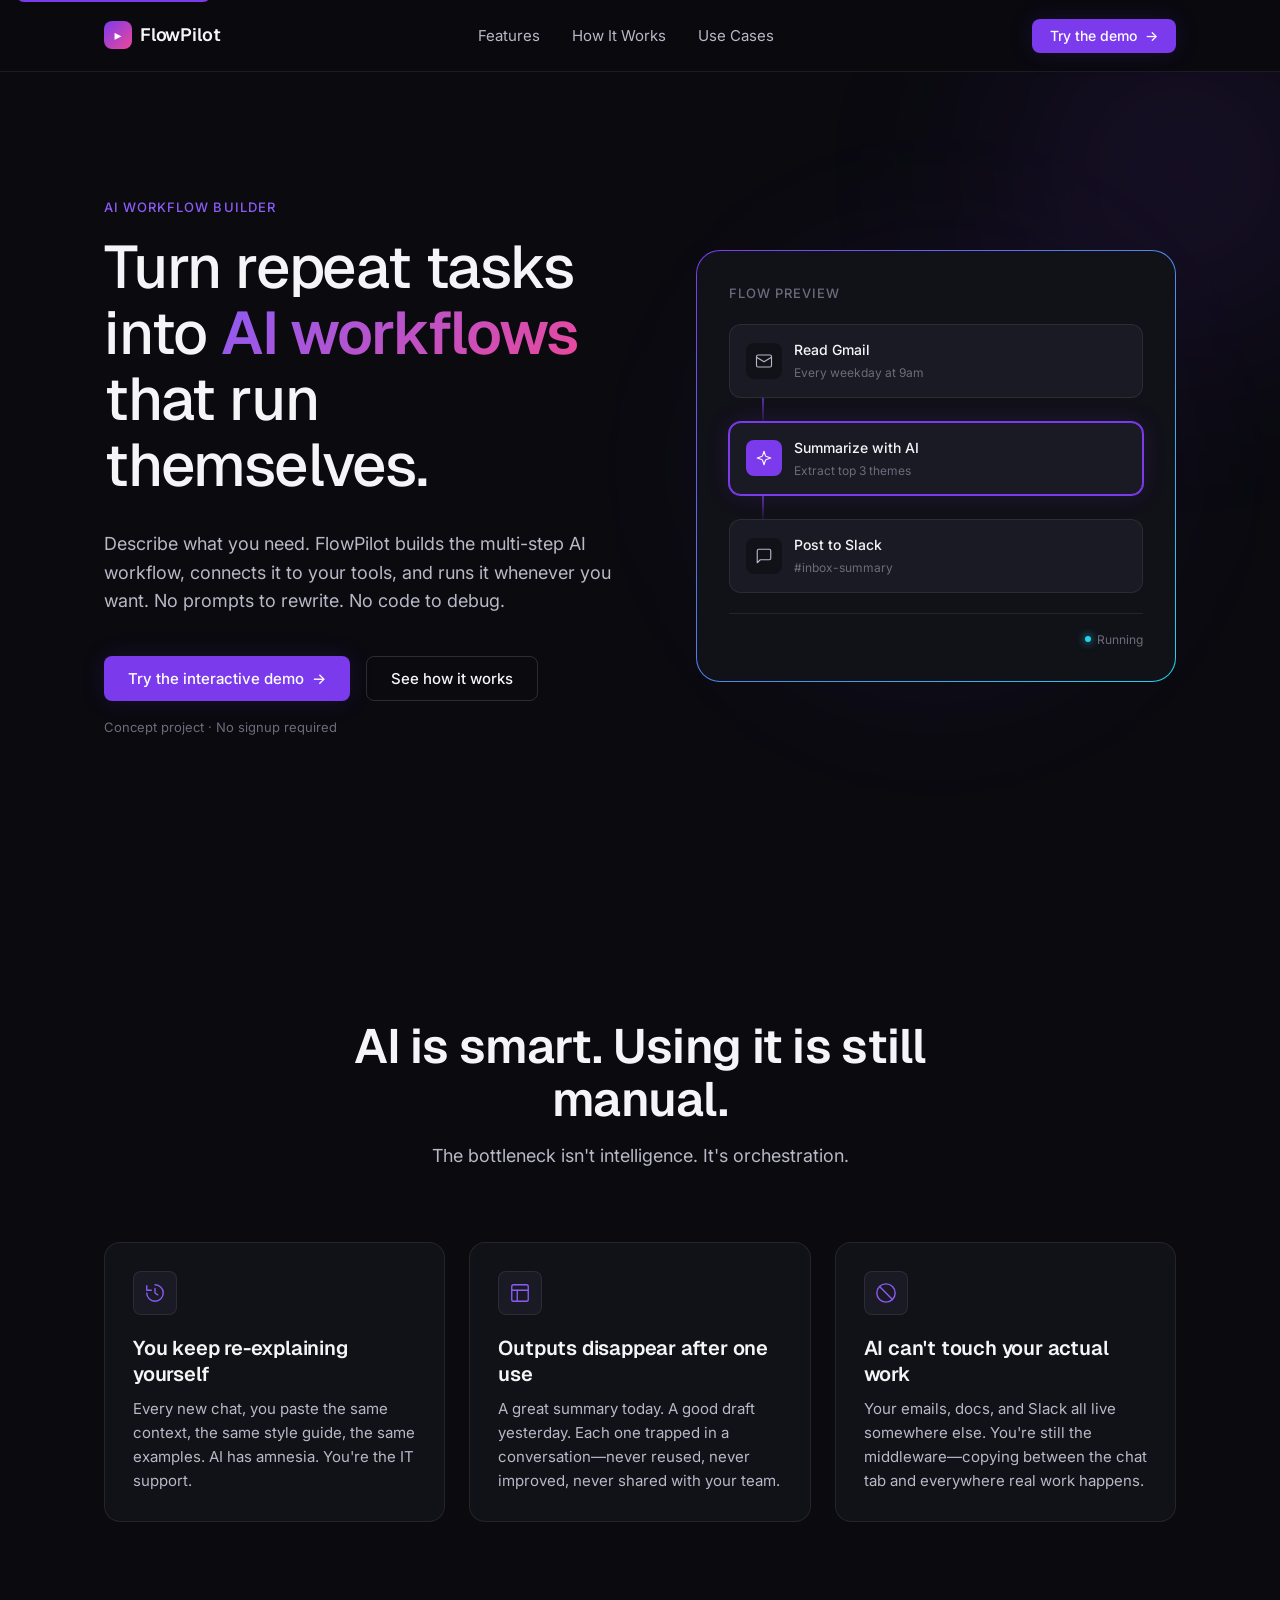
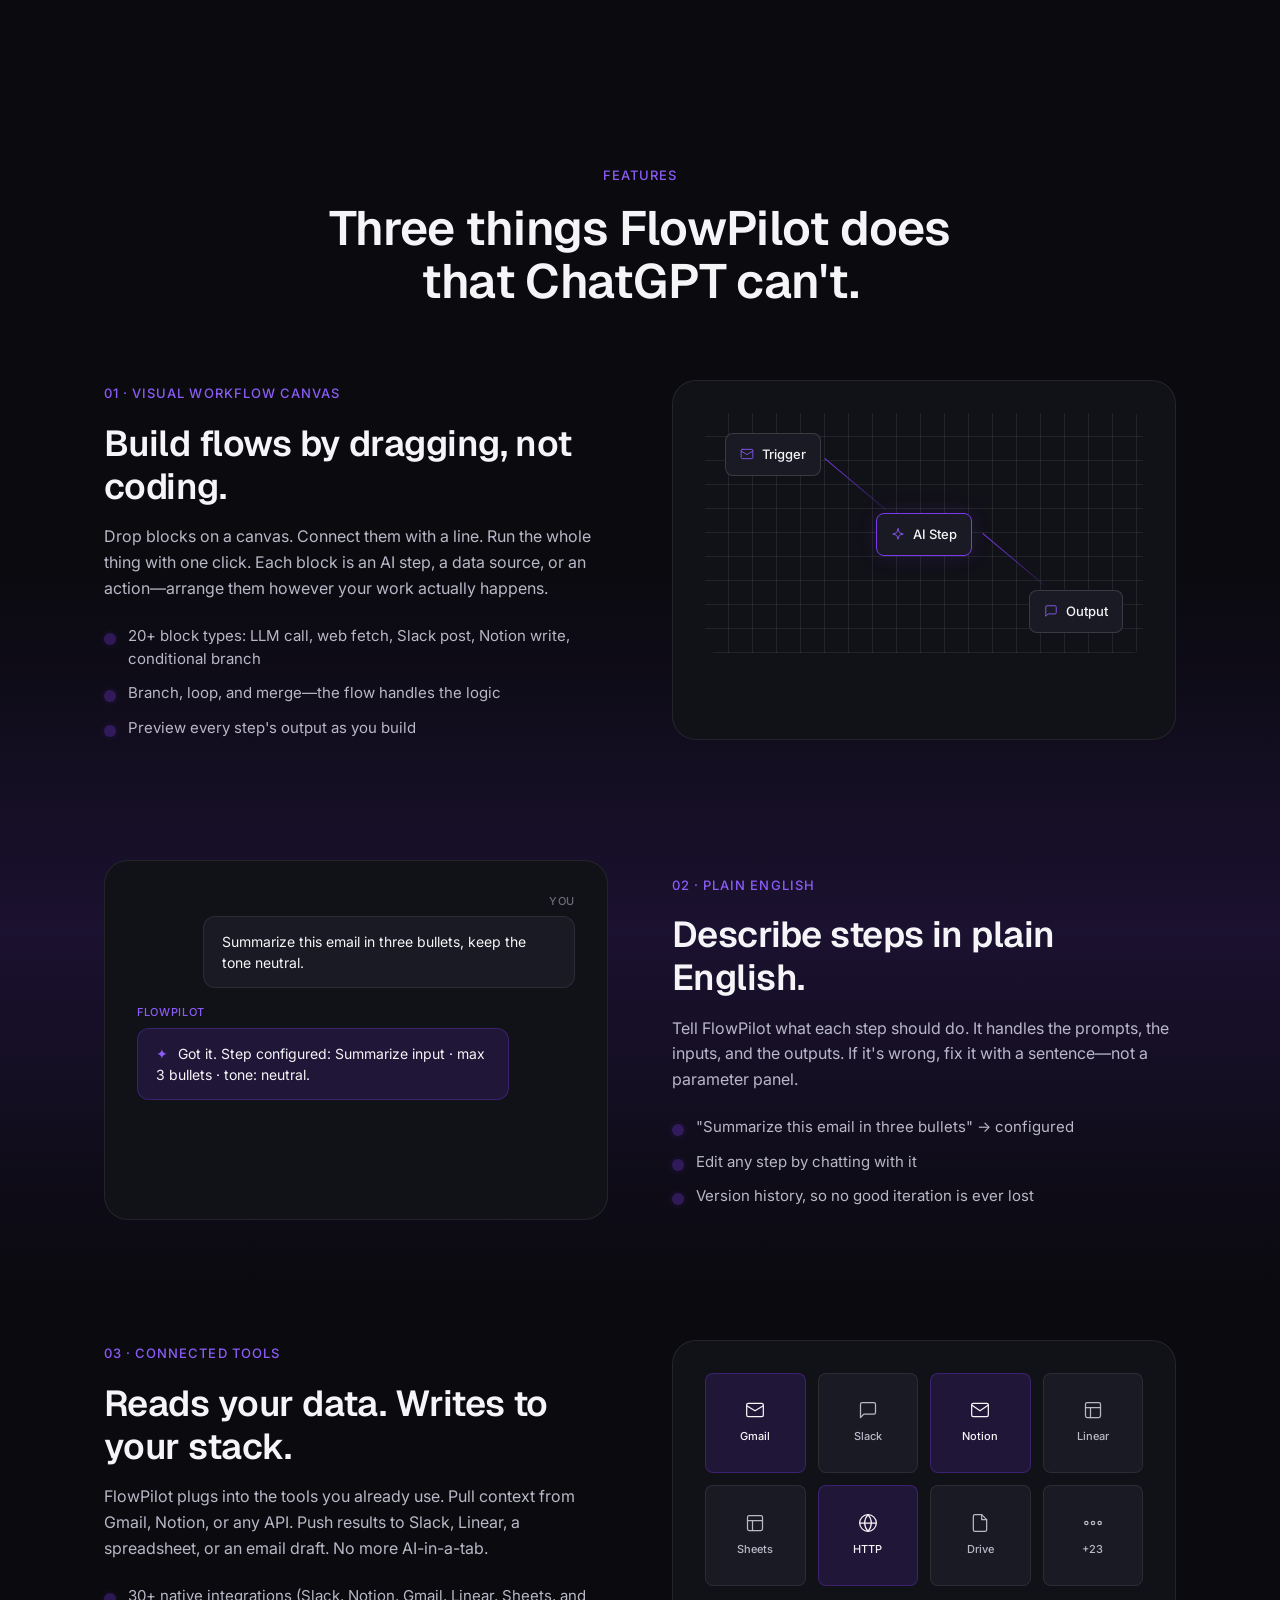
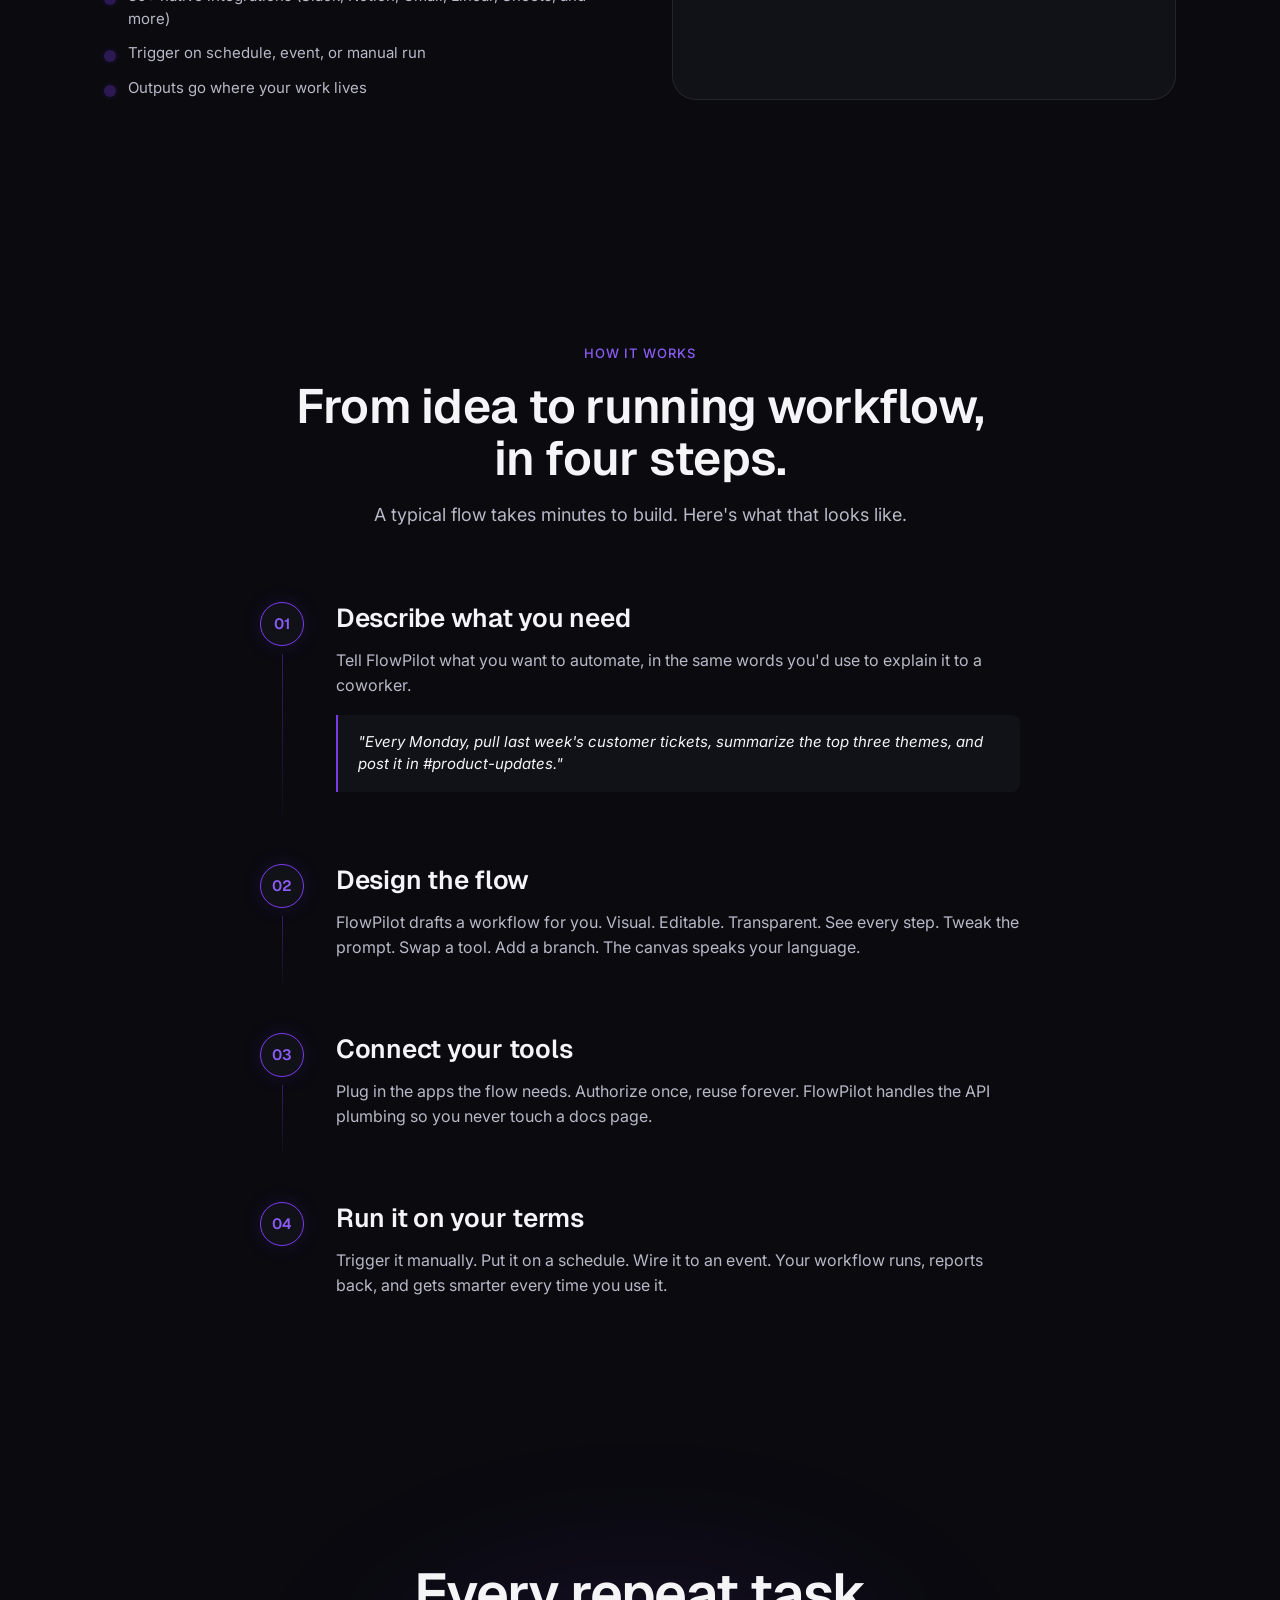
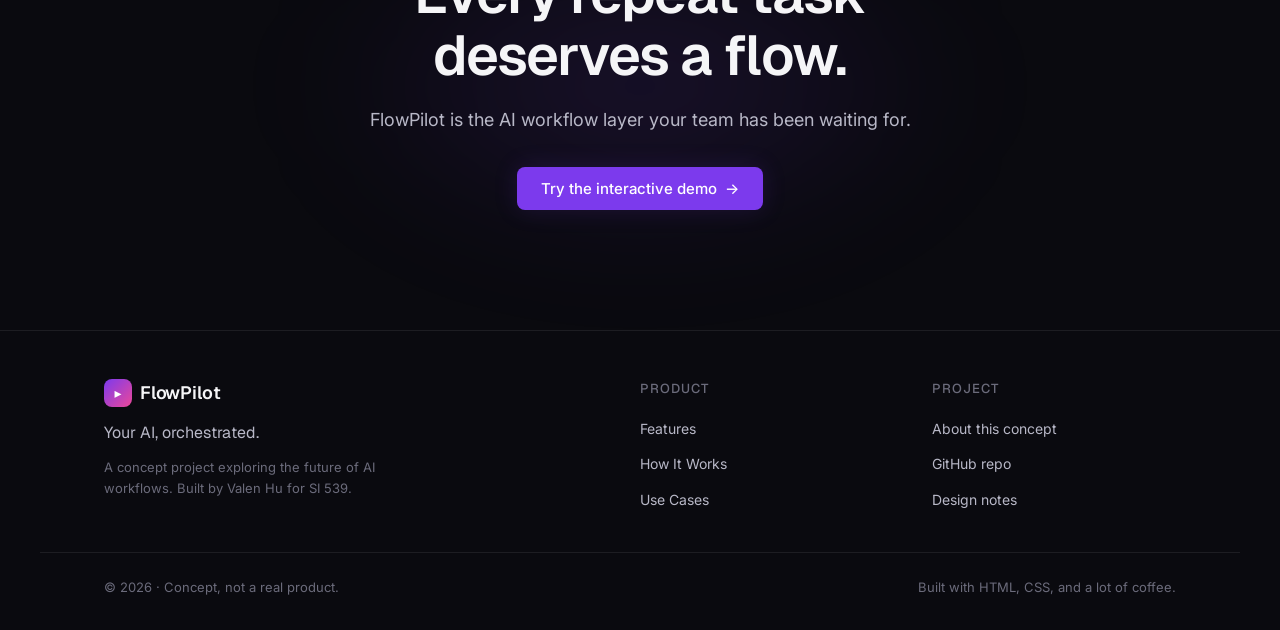
==== index.html @ d0cbe82a "Add files via upload" ====
<!DOCTYPE html>
<html lang="en">
<head>
  <meta charset="UTF-8">
  <meta name="viewport" content="width=device-width, initial-scale=1.0">
  <meta name="description" content="FlowPilot lets non-technical users build multi-step AI workflows visually. A concept product showcase by Valen Hu for SI 539.">
  <meta name="theme-color" content="#0A0A0F">
  <title>FlowPilot — Your AI, orchestrated.</title>

  <!-- Fonts: Geist (display) + Inter (body) -->
  <link rel="preconnect" href="https://fonts.googleapis.com">
  <link rel="preconnect" href="https://fonts.gstatic.com" crossorigin>
  <link href="https://fonts.googleapis.com/css2?family=Geist:wght@400;500;600;700&family=Inter:wght@400;500;600&display=swap" rel="stylesheet">

  <!-- Styles -->
  <link rel="stylesheet" href="styles/variables.css">
  <link rel="stylesheet" href="styles/base.css">
  <link rel="stylesheet" href="styles/components.css">
</head>
<body>

  <!-- Skip to main content (keyboard accessibility) -->
  <a href="#main" class="skip-link">Skip to main content</a>

  <!-- ═══════════════════════════════════════════
       NAVIGATION
       ═══════════════════════════════════════════ -->
  <header class="site-nav">
    <div class="site-nav__inner">
      <a href="#" class="site-nav__brand" aria-label="FlowPilot home">
        <span class="site-nav__logo" aria-hidden="true">▸</span>
        <span>FlowPilot</span>
      </a>

      <nav class="site-nav__links" aria-label="Main navigation">
        <a href="#features">Features</a>
        <a href="#how-it-works">How It Works</a>
        <a href="#use-cases">Use Cases</a>
      </nav>

      <div class="site-nav__cta">
        <a href="#how-it-works" class="btn btn--primary btn--sm">
          Try the demo <span aria-hidden="true">→</span>
        </a>
      </div>

      <button class="site-nav__hamburger" aria-label="Open menu" aria-expanded="false" aria-controls="mobile-menu" type="button">
        <span></span>
        <span></span>
        <span></span>
      </button>
    </div>

    <!-- Mobile overlay menu -->
    <div class="mobile-menu" id="mobile-menu" hidden>
      <nav aria-label="Mobile navigation">
        <a href="#features">Features</a>
        <a href="#how-it-works">How It Works</a>
        <a href="#use-cases">Use Cases</a>
        <a href="#how-it-works" class="btn btn--primary">Try the demo →</a>
      </nav>
    </div>
  </header>

  <main id="main">

    <!-- ═══════════════════════════════════════════
         HERO
         ═══════════════════════════════════════════ -->
    <section class="hero">
      <div class="hero__inner">
        <div class="hero__content">
          <span class="eyebrow">AI Workflow Builder</span>
          <h1 class="hero__title">Turn repeat tasks into <em>AI workflows</em> that run themselves.</h1>
          <p class="hero__subhead">
            Describe what you need. FlowPilot builds the multi-step AI workflow, connects it to your tools, and runs it whenever you want. No prompts to rewrite. No code to debug.
          </p>
          <div class="hero__ctas">
            <a href="#how-it-works" class="btn btn--primary">
              Try the interactive demo <span aria-hidden="true">→</span>
            </a>
            <a href="#how-it-works" class="btn btn--secondary">See how it works</a>
          </div>
          <p class="hero__micro">Concept project · No signup required</p>
        </div>

        <!-- Workflow visual panel -->
        <div class="hero__visual">
          <div class="hero__glow" aria-hidden="true"></div>

          <div class="workflow-panel" role="img" aria-label="Example workflow: read Gmail, summarize with AI, post to Slack.">
            <span class="eyebrow">Flow Preview</span>

            <!-- Node 1: Gmail -->
            <div class="workflow-node">
              <div class="workflow-node__icon">
                <svg viewBox="0 0 24 24" fill="none" stroke="currentColor" stroke-width="1.5" stroke-linecap="round" stroke-linejoin="round" aria-hidden="true">
                  <rect x="2" y="4" width="20" height="16" rx="2"/>
                  <path d="m2 7 10 6 10-6"/>
                </svg>
              </div>
              <div class="workflow-node__text">
                <div class="workflow-node__title">Read Gmail</div>
                <div class="workflow-node__subtitle">Every weekday at 9am</div>
              </div>
            </div>

            <div class="workflow-line" aria-hidden="true"></div>

            <!-- Node 2: AI (featured) -->
            <div class="workflow-node workflow-node--featured">
              <div class="workflow-node__icon">
                <svg viewBox="0 0 24 24" fill="none" stroke="currentColor" stroke-width="1.5" stroke-linecap="round" stroke-linejoin="round" aria-hidden="true">
                  <path d="m12 3-1.9 5.8a2 2 0 0 1-1.3 1.3L3 12l5.8 1.9a2 2 0 0 1 1.3 1.3L12 21l1.9-5.8a2 2 0 0 1 1.3-1.3L21 12l-5.8-1.9a2 2 0 0 1-1.3-1.3Z"/>
                </svg>
              </div>
              <div class="workflow-node__text">
                <div class="workflow-node__title">Summarize with AI</div>
                <div class="workflow-node__subtitle">Extract top 3 themes</div>
              </div>
            </div>

            <div class="workflow-line" aria-hidden="true"></div>

            <!-- Node 3: Slack -->
            <div class="workflow-node">
              <div class="workflow-node__icon">
                <svg viewBox="0 0 24 24" fill="none" stroke="currentColor" stroke-width="1.5" stroke-linecap="round" stroke-linejoin="round" aria-hidden="true">
                  <path d="M21 15a2 2 0 0 1-2 2H7l-4 4V5a2 2 0 0 1 2-2h14a2 2 0 0 1 2 2z"/>
                </svg>
              </div>
              <div class="workflow-node__text">
                <div class="workflow-node__title">Post to Slack</div>
                <div class="workflow-node__subtitle">#inbox-summary</div>
              </div>
            </div>

            <div class="workflow-status">
              <span class="workflow-status__dot" aria-hidden="true"></span>
              <span>Running</span>
            </div>
          </div>
        </div>
      </div>
    </section>

    <!-- ═══════════════════════════════════════════
         PAIN POINTS
         ═══════════════════════════════════════════ -->
    <section class="pain-points">
      <div class="section-container">
        <header class="section-header">
          <h2 class="section-title">AI is smart. Using it is still manual.</h2>
          <p class="section-subhead">The bottleneck isn't intelligence. It's orchestration.</p>
        </header>

        <div class="card-grid">
          <!-- Card 1 -->
          <article class="card">
            <div class="card__icon" aria-hidden="true">
              <svg viewBox="0 0 24 24" fill="none" stroke="currentColor" stroke-width="1.5" stroke-linecap="round" stroke-linejoin="round">
                <path d="M3 12a9 9 0 1 0 9-9"/>
                <path d="M3 4v5h5"/>
                <path d="M12 7v5l3 2"/>
              </svg>
            </div>
            <h3 class="card__title">You keep re-explaining yourself</h3>
            <p class="card__body">
              Every new chat, you paste the same context, the same style guide, the same examples. AI has amnesia. You're the IT support.
            </p>
          </article>

          <!-- Card 2 -->
          <article class="card">
            <div class="card__icon" aria-hidden="true">
              <svg viewBox="0 0 24 24" fill="none" stroke="currentColor" stroke-width="1.5" stroke-linecap="round" stroke-linejoin="round">
                <rect x="3" y="3" width="18" height="18" rx="2"/>
                <path d="M3 9h18"/>
                <path d="M9 21V9"/>
              </svg>
            </div>
            <h3 class="card__title">Outputs disappear after one use</h3>
            <p class="card__body">
              A great summary today. A good draft yesterday. Each one trapped in a conversation—never reused, never improved, never shared with your team.
            </p>
          </article>

          <!-- Card 3 -->
          <article class="card">
            <div class="card__icon" aria-hidden="true">
              <svg viewBox="0 0 24 24" fill="none" stroke="currentColor" stroke-width="1.5" stroke-linecap="round" stroke-linejoin="round">
                <circle cx="12" cy="12" r="10"/>
                <line x1="4.93" y1="4.93" x2="19.07" y2="19.07"/>
              </svg>
            </div>
            <h3 class="card__title">AI can't touch your actual work</h3>
            <p class="card__body">
              Your emails, docs, and Slack all live somewhere else. You're still the middleware—copying between the chat tab and everywhere real work happens.
            </p>
          </article>
        </div>
      </div>
    </section>

    <!-- ═══════════════════════════════════════════
         FEATURES
         ═══════════════════════════════════════════ -->
    <section class="features" id="features">
      <div class="section-container">
        <header class="section-header">
          <span class="eyebrow">Features</span>
          <h2 class="section-title">Three things FlowPilot does that ChatGPT can't.</h2>
        </header>

        <div class="feature-list">

          <!-- Feature 1: Visual canvas -->
          <article class="feature">
            <div class="feature__content">
              <span class="eyebrow">01 · Visual workflow canvas</span>
              <h3 class="feature__title" style="margin-top: 16px;">Build flows by dragging, not coding.</h3>
              <p class="feature__body">
                Drop blocks on a canvas. Connect them with a line. Run the whole thing with one click. Each block is an AI step, a data source, or an action—arrange them however your work actually happens.
              </p>
              <ul class="feature__list">
                <li>20+ block types: LLM call, web fetch, Slack post, Notion write, conditional branch</li>
                <li>Branch, loop, and merge—the flow handles the logic</li>
                <li>Preview every step's output as you build</li>
              </ul>
            </div>

            <div class="feature__visual">
              <div class="visual-canvas" aria-hidden="true">
                <div class="canvas-block canvas-block--1">
                  <svg viewBox="0 0 24 24" fill="none" stroke="currentColor" stroke-width="1.5" stroke-linecap="round" stroke-linejoin="round">
                    <rect x="2" y="4" width="20" height="16" rx="2"/>
                    <path d="m2 7 10 6 10-6"/>
                  </svg>
                  Trigger
                </div>
                <div class="canvas-line canvas-line--1"></div>
                <div class="canvas-block canvas-block--2">
                  <svg viewBox="0 0 24 24" fill="none" stroke="currentColor" stroke-width="1.5" stroke-linecap="round" stroke-linejoin="round">
                    <path d="m12 3-1.9 5.8a2 2 0 0 1-1.3 1.3L3 12l5.8 1.9a2 2 0 0 1 1.3 1.3L12 21l1.9-5.8a2 2 0 0 1 1.3-1.3L21 12l-5.8-1.9a2 2 0 0 1-1.3-1.3Z"/>
                  </svg>
                  AI Step
                </div>
                <div class="canvas-line canvas-line--2"></div>
                <div class="canvas-block canvas-block--3">
                  <svg viewBox="0 0 24 24" fill="none" stroke="currentColor" stroke-width="1.5" stroke-linecap="round" stroke-linejoin="round">
                    <path d="M21 15a2 2 0 0 1-2 2H7l-4 4V5a2 2 0 0 1 2-2h14a2 2 0 0 1 2 2z"/>
                  </svg>
                  Output
                </div>
              </div>
            </div>
          </article>

          <!-- Feature 2: Natural language (reverse) -->
          <article class="feature feature--reverse">
            <div class="feature__content">
              <span class="eyebrow">02 · Plain English</span>
              <h3 class="feature__title" style="margin-top: 16px;">Describe steps in plain English.</h3>
              <p class="feature__body">
                Tell FlowPilot what each step should do. It handles the prompts, the inputs, and the outputs. If it's wrong, fix it with a sentence—not a parameter panel.
              </p>
              <ul class="feature__list">
                <li>"Summarize this email in three bullets" → configured</li>
                <li>Edit any step by chatting with it</li>
                <li>Version history, so no good iteration is ever lost</li>
              </ul>
            </div>

            <div class="feature__visual">
              <div class="visual-chat" aria-hidden="true">
                <span class="chat-label chat-label--user">You</span>
                <div class="chat-bubble chat-bubble--user">
                  Summarize this email in three bullets, keep the tone neutral.
                </div>
                <span class="chat-label chat-label--ai">FlowPilot</span>
                <div class="chat-bubble chat-bubble--ai">
                  Got it. Step configured: Summarize input · max 3 bullets · tone: neutral.
                </div>
              </div>
            </div>
          </article>

          <!-- Feature 3: Integrations -->
          <article class="feature">
            <div class="feature__content">
              <span class="eyebrow">03 · Connected tools</span>
              <h3 class="feature__title" style="margin-top: 16px;">Reads your data. Writes to your stack.</h3>
              <p class="feature__body">
                FlowPilot plugs into the tools you already use. Pull context from Gmail, Notion, or any API. Push results to Slack, Linear, a spreadsheet, or an email draft. No more AI-in-a-tab.
              </p>
              <ul class="feature__list">
                <li>30+ native integrations (Slack, Notion, Gmail, Linear, Sheets, and more)</li>
                <li>Trigger on schedule, event, or manual run</li>
                <li>Outputs go where your work lives</li>
              </ul>
            </div>

            <div class="feature__visual">
              <div class="integration-grid" aria-hidden="true">
                <div class="integration-tile integration-tile--highlight">
                  <div class="integration-tile-inner">
                    <svg viewBox="0 0 24 24" fill="none" stroke="currentColor" stroke-width="1.5" stroke-linecap="round" stroke-linejoin="round">
                      <rect x="2" y="4" width="20" height="16" rx="2"/>
                      <path d="m2 7 10 6 10-6"/>
                    </svg>
                    Gmail
                  </div>
                </div>
                <div class="integration-tile">
                  <div class="integration-tile-inner">
                    <svg viewBox="0 0 24 24" fill="none" stroke="currentColor" stroke-width="1.5" stroke-linecap="round" stroke-linejoin="round">
                      <path d="M21 15a2 2 0 0 1-2 2H7l-4 4V5a2 2 0 0 1 2-2h14a2 2 0 0 1 2 2z"/>
                    </svg>
                    Slack
                  </div>
                </div>
                <div class="integration-tile integration-tile--highlight">
                  <div class="integration-tile-inner">
                    <svg viewBox="0 0 24 24" fill="none" stroke="currentColor" stroke-width="1.5" stroke-linecap="round" stroke-linejoin="round">
                      <path d="M4 4h16c1.1 0 2 .9 2 2v12c0 1.1-.9 2-2 2H4c-1.1 0-2-.9-2-2V6c0-1.1.9-2 2-2z"/>
                      <polyline points="22,6 12,13 2,6"/>
                    </svg>
                    Notion
                  </div>
                </div>
                <div class="integration-tile">
                  <div class="integration-tile-inner">
                    <svg viewBox="0 0 24 24" fill="none" stroke="currentColor" stroke-width="1.5" stroke-linecap="round" stroke-linejoin="round">
                      <rect x="3" y="3" width="18" height="18" rx="2"/>
                      <path d="M3 9h18"/>
                      <path d="M9 21V9"/>
                    </svg>
                    Linear
                  </div>
                </div>
                <div class="integration-tile">
                  <div class="integration-tile-inner">
                    <svg viewBox="0 0 24 24" fill="none" stroke="currentColor" stroke-width="1.5" stroke-linecap="round" stroke-linejoin="round">
                      <rect x="3" y="3" width="18" height="18" rx="2"/>
                      <line x1="3" y1="9" x2="21" y2="9"/>
                      <line x1="9" y1="21" x2="9" y2="9"/>
                    </svg>
                    Sheets
                  </div>
                </div>
                <div class="integration-tile integration-tile--highlight">
                  <div class="integration-tile-inner">
                    <svg viewBox="0 0 24 24" fill="none" stroke="currentColor" stroke-width="1.5" stroke-linecap="round" stroke-linejoin="round">
                      <circle cx="12" cy="12" r="10"/>
                      <line x1="2" y1="12" x2="22" y2="12"/>
                      <path d="M12 2a15.3 15.3 0 0 1 4 10 15.3 15.3 0 0 1-4 10 15.3 15.3 0 0 1-4-10 15.3 15.3 0 0 1 4-10z"/>
                    </svg>
                    HTTP
                  </div>
                </div>
                <div class="integration-tile">
                  <div class="integration-tile-inner">
                    <svg viewBox="0 0 24 24" fill="none" stroke="currentColor" stroke-width="1.5" stroke-linecap="round" stroke-linejoin="round">
                      <path d="M14 2H6a2 2 0 0 0-2 2v16a2 2 0 0 0 2 2h12a2 2 0 0 0 2-2V8z"/>
                      <polyline points="14 2 14 8 20 8"/>
                    </svg>
                    Drive
                  </div>
                </div>
                <div class="integration-tile">
                  <div class="integration-tile-inner">
                    <svg viewBox="0 0 24 24" fill="none" stroke="currentColor" stroke-width="1.5" stroke-linecap="round" stroke-linejoin="round">
                      <circle cx="12" cy="12" r="2"/>
                      <circle cx="4" cy="12" r="2"/>
                      <circle cx="20" cy="12" r="2"/>
                    </svg>
                    +23
                  </div>
                </div>
              </div>
            </div>
          </article>

        </div>
      </div>
    </section>

    <!-- ═══════════════════════════════════════════
         HOW IT WORKS (static — vertical stepper)
         ═══════════════════════════════════════════ -->
    <section class="how-it-works" id="how-it-works">
      <div class="section-container">
        <header class="section-header">
          <span class="eyebrow">How It Works</span>
          <h2 class="section-title">From idea to running workflow, in four steps.</h2>
          <p class="section-subhead">A typical flow takes minutes to build. Here's what that looks like.</p>
        </header>

        <ol class="steps">

          <!-- Step 1 -->
          <li class="step">
            <div class="step__marker">
              <div class="step__number">01</div>
              <div class="step__line" aria-hidden="true"></div>
            </div>
            <div class="step__content">
              <h3 class="step__title">Describe what you need</h3>
              <p class="step__body">
                Tell FlowPilot what you want to automate, in the same words you'd use to explain it to a coworker.
              </p>
              <blockquote class="step__quote">
                "Every Monday, pull last week's customer tickets, summarize the top three themes, and post it in #product-updates."
              </blockquote>
            </div>
          </li>

          <!-- Step 2 -->
          <li class="step">
            <div class="step__marker">
              <div class="step__number">02</div>
              <div class="step__line" aria-hidden="true"></div>
            </div>
            <div class="step__content">
              <h3 class="step__title">Design the flow</h3>
              <p class="step__body">
                FlowPilot drafts a workflow for you. Visual. Editable. Transparent. See every step. Tweak the prompt. Swap a tool. Add a branch. The canvas speaks your language.
              </p>
            </div>
          </li>

          <!-- Step 3 -->
          <li class="step">
            <div class="step__marker">
              <div class="step__number">03</div>
              <div class="step__line" aria-hidden="true"></div>
            </div>
            <div class="step__content">
              <h3 class="step__title">Connect your tools</h3>
              <p class="step__body">
                Plug in the apps the flow needs. Authorize once, reuse forever. FlowPilot handles the API plumbing so you never touch a docs page.
              </p>
            </div>
          </li>

          <!-- Step 4 -->
          <li class="step">
            <div class="step__marker">
              <div class="step__number">04</div>
              <div class="step__line" aria-hidden="true"></div>
            </div>
            <div class="step__content">
              <h3 class="step__title">Run it on your terms</h3>
              <p class="step__body">
                Trigger it manually. Put it on a schedule. Wire it to an event. Your workflow runs, reports back, and gets smarter every time you use it.
              </p>
            </div>
          </li>

        </ol>
      </div>
    </section>

    <!-- ═══════════════════════════════════════════
         FINAL CTA
         ═══════════════════════════════════════════ -->
    <section class="final-cta">
      <div class="final-cta__inner">
        <h2 class="final-cta__title">Every repeat task deserves a flow.</h2>
        <p class="final-cta__subhead">
          FlowPilot is the AI workflow layer your team has been waiting for.
        </p>
        <a href="#how-it-works" class="btn btn--primary">
          Try the interactive demo <span aria-hidden="true">→</span>
        </a>
      </div>
    </section>

  </main>

  <!-- ═══════════════════════════════════════════
       FOOTER
       ═══════════════════════════════════════════ -->
  <footer class="site-footer">
    <div class="site-footer__inner">
      <div class="site-footer__brand">
        <a href="#" class="site-nav__brand" aria-label="FlowPilot home">
          <span class="site-nav__logo" aria-hidden="true">▸</span>
          <span>FlowPilot</span>
        </a>
        <p class="site-footer__tagline">Your AI, orchestrated.</p>
        <p class="site-footer__note">
          A concept project exploring the future of AI workflows. Built by Valen Hu for SI 539.
        </p>
      </div>

      <div class="site-footer__col">
        <h4>Product</h4>
        <ul>
          <li><a href="#features">Features</a></li>
          <li><a href="#how-it-works">How It Works</a></li>
          <li><a href="#use-cases">Use Cases</a></li>
        </ul>
      </div>

      <div class="site-footer__col">
        <h4>Project</h4>
        <ul>
          <li><a href="#">About this concept</a></li>
          <li><a href="#">GitHub repo</a></li>
          <li><a href="#">Design notes</a></li>
        </ul>
      </div>
    </div>

    <div class="site-footer__bottom">
      <span>© 2026 · Concept, not a real product.</span>
      <span>Built with HTML, CSS, and a lot of coffee.</span>
    </div>
  </footer>

  <!-- Scripts -->
  <script src="scripts/nav.js" defer></script>
</body>
</html>
---- styles/variables.css ----
/* ============================================
   FlowPilot — Design Tokens
   All color, typography, spacing, and motion
   variables live here.
   ============================================ */

:root {
  /* ─── Surfaces ─── */
  --bg-0: #0A0A0F;        /* page background */
  --bg-1: #111118;        /* card / elevated surface */
  --bg-2: #1A1A24;        /* hover / deeper elevation */

  /* ─── Borders ─── */
  --border: rgba(255, 255, 255, 0.08);
  --border-lit: rgba(124, 58, 237, 0.3);
  --border-strong: rgba(255, 255, 255, 0.14);

  /* ─── Text ─── */
  --text-0: #F5F5F7;      /* primary */
  --text-1: #B8B8C7;      /* secondary / body */
  --text-2: #6B6B7B;      /* tertiary / captions */

  /* ─── Brand (violet) ─── */
  --brand-300: #A78BFA;
  --brand-400: #8B5CF6;
  --brand-500: #7C3AED;   /* PRIMARY */
  --brand-600: #6D28D9;   /* hover */
  --brand-700: #5B21B6;   /* pressed */
  --brand-glow: rgba(124, 58, 237, 0.4);
  --brand-glow-soft: rgba(124, 58, 237, 0.15);

  /* ─── Accents ─── */
  --accent-cyan: #22D3EE;
  --accent-pink: #EC4899;

  /* ─── Gradients ─── */
  --gradient-hero: linear-gradient(135deg, #7C3AED 0%, #EC4899 100%);
  --gradient-border: linear-gradient(135deg, #7C3AED 0%, #22D3EE 100%);

  /* ─── Typography ─── */
  --font-display: "Geist", "Inter", system-ui, -apple-system, sans-serif;
  --font-body: "Inter", system-ui, -apple-system, sans-serif;

  /* ─── Spacing scale (px) ─── */
  --space-1: 4px;
  --space-2: 8px;
  --space-3: 12px;
  --space-4: 16px;
  --space-5: 24px;
  --space-6: 32px;
  --space-7: 48px;
  --space-8: 64px;
  --space-9: 96px;
  --space-10: 120px;
  --space-11: 160px;

  /* ─── Layout ─── */
  --container-max: 1200px;
  --container-padding: 24px;
  --nav-height: 72px;
  --nav-height-mobile: 64px;

  /* ─── Radii ─── */
  --radius-sm: 6px;
  --radius-md: 8px;
  --radius-lg: 12px;
  --radius-xl: 16px;
  --radius-2xl: 24px;

  /* ─── Motion ─── */
  --ease-out: cubic-bezier(0.16, 1, 0.3, 1);
  --duration-fast: 150ms;
  --duration-base: 200ms;
  --duration-slow: 300ms;
}

@media (min-width: 1024px) {
  :root {
    --container-padding: 64px;
  }
}
---- styles/base.css ----
/* ============================================
   FlowPilot — Base Styles
   Reset, typography defaults, and utilities.
   ============================================ */

/* ─── Modern reset ─── */
*,
*::before,
*::after {
  box-sizing: border-box;
  margin: 0;
  padding: 0;
}

html {
  scroll-behavior: smooth;
  -webkit-text-size-adjust: 100%;
}

body {
  font-family: var(--font-body);
  font-size: 16px;
  line-height: 1.6;
  color: var(--text-1);
  background: var(--bg-0);
  -webkit-font-smoothing: antialiased;
  -moz-osx-font-smoothing: grayscale;
  min-height: 100vh;
  overflow-x: hidden;
}

img,
svg {
  display: block;
  max-width: 100%;
}

button {
  font: inherit;
  background: none;
  border: none;
  cursor: pointer;
  color: inherit;
}

a {
  color: inherit;
  text-decoration: none;
}

ul {
  list-style: none;
}

/* ─── Focus styles (accessibility) ─── */
:focus-visible {
  outline: 2px solid var(--brand-400);
  outline-offset: 3px;
  border-radius: 4px;
}

/* ─── Skip link (keyboard accessibility) ─── */
.skip-link {
  position: absolute;
  top: -48px;
  left: 16px;
  z-index: 1000;
  padding: 12px 20px;
  background: var(--brand-500);
  color: #fff;
  border-radius: var(--radius-md);
  font-weight: 500;
  transition: top var(--duration-base) var(--ease-out);
}

.skip-link:focus {
  top: 16px;
}

/* ─── Typography ─── */
h1, h2, h3, h4 {
  font-family: var(--font-display);
  font-weight: 600;
  color: var(--text-0);
  letter-spacing: -0.01em;
}

p {
  color: var(--text-1);
}

/* ─── Utility: eyebrow label ─── */
.eyebrow {
  display: inline-block;
  font-family: var(--font-body);
  font-size: 12px;
  font-weight: 500;
  letter-spacing: 0.08em;
  text-transform: uppercase;
  color: var(--brand-400);
}

@media (min-width: 1024px) {
  .eyebrow {
    font-size: 13px;
  }
}

/* ─── Utility: section container ─── */
.section-container {
  width: 100%;
  max-width: var(--container-max);
  margin: 0 auto;
  padding-left: var(--container-padding);
  padding-right: var(--container-padding);
}

/* ─── Utility: section padding ─── */
.section-padding {
  padding-top: 64px;
  padding-bottom: 64px;
}

@media (min-width: 640px) {
  .section-padding {
    padding-top: 80px;
    padding-bottom: 80px;
  }
}

@media (min-width: 1024px) {
  .section-padding {
    padding-top: 120px;
    padding-bottom: 120px;
  }
}

/* ─── Utility: section header ─── */
.section-header {
  text-align: center;
  margin-bottom: 48px;
  max-width: 720px;
  margin-left: auto;
  margin-right: auto;
}

.section-header .eyebrow {
  margin-bottom: 16px;
}

.section-title {
  font-size: clamp(32px, 4.5vw, 48px);
  line-height: 1.1;
  letter-spacing: -0.015em;
  margin-bottom: 16px;
}

.section-subhead {
  font-size: 18px;
  line-height: 1.6;
  color: var(--text-1);
  max-width: 600px;
  margin-left: auto;
  margin-right: auto;
}

@media (min-width: 1024px) {
  .section-header {
    margin-bottom: 72px;
  }
}

/* ─── Utility: visually hidden (screen reader only) ─── */
.sr-only {
  position: absolute;
  width: 1px;
  height: 1px;
  padding: 0;
  margin: -1px;
  overflow: hidden;
  clip: rect(0, 0, 0, 0);
  white-space: nowrap;
  border: 0;
}
---- styles/components.css ----
/* ============================================
   FlowPilot — Components
   All section and component styles.
   ============================================ */

/* ═══════════════════════════════════════════
   NAVIGATION
   ═══════════════════════════════════════════ */

.site-nav {
  position: sticky;
  top: 0;
  z-index: 100;
  height: var(--nav-height-mobile);
  background: rgba(10, 10, 15, 0.75);
  backdrop-filter: blur(16px);
  -webkit-backdrop-filter: blur(16px);
  border-bottom: 1px solid var(--border);
}

@media (min-width: 1024px) {
  .site-nav {
    height: var(--nav-height);
  }
}

.site-nav__inner {
  height: 100%;
  max-width: var(--container-max);
  margin: 0 auto;
  padding: 0 var(--container-padding);
  display: flex;
  align-items: center;
  justify-content: space-between;
  gap: 24px;
}

.site-nav__brand {
  display: flex;
  align-items: center;
  gap: 8px;
  font-family: var(--font-display);
  font-weight: 600;
  font-size: 18px;
  color: var(--text-0);
  letter-spacing: -0.01em;
}

.site-nav__logo {
  display: inline-flex;
  align-items: center;
  justify-content: center;
  width: 28px;
  height: 28px;
  background: var(--gradient-hero);
  border-radius: var(--radius-md);
  color: #fff;
  font-size: 14px;
  line-height: 1;
}

.site-nav__links {
  display: none;
  gap: 32px;
  font-size: 15px;
}

.site-nav__links a {
  color: var(--text-1);
  transition: color var(--duration-base) var(--ease-out);
}

.site-nav__links a:hover {
  color: var(--text-0);
}

.site-nav__cta {
  display: none;
}

@media (min-width: 1024px) {
  .site-nav__links {
    display: flex;
  }
  .site-nav__cta {
    display: block;
  }
}

/* Hamburger (mobile only) */
.site-nav__hamburger {
  display: flex;
  flex-direction: column;
  justify-content: center;
  gap: 5px;
  width: 40px;
  height: 40px;
  padding: 8px;
  border-radius: var(--radius-md);
  transition: background var(--duration-base) var(--ease-out);
}

.site-nav__hamburger:hover {
  background: var(--bg-2);
}

.site-nav__hamburger span {
  display: block;
  width: 100%;
  height: 1.5px;
  background: var(--text-0);
  transition: transform var(--duration-base) var(--ease-out),
              opacity var(--duration-fast) var(--ease-out);
  transform-origin: center;
}

.site-nav__hamburger[aria-expanded="true"] span:nth-child(1) {
  transform: translateY(6.5px) rotate(45deg);
}
.site-nav__hamburger[aria-expanded="true"] span:nth-child(2) {
  opacity: 0;
}
.site-nav__hamburger[aria-expanded="true"] span:nth-child(3) {
  transform: translateY(-6.5px) rotate(-45deg);
}

@media (min-width: 1024px) {
  .site-nav__hamburger {
    display: none;
  }
}

/* Mobile menu overlay */
.mobile-menu {
  position: fixed;
  top: var(--nav-height-mobile);
  left: 0;
  right: 0;
  bottom: 0;
  background: rgba(10, 10, 15, 0.98);
  backdrop-filter: blur(24px);
  -webkit-backdrop-filter: blur(24px);
  z-index: 99;
  padding: 32px var(--container-padding);
  overflow-y: auto;
}

.mobile-menu[hidden] {
  display: none;
}

.mobile-menu nav {
  display: flex;
  flex-direction: column;
  gap: 8px;
}

.mobile-menu a {
  display: block;
  padding: 16px 0;
  font-size: 20px;
  font-family: var(--font-display);
  font-weight: 500;
  color: var(--text-0);
  border-bottom: 1px solid var(--border);
}

.mobile-menu a:last-child {
  margin-top: 16px;
  border-bottom: none;
  text-align: center;
  padding: 14px 24px;
}

/* ═══════════════════════════════════════════
   BUTTONS
   ═══════════════════════════════════════════ */

.btn {
  display: inline-flex;
  align-items: center;
  justify-content: center;
  gap: 8px;
  padding: 14px 24px;
  font-family: var(--font-body);
  font-size: 15px;
  font-weight: 500;
  border-radius: var(--radius-md);
  transition: all var(--duration-base) var(--ease-out);
  white-space: nowrap;
  line-height: 1;
}

.btn--sm {
  padding: 10px 18px;
  font-size: 14px;
}

.btn--primary {
  background: var(--brand-500);
  color: #fff;
  box-shadow: 0 0 24px var(--brand-glow-soft);
}

.btn--primary:hover {
  background: var(--brand-600);
  box-shadow: 0 0 32px var(--brand-glow);
  transform: translateY(-1px);
}

.btn--secondary {
  background: transparent;
  color: var(--text-0);
  border: 1px solid var(--border-strong);
}

.btn--secondary:hover {
  background: var(--bg-2);
  border-color: var(--border-lit);
}

/* ═══════════════════════════════════════════
   HERO
   ═══════════════════════════════════════════ */

.hero {
  position: relative;
  padding: 48px 0 64px;
  overflow: hidden;
}

/* Ambient background glow */
.hero::before {
  content: "";
  position: absolute;
  top: -200px;
  right: -200px;
  width: 600px;
  height: 600px;
  background: radial-gradient(circle, var(--brand-glow-soft), transparent 60%);
  filter: blur(80px);
  pointer-events: none;
  z-index: 0;
}

.hero__inner {
  position: relative;
  z-index: 1;
  max-width: var(--container-max);
  margin: 0 auto;
  padding: 0 var(--container-padding);
  display: grid;
  gap: 64px;
  align-items: center;
}

.hero__content {
  max-width: 640px;
}

.hero__content .eyebrow {
  margin-bottom: 16px;
}

.hero__title {
  font-size: clamp(36px, 5vw, 60px);
  font-weight: 500;
  line-height: 1.1;
  letter-spacing: -0.02em;
  color: var(--text-0);
  margin-bottom: 20px;
  max-width: 720px;
}

.hero__title em {
  font-style: normal;
  font-weight: 600;
  background: linear-gradient(135deg, var(--brand-400) 0%, var(--accent-pink) 100%);
  -webkit-background-clip: text;
  background-clip: text;
  color: transparent;
}

.hero__subhead {
  font-size: clamp(16px, 1.8vw, 18px);
  line-height: 1.6;
  color: var(--text-1);
  max-width: 540px;
  margin-bottom: 32px;
}

.hero__ctas {
  display: flex;
  flex-direction: column;
  gap: 12px;
  margin-bottom: 16px;
}

.hero__ctas .btn {
  width: 100%;
}

.hero__micro {
  font-size: 13px;
  color: var(--text-2);
}

@media (min-width: 640px) {
  .hero__ctas {
    flex-direction: row;
    gap: 16px;
  }
  .hero__ctas .btn {
    width: auto;
  }
}

@media (min-width: 1024px) {
  .hero {
    padding: 80px 0 120px;
    min-height: calc(100vh - var(--nav-height));
    display: flex;
    align-items: center;
  }
  .hero__inner {
    grid-template-columns: minmax(0, 1fr) minmax(0, 480px);
    gap: 80px;
  }
  .hero__title {
    margin-bottom: 32px;
  }
  .hero__subhead {
    margin-bottom: 40px;
  }
}

/* ─── Hero visual panel ─── */
.hero__visual {
  position: relative;
  width: 100%;
  max-width: 480px;
  margin: 0 auto;
}

.hero__glow {
  position: absolute;
  inset: -60px;
  background: radial-gradient(circle, var(--brand-glow), transparent 60%);
  filter: blur(80px);
  opacity: 0.6;
  z-index: 0;
  pointer-events: none;
}

.workflow-panel {
  position: relative;
  z-index: 1;
  padding: 24px;
  background:
    linear-gradient(var(--bg-1), var(--bg-1)) padding-box,
    var(--gradient-border) border-box;
  border: 1px solid transparent;
  border-radius: var(--radius-2xl);
}

.workflow-panel .eyebrow {
  display: block;
  margin-bottom: 20px;
  color: var(--text-2);
}

@media (min-width: 1024px) {
  .workflow-panel {
    padding: 32px;
  }
}

.workflow-node {
  display: flex;
  align-items: center;
  gap: 12px;
  padding: 14px 16px;
  background: var(--bg-2);
  border: 1px solid var(--border);
  border-radius: var(--radius-lg);
  transition: all var(--duration-base) var(--ease-out);
}

.workflow-node__icon {
  flex-shrink: 0;
  width: 36px;
  height: 36px;
  display: flex;
  align-items: center;
  justify-content: center;
  background: var(--bg-1);
  border-radius: var(--radius-md);
  color: var(--text-1);
}

.workflow-node__icon svg {
  width: 18px;
  height: 18px;
}

.workflow-node__text {
  flex: 1;
  min-width: 0;
}

.workflow-node__title {
  font-size: 14px;
  font-weight: 500;
  color: var(--text-0);
  margin-bottom: 2px;
}

.workflow-node__subtitle {
  font-size: 12px;
  color: var(--text-2);
}

.workflow-node--featured {
  border-color: var(--brand-500);
  box-shadow:
    0 0 0 1px var(--brand-500),
    0 0 24px var(--brand-glow-soft);
}

.workflow-node--featured .workflow-node__icon {
  background: var(--brand-500);
  color: #fff;
}

.workflow-line {
  width: 2px;
  height: 24px;
  margin-left: 33px;
  background: linear-gradient(to bottom, var(--brand-500), var(--brand-glow-soft));
  opacity: 0.7;
}

.workflow-status {
  display: flex;
  align-items: center;
  gap: 6px;
  margin-top: 20px;
  padding-top: 16px;
  border-top: 1px solid var(--border);
  justify-content: flex-end;
  font-size: 12px;
  color: var(--text-2);
}

.workflow-status__dot {
  width: 6px;
  height: 6px;
  border-radius: 50%;
  background: var(--accent-cyan);
  box-shadow: 0 0 8px var(--accent-cyan);
}

/* ═══════════════════════════════════════════
   CARD GRID (Pain Points)
   ═══════════════════════════════════════════ */

.pain-points {
  padding: 64px 0;
}

@media (min-width: 1024px) {
  .pain-points {
    padding: 120px 0;
  }
}

.card-grid {
  display: grid;
  gap: 16px;
  grid-template-columns: 1fr;
}

@media (min-width: 640px) {
  .card-grid {
    grid-template-columns: repeat(2, 1fr);
    gap: 20px;
  }
}

@media (min-width: 1024px) {
  .card-grid {
    grid-template-columns: repeat(3, 1fr);
    gap: 24px;
  }
}

.card {
  padding: 28px;
  background: var(--bg-1);
  border: 1px solid var(--border);
  border-radius: var(--radius-xl);
  transition: all var(--duration-base) var(--ease-out);
}

.card:hover {
  border-color: var(--border-lit);
  transform: translateY(-2px);
  box-shadow: 0 20px 40px -20px var(--brand-glow-soft);
}

.card__icon {
  width: 44px;
  height: 44px;
  display: flex;
  align-items: center;
  justify-content: center;
  background: var(--bg-2);
  border: 1px solid var(--border);
  border-radius: var(--radius-md);
  color: var(--brand-400);
  margin-bottom: 20px;
}

.card__icon svg {
  width: 22px;
  height: 22px;
}

.card__title {
  font-size: 20px;
  font-weight: 600;
  color: var(--text-0);
  margin-bottom: 10px;
  line-height: 1.3;
}

.card__body {
  font-size: 15px;
  line-height: 1.6;
  color: var(--text-1);
}

/* ═══════════════════════════════════════════
   FEATURES
   ═══════════════════════════════════════════ */

.features {
  padding: 64px 0;
  background: linear-gradient(to bottom, transparent, var(--brand-glow-soft), transparent);
  background-size: 100% 40%;
  background-position: 0 50%;
  background-repeat: no-repeat;
}

@media (min-width: 1024px) {
  .features {
    padding: 120px 0;
  }
}

.feature-list {
  display: flex;
  flex-direction: column;
  gap: 64px;
}

@media (min-width: 1024px) {
  .feature-list {
    gap: 120px;
  }
}

.feature {
  display: grid;
  gap: 32px;
  align-items: center;
}

@media (min-width: 1024px) {
  .feature {
    grid-template-columns: 1fr 1fr;
    gap: 64px;
  }

  .feature--reverse .feature__content {
    order: 2;
  }
}

.feature__content .feature__subtitle {
  margin-bottom: 16px;
}

.feature__title {
  font-size: clamp(26px, 3.5vw, 36px);
  font-weight: 600;
  line-height: 1.2;
  letter-spacing: -0.015em;
  color: var(--text-0);
  margin-bottom: 16px;
}

.feature__body {
  font-size: 16px;
  line-height: 1.6;
  color: var(--text-1);
  margin-bottom: 24px;
}

.feature__list {
  display: flex;
  flex-direction: column;
  gap: 12px;
}

.feature__list li {
  position: relative;
  padding-left: 24px;
  font-size: 15px;
  color: var(--text-1);
  line-height: 1.5;
}

.feature__list li::before {
  content: "";
  position: absolute;
  left: 0;
  top: 8px;
  width: 12px;
  height: 12px;
  background: var(--brand-500);
  border-radius: 50%;
  opacity: 0.3;
  box-shadow: 0 0 0 3px var(--brand-glow-soft);
}

/* ─── Feature visuals ─── */
.feature__visual {
  position: relative;
  padding: 24px;
  background: var(--bg-1);
  border: 1px solid var(--border);
  border-radius: var(--radius-2xl);
  min-height: 280px;
  overflow: hidden;
}

@media (min-width: 1024px) {
  .feature__visual {
    padding: 32px;
    min-height: 360px;
  }
}

/* Visual 1: Canvas with blocks */
.visual-canvas {
  position: relative;
  height: 100%;
  min-height: 240px;
  background-image:
    linear-gradient(var(--border) 1px, transparent 1px),
    linear-gradient(90deg, var(--border) 1px, transparent 1px);
  background-size: 24px 24px;
  background-position: -1px -1px;
  border-radius: var(--radius-lg);
  padding: 20px;
}

.canvas-block {
  position: absolute;
  display: flex;
  align-items: center;
  gap: 8px;
  padding: 10px 14px;
  background: var(--bg-2);
  border: 1px solid var(--border-strong);
  border-radius: var(--radius-md);
  font-size: 13px;
  color: var(--text-0);
  font-weight: 500;
}

.canvas-block svg {
  width: 14px;
  height: 14px;
  color: var(--brand-400);
}

.canvas-block--1 { top: 20px; left: 20px; }
.canvas-block--2 {
  top: 100px;
  left: 50%;
  transform: translateX(-50%);
  border-color: var(--brand-500);
  box-shadow: 0 0 20px var(--brand-glow-soft);
}
.canvas-block--3 { bottom: 20px; right: 20px; }

.canvas-line {
  position: absolute;
  height: 1px;
  background: linear-gradient(to right, var(--brand-500), var(--brand-glow-soft));
  transform-origin: 0 0;
}

.canvas-line--1 {
  top: 45px;
  left: 120px;
  width: 80px;
  transform: rotate(40deg);
}

.canvas-line--2 {
  top: 120px;
  right: 80px;
  width: 80px;
  transform: rotate(40deg);
}

/* Visual 2: Chat-style step creation */
.visual-chat {
  display: flex;
  flex-direction: column;
  gap: 16px;
}

.chat-bubble {
  padding: 14px 18px;
  border-radius: var(--radius-lg);
  font-size: 14px;
  line-height: 1.5;
  max-width: 85%;
}

.chat-bubble--user {
  background: var(--bg-2);
  border: 1px solid var(--border);
  align-self: flex-end;
  color: var(--text-0);
}

.chat-bubble--ai {
  background: var(--brand-glow-soft);
  border: 1px solid var(--border-lit);
  align-self: flex-start;
  color: var(--text-0);
}

.chat-bubble--ai::before {
  content: "✦";
  color: var(--brand-400);
  margin-right: 6px;
  font-weight: 700;
}

.chat-label {
  font-size: 11px;
  font-weight: 500;
  text-transform: uppercase;
  letter-spacing: 0.06em;
  color: var(--text-2);
  margin-bottom: -10px;
}

.chat-label--ai {
  color: var(--brand-400);
  align-self: flex-start;
}

.chat-label--user {
  align-self: flex-end;
}

/* Visual 3: Integration grid */
.integration-grid {
  display: grid;
  grid-template-columns: 1fr 1fr;
  gap: 10px;
}

@media (min-width: 640px) {
  .integration-grid {
    grid-template-columns: 1fr 1fr 1fr 1fr;
    gap: 12px;
  }
}

.integration-tile {
  min-height: 72px;
  aspect-ratio: 1 / 1;
  display: flex;
  align-items: center;
  justify-content: center;
  background: var(--bg-2);
  border: 1px solid var(--border);
  border-radius: var(--radius-md);
  color: var(--text-1);
  font-size: 11px;
  font-weight: 500;
  padding: 8px;
  text-align: center;
  transition: all var(--duration-base) var(--ease-out);
}

.integration-tile:hover {
  border-color: var(--border-lit);
  color: var(--text-0);
}

.integration-tile--highlight {
  background: var(--brand-glow-soft);
  border-color: var(--border-lit);
  color: var(--text-0);
}

.integration-tile svg {
  width: 20px;
  height: 20px;
  margin-bottom: 4px;
}

.integration-tile-inner {
  display: flex;
  flex-direction: column;
  align-items: center;
  gap: 4px;
}

/* ═══════════════════════════════════════════
   HOW IT WORKS (Static — vertical stepper)
   ═══════════════════════════════════════════ */

.how-it-works {
  padding: 64px 0;
}

@media (min-width: 1024px) {
  .how-it-works {
    padding: 120px 0;
  }
}

.steps {
  display: flex;
  flex-direction: column;
  gap: 32px;
  max-width: 760px;
  margin: 0 auto;
  position: relative;
}

@media (min-width: 1024px) {
  .steps {
    gap: 48px;
  }
}

.step {
  display: grid;
  grid-template-columns: auto 1fr;
  gap: 20px;
  position: relative;
}

@media (min-width: 1024px) {
  .step {
    gap: 32px;
  }
}

.step__marker {
  display: flex;
  flex-direction: column;
  align-items: center;
  gap: 8px;
}

.step__number {
  flex-shrink: 0;
  width: 44px;
  height: 44px;
  display: flex;
  align-items: center;
  justify-content: center;
  background: var(--bg-1);
  border: 1px solid var(--brand-500);
  border-radius: 50%;
  font-family: var(--font-display);
  font-size: 15px;
  font-weight: 600;
  color: var(--brand-400);
  box-shadow: 0 0 20px var(--brand-glow-soft);
}

.step__line {
  flex: 1;
  width: 1px;
  background: linear-gradient(to bottom, var(--brand-500), var(--brand-glow-soft));
  opacity: 0.4;
  min-height: 40px;
}

.step:last-child .step__line {
  display: none;
}

.step__content {
  padding-bottom: 24px;
}

.step__title {
  font-size: 22px;
  font-weight: 600;
  color: var(--text-0);
  margin-bottom: 12px;
  line-height: 1.3;
}

@media (min-width: 1024px) {
  .step__title {
    font-size: 26px;
  }
}

.step__body {
  font-size: 16px;
  line-height: 1.6;
  color: var(--text-1);
}

.step__quote {
  display: block;
  margin-top: 16px;
  padding: 16px 20px;
  background: var(--bg-1);
  border-left: 2px solid var(--brand-500);
  border-radius: 0 var(--radius-md) var(--radius-md) 0;
  font-size: 15px;
  font-style: italic;
  color: var(--text-0);
  line-height: 1.5;
}

/* ═══════════════════════════════════════════
   FINAL CTA
   ═══════════════════════════════════════════ */

.final-cta {
  position: relative;
  padding: 64px 0;
  overflow: hidden;
}

.final-cta::before {
  content: "";
  position: absolute;
  top: 50%;
  left: 50%;
  width: 800px;
  height: 400px;
  transform: translate(-50%, -50%);
  background: radial-gradient(ellipse, var(--brand-glow-soft), transparent 60%);
  filter: blur(60px);
  pointer-events: none;
  z-index: 0;
}

@media (min-width: 1024px) {
  .final-cta {
    padding: 120px 0;
  }
}

.final-cta__inner {
  position: relative;
  z-index: 1;
  text-align: center;
  max-width: 720px;
  margin: 0 auto;
  padding: 0 var(--container-padding);
}

.final-cta__title {
  font-size: clamp(32px, 5vw, 56px);
  font-weight: 600;
  line-height: 1.1;
  letter-spacing: -0.02em;
  color: var(--text-0);
  margin-bottom: 20px;
}

.final-cta__subhead {
  font-size: 18px;
  line-height: 1.6;
  color: var(--text-1);
  margin-bottom: 32px;
}

/* ═══════════════════════════════════════════
   FOOTER
   ═══════════════════════════════════════════ */

.site-footer {
  padding: 48px 0 32px;
  border-top: 1px solid var(--border);
  background: var(--bg-0);
}

.site-footer__inner {
  max-width: var(--container-max);
  margin: 0 auto;
  padding: 0 var(--container-padding);
  display: grid;
  gap: 32px;
}

@media (min-width: 768px) {
  .site-footer__inner {
    grid-template-columns: 2fr 1fr 1fr;
    gap: 48px;
  }
}

.site-footer__brand .site-nav__brand {
  margin-bottom: 12px;
}

.site-footer__tagline {
  font-family: var(--font-display);
  font-size: 16px;
  color: var(--text-1);
  margin-bottom: 12px;
}

.site-footer__note {
  font-size: 13px;
  color: var(--text-2);
  line-height: 1.6;
  max-width: 320px;
}

.site-footer__col h4 {
  font-size: 13px;
  font-weight: 500;
  color: var(--text-2);
  text-transform: uppercase;
  letter-spacing: 0.08em;
  margin-bottom: 16px;
}

.site-footer__col ul {
  display: flex;
  flex-direction: column;
  gap: 10px;
}

.site-footer__col a {
  font-size: 14px;
  color: var(--text-1);
  transition: color var(--duration-base) var(--ease-out);
}

.site-footer__col a:hover {
  color: var(--text-0);
}

.site-footer__bottom {
  max-width: var(--container-max);
  margin: 40px auto 0;
  padding: 24px var(--container-padding) 0;
  border-top: 1px solid var(--border);
  display: flex;
  flex-direction: column;
  gap: 8px;
  font-size: 13px;
  color: var(--text-2);
}

@media (min-width: 640px) {
  .site-footer__bottom {
    flex-direction: row;
    justify-content: space-between;
  }
}
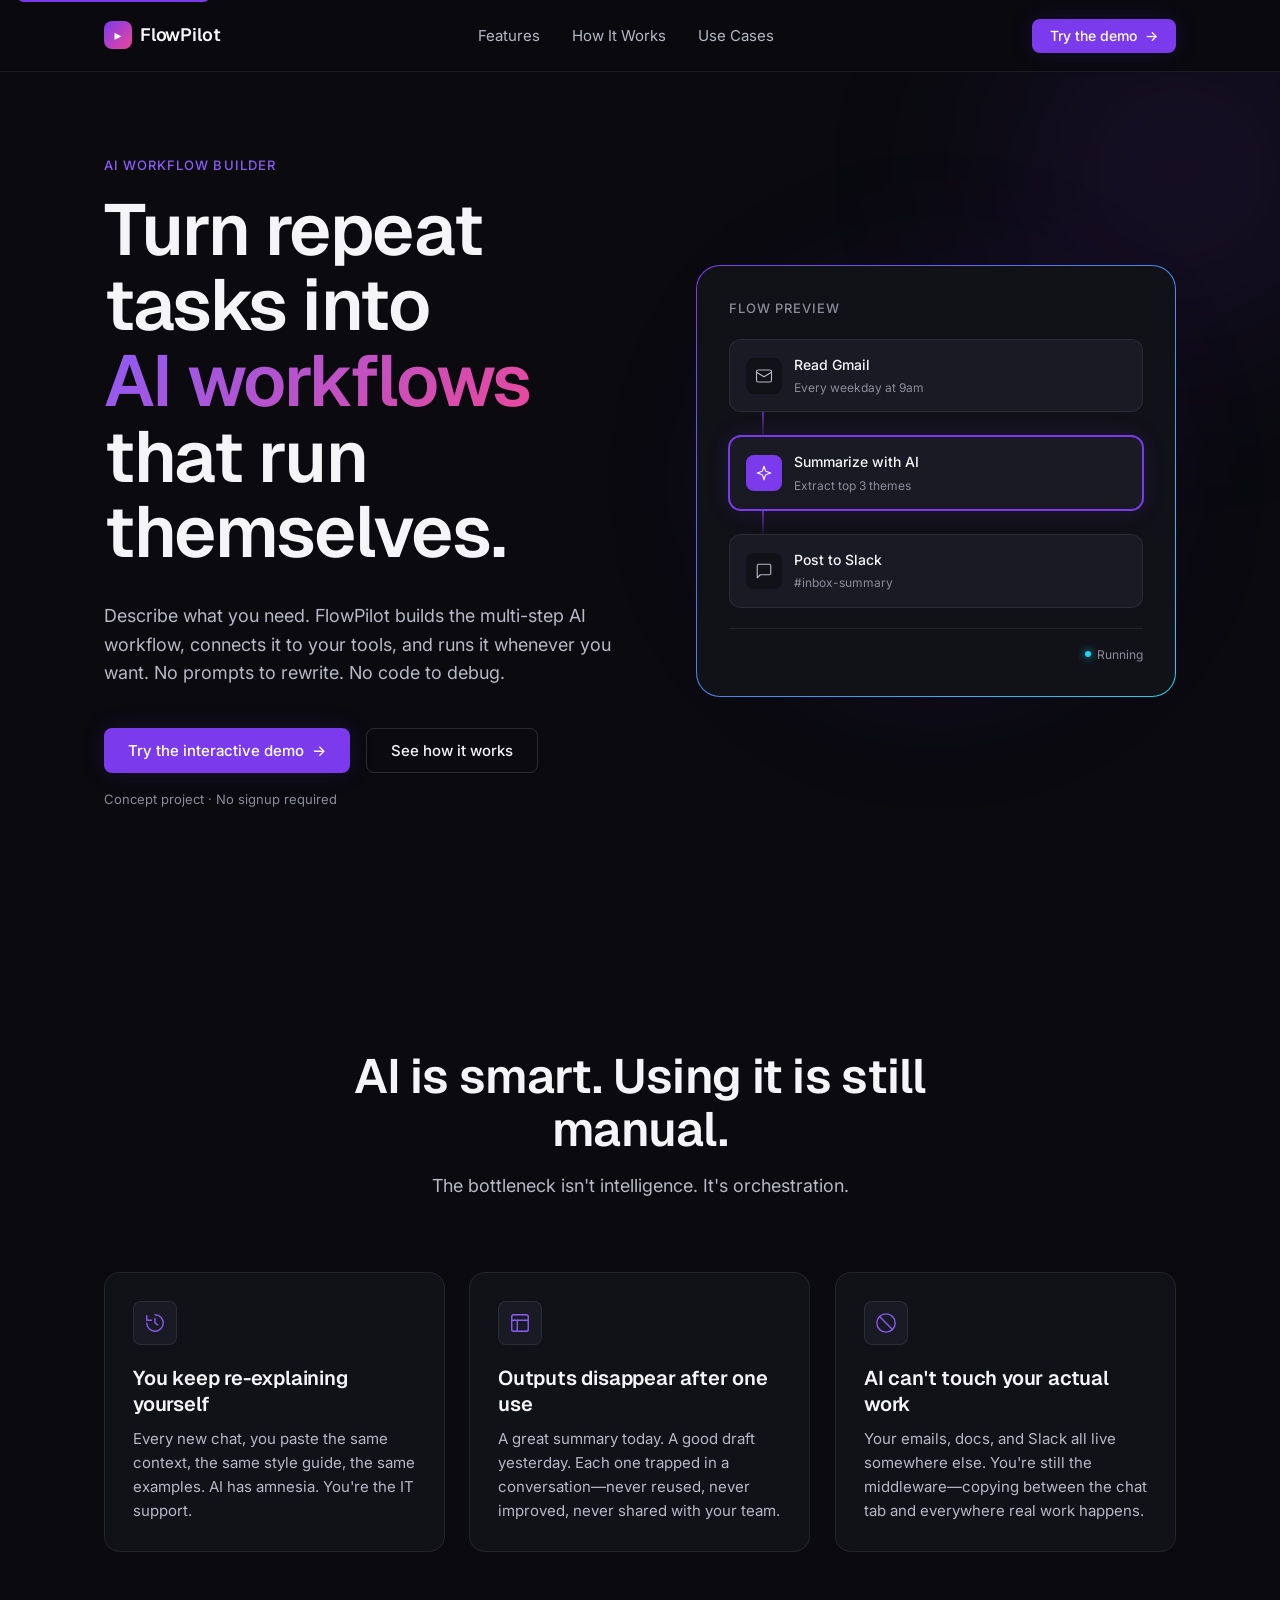
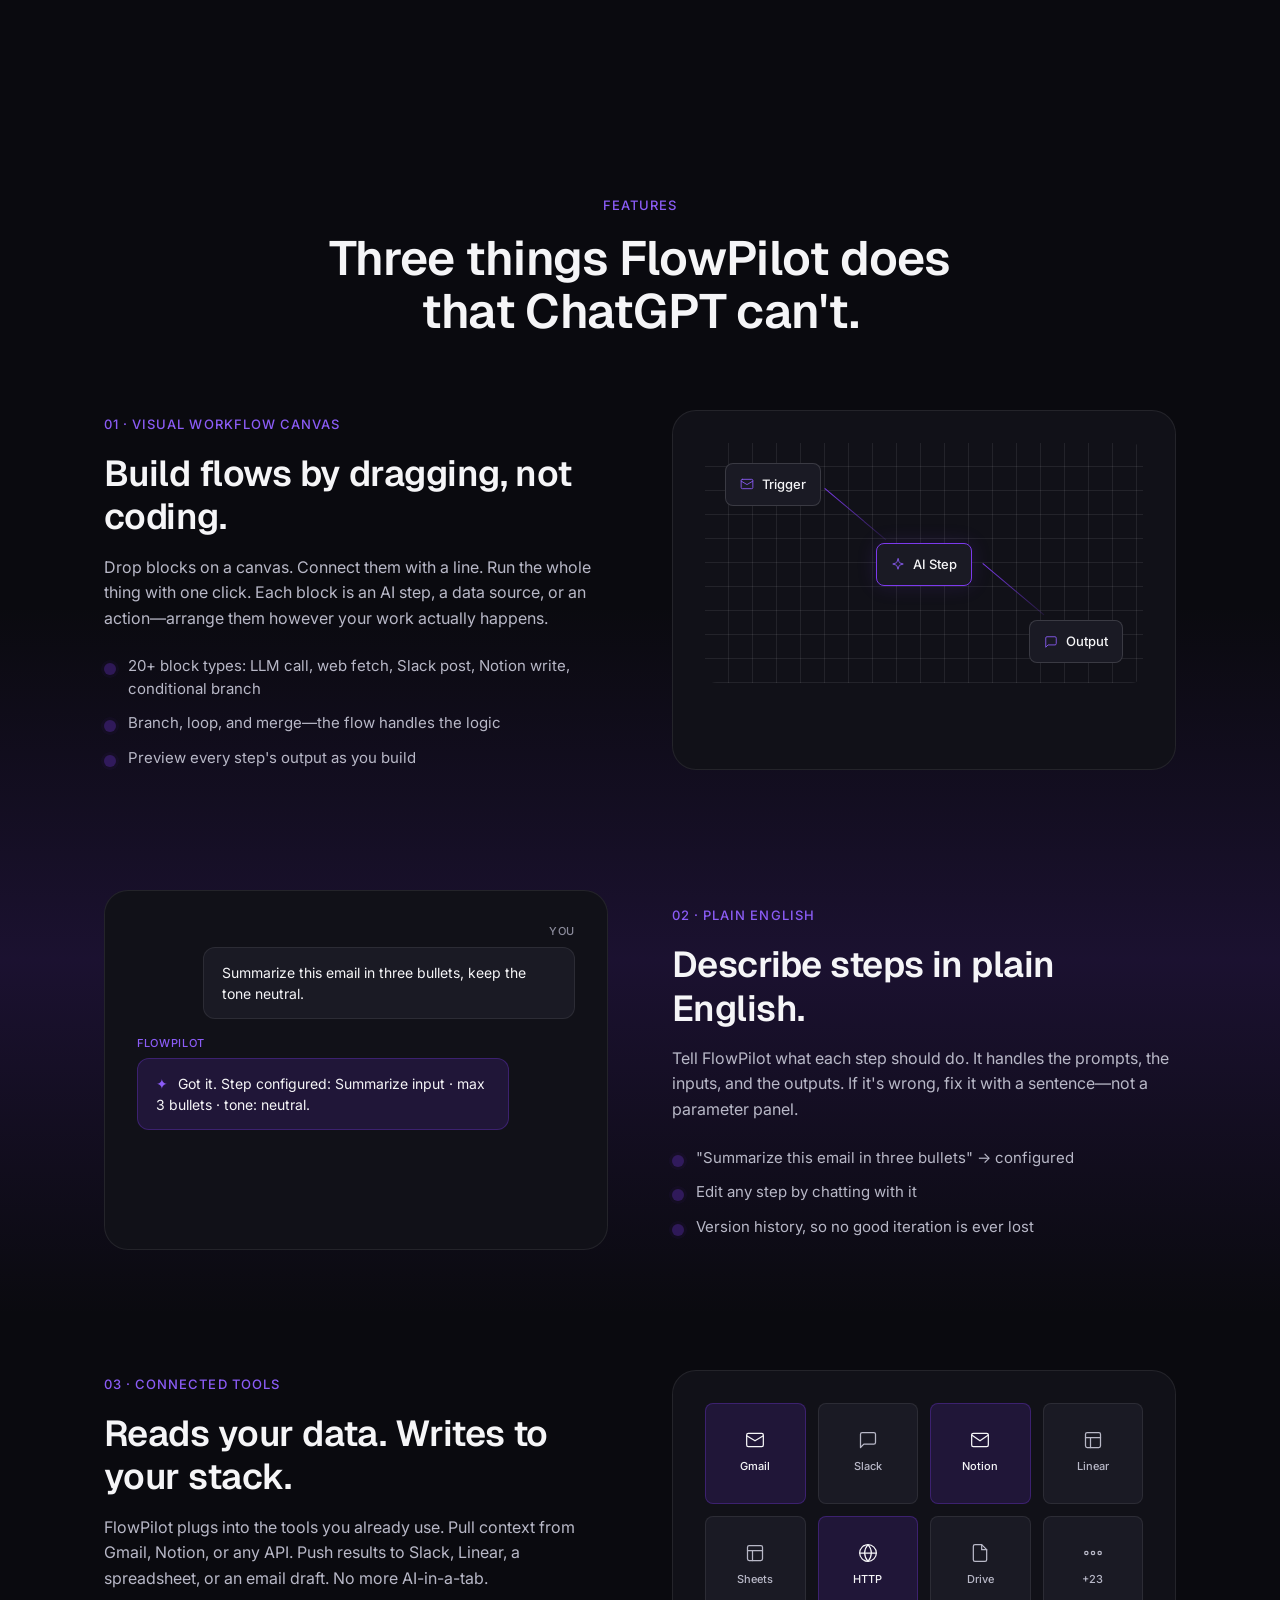
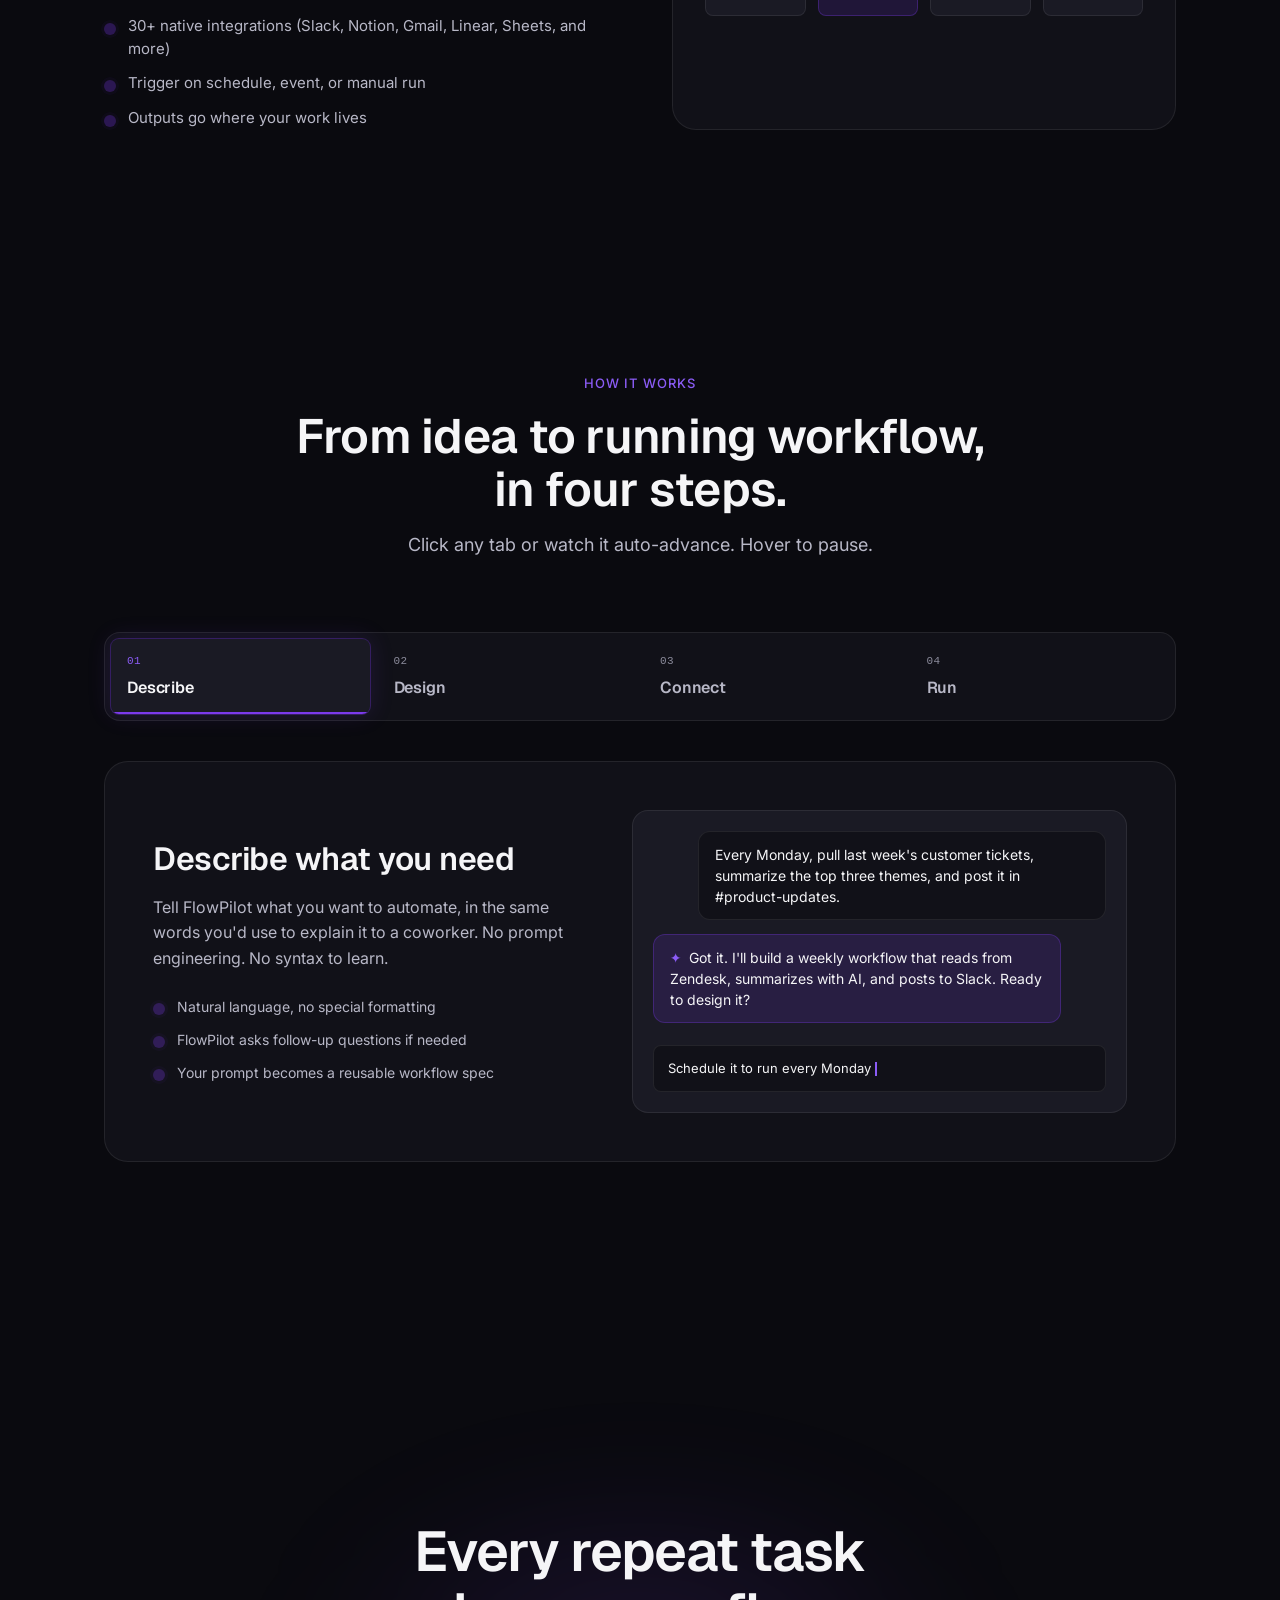
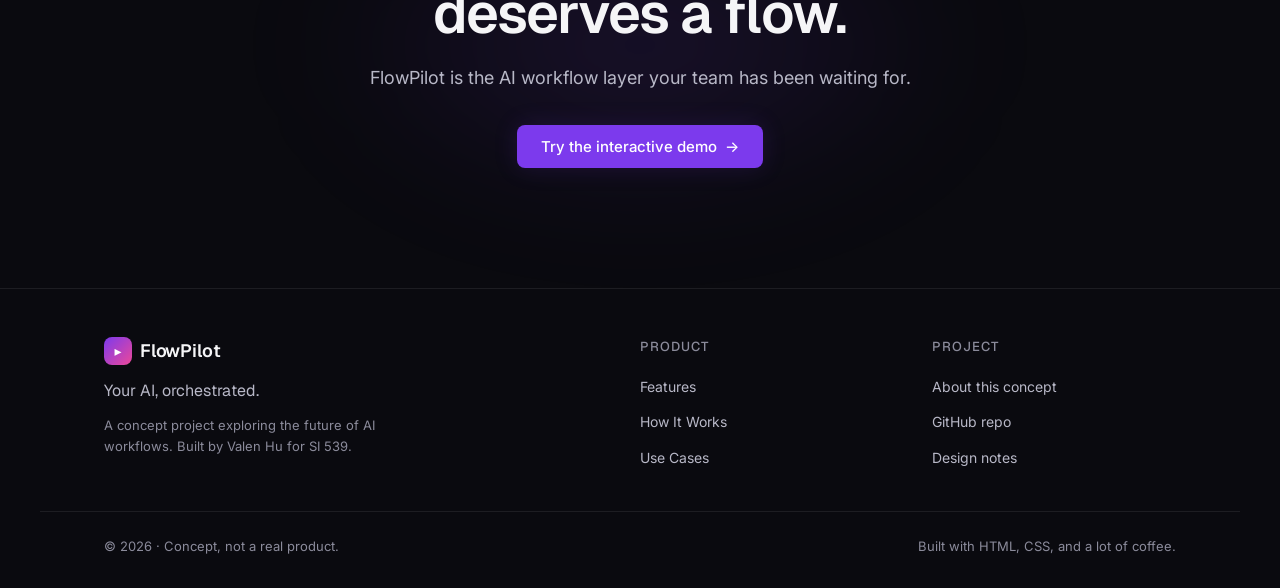
==== commit e8dcf83d: "Add files via upload" ====
--- a/index.html
+++ b/index.html
@@ -16,6 +16,7 @@
   <link rel="stylesheet" href="styles/variables.css">
   <link rel="stylesheet" href="styles/base.css">
   <link rel="stylesheet" href="styles/components.css">
+  <link rel="stylesheet" href="styles/hiw.css">
 </head>
 <body>
 
@@ -27,7 +28,7 @@
        ═══════════════════════════════════════════ -->
   <header class="site-nav">
     <div class="site-nav__inner">
-      <a href="#" class="site-nav__brand" aria-label="FlowPilot home">
+      <a href="index.html" class="site-nav__brand" aria-label="FlowPilot home">
         <span class="site-nav__logo" aria-hidden="true">▸</span>
         <span>FlowPilot</span>
       </a>
@@ -35,7 +36,7 @@
       <nav class="site-nav__links" aria-label="Main navigation">
         <a href="#features">Features</a>
         <a href="#how-it-works">How It Works</a>
-        <a href="#use-cases">Use Cases</a>
+        <a href="use-cases.html">Use Cases</a>
       </nav>
 
       <div class="site-nav__cta">
@@ -50,17 +51,33 @@
         <span></span>
       </button>
     </div>
-
-    <!-- Mobile overlay menu -->
-    <div class="mobile-menu" id="mobile-menu" hidden>
+  </header>
+
+  <!-- Mobile overlay menu (outside header so position:fixed references the viewport) -->
+  <div class="mobile-menu" id="mobile-menu" hidden>
+    <div class="mobile-menu__header">
+      <button class="mobile-menu__close-top" type="button" aria-label="Close menu">
+        <svg viewBox="0 0 24 24" fill="none" stroke="currentColor" stroke-width="1.5" stroke-linecap="round" stroke-linejoin="round" aria-hidden="true">
+          <line x1="18" y1="6" x2="6" y2="18"/>
+          <line x1="6" y1="6" x2="18" y2="18"/>
+        </svg>
+      </button>
+    </div>
+    <div class="mobile-menu__body">
       <nav aria-label="Mobile navigation">
         <a href="#features">Features</a>
         <a href="#how-it-works">How It Works</a>
-        <a href="#use-cases">Use Cases</a>
+        <a href="use-cases.html">Use Cases</a>
         <a href="#how-it-works" class="btn btn--primary">Try the demo →</a>
       </nav>
+      <button class="mobile-menu__close" type="button" aria-label="Collapse menu">
+        <svg viewBox="0 0 24 24" fill="none" stroke="currentColor" stroke-width="1.5" stroke-linecap="round" stroke-linejoin="round" aria-hidden="true">
+          <polyline points="18 15 12 9 6 15"/>
+        </svg>
+        Collapse menu
+      </button>
     </div>
-  </header>
+  </div>
 
   <main id="main">
 
@@ -149,14 +166,14 @@
          ═══════════════════════════════════════════ -->
     <section class="pain-points">
       <div class="section-container">
-        <header class="section-header">
+        <header class="section-header reveal">
           <h2 class="section-title">AI is smart. Using it is still manual.</h2>
           <p class="section-subhead">The bottleneck isn't intelligence. It's orchestration.</p>
         </header>
 
         <div class="card-grid">
           <!-- Card 1 -->
-          <article class="card">
+          <article class="card reveal" data-reveal-delay="0">
             <div class="card__icon" aria-hidden="true">
               <svg viewBox="0 0 24 24" fill="none" stroke="currentColor" stroke-width="1.5" stroke-linecap="round" stroke-linejoin="round">
                 <path d="M3 12a9 9 0 1 0 9-9"/>
@@ -171,7 +188,7 @@
           </article>
 
           <!-- Card 2 -->
-          <article class="card">
+          <article class="card reveal" data-reveal-delay="80">
             <div class="card__icon" aria-hidden="true">
               <svg viewBox="0 0 24 24" fill="none" stroke="currentColor" stroke-width="1.5" stroke-linecap="round" stroke-linejoin="round">
                 <rect x="3" y="3" width="18" height="18" rx="2"/>
@@ -186,7 +203,7 @@
           </article>
 
           <!-- Card 3 -->
-          <article class="card">
+          <article class="card reveal" data-reveal-delay="160">
             <div class="card__icon" aria-hidden="true">
               <svg viewBox="0 0 24 24" fill="none" stroke="currentColor" stroke-width="1.5" stroke-linecap="round" stroke-linejoin="round">
                 <circle cx="12" cy="12" r="10"/>
@@ -207,7 +224,7 @@
          ═══════════════════════════════════════════ -->
     <section class="features" id="features">
       <div class="section-container">
-        <header class="section-header">
+        <header class="section-header reveal">
           <span class="eyebrow">Features</span>
           <h2 class="section-title">Three things FlowPilot does that ChatGPT can't.</h2>
         </header>
@@ -215,7 +232,7 @@
         <div class="feature-list">
 
           <!-- Feature 1: Visual canvas -->
-          <article class="feature">
+          <article class="feature reveal" data-reveal-delay="0">
             <div class="feature__content">
               <span class="eyebrow">01 · Visual workflow canvas</span>
               <h3 class="feature__title" style="margin-top: 16px;">Build flows by dragging, not coding.</h3>
@@ -257,7 +274,7 @@
           </article>
 
           <!-- Feature 2: Natural language (reverse) -->
-          <article class="feature feature--reverse">
+          <article class="feature feature--reverse reveal" data-reveal-delay="0">
             <div class="feature__content">
               <span class="eyebrow">02 · Plain English</span>
               <h3 class="feature__title" style="margin-top: 16px;">Describe steps in plain English.</h3>
@@ -286,7 +303,7 @@
           </article>
 
           <!-- Feature 3: Integrations -->
-          <article class="feature">
+          <article class="feature reveal" data-reveal-delay="0">
             <div class="feature__content">
               <span class="eyebrow">03 · Connected tools</span>
               <h3 class="feature__title" style="margin-top: 16px;">Reads your data. Writes to your stack.</h3>
@@ -386,78 +403,289 @@
     </section>
 
     <!-- ═══════════════════════════════════════════
-         HOW IT WORKS (static — vertical stepper)
+         HOW IT WORKS (interactive — horizontal tabs)
          ═══════════════════════════════════════════ -->
     <section class="how-it-works" id="how-it-works">
       <div class="section-container">
-        <header class="section-header">
+        <header class="section-header reveal">
           <span class="eyebrow">How It Works</span>
           <h2 class="section-title">From idea to running workflow, in four steps.</h2>
-          <p class="section-subhead">A typical flow takes minutes to build. Here's what that looks like.</p>
+          <p class="section-subhead">Click any tab or watch it auto-advance. Hover to pause.</p>
         </header>
 
-        <ol class="steps">
-
-          <!-- Step 1 -->
-          <li class="step">
-            <div class="step__marker">
-              <div class="step__number">01</div>
-              <div class="step__line" aria-hidden="true"></div>
-            </div>
-            <div class="step__content">
-              <h3 class="step__title">Describe what you need</h3>
-              <p class="step__body">
-                Tell FlowPilot what you want to automate, in the same words you'd use to explain it to a coworker.
-              </p>
-              <blockquote class="step__quote">
-                "Every Monday, pull last week's customer tickets, summarize the top three themes, and post it in #product-updates."
-              </blockquote>
-            </div>
-          </li>
-
-          <!-- Step 2 -->
-          <li class="step">
-            <div class="step__marker">
-              <div class="step__number">02</div>
-              <div class="step__line" aria-hidden="true"></div>
-            </div>
-            <div class="step__content">
-              <h3 class="step__title">Design the flow</h3>
-              <p class="step__body">
-                FlowPilot drafts a workflow for you. Visual. Editable. Transparent. See every step. Tweak the prompt. Swap a tool. Add a branch. The canvas speaks your language.
-              </p>
-            </div>
-          </li>
-
-          <!-- Step 3 -->
-          <li class="step">
-            <div class="step__marker">
-              <div class="step__number">03</div>
-              <div class="step__line" aria-hidden="true"></div>
-            </div>
-            <div class="step__content">
-              <h3 class="step__title">Connect your tools</h3>
-              <p class="step__body">
-                Plug in the apps the flow needs. Authorize once, reuse forever. FlowPilot handles the API plumbing so you never touch a docs page.
-              </p>
-            </div>
-          </li>
-
-          <!-- Step 4 -->
-          <li class="step">
-            <div class="step__marker">
-              <div class="step__number">04</div>
-              <div class="step__line" aria-hidden="true"></div>
-            </div>
-            <div class="step__content">
-              <h3 class="step__title">Run it on your terms</h3>
-              <p class="step__body">
-                Trigger it manually. Put it on a schedule. Wire it to an event. Your workflow runs, reports back, and gets smarter every time you use it.
-              </p>
-            </div>
-          </li>
-
-        </ol>
+        <div class="hiw" data-autoplay="5000">
+          <!-- Tab strip -->
+          <div class="hiw__tabs" role="tablist" aria-label="How FlowPilot works">
+            <button class="hiw__tab hiw__tab--active" role="tab" aria-selected="true" aria-controls="hiw-panel-1" id="hiw-tab-1" data-index="0" type="button">
+              <span class="hiw__tab-num">01</span>
+              <span class="hiw__tab-label">Describe</span>
+              <span class="hiw__tab-progress" aria-hidden="true"></span>
+            </button>
+            <button class="hiw__tab" role="tab" aria-selected="false" aria-controls="hiw-panel-2" id="hiw-tab-2" data-index="1" tabindex="-1" type="button">
+              <span class="hiw__tab-num">02</span>
+              <span class="hiw__tab-label">Design</span>
+              <span class="hiw__tab-progress" aria-hidden="true"></span>
+            </button>
+            <button class="hiw__tab" role="tab" aria-selected="false" aria-controls="hiw-panel-3" id="hiw-tab-3" data-index="2" tabindex="-1" type="button">
+              <span class="hiw__tab-num">03</span>
+              <span class="hiw__tab-label">Connect</span>
+              <span class="hiw__tab-progress" aria-hidden="true"></span>
+            </button>
+            <button class="hiw__tab" role="tab" aria-selected="false" aria-controls="hiw-panel-4" id="hiw-tab-4" data-index="3" tabindex="-1" type="button">
+              <span class="hiw__tab-num">04</span>
+              <span class="hiw__tab-label">Run</span>
+              <span class="hiw__tab-progress" aria-hidden="true"></span>
+            </button>
+          </div>
+
+          <!-- Panels -->
+          <div class="hiw__panels">
+
+            <!-- Panel 1: Describe -->
+            <div class="hiw__panel hiw__panel--active" role="tabpanel" id="hiw-panel-1" aria-labelledby="hiw-tab-1">
+              <div class="hiw__panel-content">
+                <div class="hiw__text">
+                  <h3 class="hiw__title">Describe what you need</h3>
+                  <p class="hiw__body">
+                    Tell FlowPilot what you want to automate, in the same words you'd use to explain it to a coworker. No prompt engineering. No syntax to learn.
+                  </p>
+                  <ul class="hiw__points">
+                    <li>Natural language, no special formatting</li>
+                    <li>FlowPilot asks follow-up questions if needed</li>
+                    <li>Your prompt becomes a reusable workflow spec</li>
+                  </ul>
+                </div>
+                <div class="hiw__mockup">
+                  <!-- Chat mockup -->
+                  <div class="hiw-chat" aria-hidden="true">
+                    <div class="hiw-chat__bubble hiw-chat__bubble--user">
+                      Every Monday, pull last week's customer tickets, summarize the top three themes, and post it in #product-updates.
+                    </div>
+                    <div class="hiw-chat__typing">
+                      <span class="hiw-chat__typing-dot"></span>
+                      <span class="hiw-chat__typing-dot"></span>
+                      <span class="hiw-chat__typing-dot"></span>
+                    </div>
+                    <div class="hiw-chat__bubble hiw-chat__bubble--ai">
+                      <span class="hiw-chat__star">✦</span>
+                      Got it. I'll build a weekly workflow that reads from Zendesk, summarizes with AI, and posts to Slack. Ready to design it?
+                    </div>
+                    <div class="hiw-chat__input">
+                      <span class="hiw-chat__typed">Schedule it to run every Monday</span>
+                      <span class="hiw-chat__placeholder">Type your next instruction...</span>
+                      <span class="hiw-chat__cursor"></span>
+                    </div>
+                  </div>
+                </div>
+              </div>
+            </div>
+
+            <!-- Panel 2: Design -->
+            <div class="hiw__panel" role="tabpanel" id="hiw-panel-2" aria-labelledby="hiw-tab-2" hidden>
+              <div class="hiw__panel-content">
+                <div class="hiw__text">
+                  <h3 class="hiw__title">Design the flow</h3>
+                  <p class="hiw__body">
+                    FlowPilot drafts a workflow for you. Visual. Editable. Transparent. See every step. Tweak the prompt. Swap a tool. Add a branch.
+                  </p>
+                  <ul class="hiw__points">
+                    <li>Drag, drop, and connect steps visually</li>
+                    <li>Preview every step's output as you build</li>
+                    <li>Add conditions and branches without code</li>
+                  </ul>
+                </div>
+                <div class="hiw__mockup">
+                  <!-- Canvas mockup (reused workflow panel style) -->
+                  <div class="hiw-canvas" aria-hidden="true">
+                    <span class="hiw-canvas__label">Flow Preview</span>
+
+                    <div class="workflow-node">
+                      <div class="workflow-node__icon">
+                        <svg viewBox="0 0 24 24" fill="none" stroke="currentColor" stroke-width="1.5" stroke-linecap="round" stroke-linejoin="round">
+                          <rect x="2" y="4" width="20" height="16" rx="2"/>
+                          <path d="m2 7 10 6 10-6"/>
+                        </svg>
+                      </div>
+                      <div class="workflow-node__text">
+                        <div class="workflow-node__title">Read Zendesk</div>
+                        <div class="workflow-node__subtitle">Last 7 days of tickets</div>
+                      </div>
+                    </div>
+
+                    <div class="workflow-line"></div>
+
+                    <div class="workflow-node workflow-node--featured">
+                      <div class="workflow-node__icon">
+                        <svg viewBox="0 0 24 24" fill="none" stroke="currentColor" stroke-width="1.5" stroke-linecap="round" stroke-linejoin="round">
+                          <path d="m12 3-1.9 5.8a2 2 0 0 1-1.3 1.3L3 12l5.8 1.9a2 2 0 0 1 1.3 1.3L12 21l1.9-5.8a2 2 0 0 1 1.3-1.3L21 12l-5.8-1.9a2 2 0 0 1-1.3-1.3Z"/>
+                        </svg>
+                      </div>
+                      <div class="workflow-node__text">
+                        <div class="workflow-node__title">Summarize themes</div>
+                        <div class="workflow-node__subtitle">Top 3, with volume counts</div>
+                      </div>
+                    </div>
+
+                    <div class="workflow-line"></div>
+
+                    <div class="workflow-node">
+                      <div class="workflow-node__icon">
+                        <svg viewBox="0 0 24 24" fill="none" stroke="currentColor" stroke-width="1.5" stroke-linecap="round" stroke-linejoin="round">
+                          <path d="M21 15a2 2 0 0 1-2 2H7l-4 4V5a2 2 0 0 1 2-2h14a2 2 0 0 1 2 2z"/>
+                        </svg>
+                      </div>
+                      <div class="workflow-node__text">
+                        <div class="workflow-node__title">Post to Slack</div>
+                        <div class="workflow-node__subtitle">#product-updates</div>
+                      </div>
+                    </div>
+                  </div>
+                </div>
+              </div>
+            </div>
+
+            <!-- Panel 3: Connect -->
+            <div class="hiw__panel" role="tabpanel" id="hiw-panel-3" aria-labelledby="hiw-tab-3" hidden>
+              <div class="hiw__panel-content">
+                <div class="hiw__text">
+                  <h3 class="hiw__title">Connect your tools</h3>
+                  <p class="hiw__body">
+                    Plug in the apps the flow needs. Authorize once, reuse forever. FlowPilot handles the API plumbing so you never touch a docs page.
+                  </p>
+                  <ul class="hiw__points">
+                    <li>30+ native integrations, one-click auth</li>
+                    <li>Shared across your workflows — connect once</li>
+                    <li>Or bring any HTTP endpoint via API block</li>
+                  </ul>
+                </div>
+                <div class="hiw__mockup">
+                  <!-- Integration grid mockup -->
+                  <div class="hiw-integrations" aria-hidden="true">
+                    <div class="hiw-int-tile hiw-int-tile--connected">
+                      <div class="hiw-int-tile__icon">
+                        <svg viewBox="0 0 24 24" fill="none" stroke="currentColor" stroke-width="1.5" stroke-linecap="round" stroke-linejoin="round">
+                          <rect x="2" y="4" width="20" height="16" rx="2"/>
+                          <path d="m2 7 10 6 10-6"/>
+                        </svg>
+                      </div>
+                      <div class="hiw-int-tile__label">Zendesk</div>
+                      <span class="hiw-int-tile__status">Connected</span>
+                    </div>
+                    <div class="hiw-int-tile hiw-int-tile--connected">
+                      <div class="hiw-int-tile__icon">
+                        <svg viewBox="0 0 24 24" fill="none" stroke="currentColor" stroke-width="1.5" stroke-linecap="round" stroke-linejoin="round">
+                          <path d="M21 15a2 2 0 0 1-2 2H7l-4 4V5a2 2 0 0 1 2-2h14a2 2 0 0 1 2 2z"/>
+                        </svg>
+                      </div>
+                      <div class="hiw-int-tile__label">Slack</div>
+                      <span class="hiw-int-tile__status">Connected</span>
+                    </div>
+                    <div class="hiw-int-tile">
+                      <div class="hiw-int-tile__icon">
+                        <svg viewBox="0 0 24 24" fill="none" stroke="currentColor" stroke-width="1.5" stroke-linecap="round" stroke-linejoin="round">
+                          <path d="M4 4h16c1.1 0 2 .9 2 2v12c0 1.1-.9 2-2 2H4c-1.1 0-2-.9-2-2V6c0-1.1.9-2 2-2z"/>
+                          <polyline points="22,6 12,13 2,6"/>
+                        </svg>
+                      </div>
+                      <div class="hiw-int-tile__label">Notion</div>
+                      <span class="hiw-int-tile__status hiw-int-tile__status--idle">Connect</span>
+                    </div>
+                    <div class="hiw-int-tile">
+                      <div class="hiw-int-tile__icon">
+                        <svg viewBox="0 0 24 24" fill="none" stroke="currentColor" stroke-width="1.5" stroke-linecap="round" stroke-linejoin="round">
+                          <rect x="3" y="3" width="18" height="18" rx="2"/>
+                          <path d="M3 9h18"/>
+                          <path d="M9 21V9"/>
+                        </svg>
+                      </div>
+                      <div class="hiw-int-tile__label">Linear</div>
+                      <span class="hiw-int-tile__status hiw-int-tile__status--idle">Connect</span>
+                    </div>
+                    <div class="hiw-int-tile">
+                      <div class="hiw-int-tile__icon">
+                        <svg viewBox="0 0 24 24" fill="none" stroke="currentColor" stroke-width="1.5" stroke-linecap="round" stroke-linejoin="round">
+                          <circle cx="12" cy="12" r="10"/>
+                          <line x1="2" y1="12" x2="22" y2="12"/>
+                          <path d="M12 2a15.3 15.3 0 0 1 4 10 15.3 15.3 0 0 1-4 10 15.3 15.3 0 0 1-4-10 15.3 15.3 0 0 1 4-10z"/>
+                        </svg>
+                      </div>
+                      <div class="hiw-int-tile__label">HTTP</div>
+                      <span class="hiw-int-tile__status hiw-int-tile__status--idle">Connect</span>
+                    </div>
+                    <div class="hiw-int-tile hiw-int-tile--more">
+                      <div class="hiw-int-tile__icon">
+                        <svg viewBox="0 0 24 24" fill="none" stroke="currentColor" stroke-width="1.5" stroke-linecap="round" stroke-linejoin="round">
+                          <circle cx="12" cy="12" r="2"/>
+                          <circle cx="4" cy="12" r="2"/>
+                          <circle cx="20" cy="12" r="2"/>
+                        </svg>
+                      </div>
+                      <div class="hiw-int-tile__label">+25 more</div>
+                    </div>
+                  </div>
+                </div>
+              </div>
+            </div>
+
+            <!-- Panel 4: Run -->
+            <div class="hiw__panel" role="tabpanel" id="hiw-panel-4" aria-labelledby="hiw-tab-4" hidden>
+              <div class="hiw__panel-content">
+                <div class="hiw__text">
+                  <h3 class="hiw__title">Run it on your terms</h3>
+                  <p class="hiw__body">
+                    Trigger manually. Put it on a schedule. Wire it to an event. Your workflow runs, reports back, and gets smarter every time you use it.
+                  </p>
+                  <ul class="hiw__points">
+                    <li>Schedule by day, time, or interval</li>
+                    <li>Trigger from webhooks, Slack, or email</li>
+                    <li>Run logs for every execution, always searchable</li>
+                  </ul>
+                </div>
+                <div class="hiw__mockup">
+                  <!-- Schedule mockup -->
+                  <div class="hiw-schedule" aria-hidden="true">
+                    <div class="hiw-schedule__header">
+                      <span class="hiw-schedule__title">Trigger settings</span>
+                      <span class="hiw-schedule__badge">Active</span>
+                    </div>
+
+                    <div class="hiw-schedule__option hiw-schedule__option--active">
+                      <div class="hiw-schedule__radio">
+                        <span class="hiw-schedule__dot"></span>
+                      </div>
+                      <div class="hiw-schedule__text">
+                        <div class="hiw-schedule__label">Schedule</div>
+                        <div class="hiw-schedule__detail">Every Monday · 9:00 AM</div>
+                      </div>
+                    </div>
+
+                    <div class="hiw-schedule__option">
+                      <div class="hiw-schedule__radio"></div>
+                      <div class="hiw-schedule__text">
+                        <div class="hiw-schedule__label">Event</div>
+                        <div class="hiw-schedule__detail">Webhook · Slack · Email</div>
+                      </div>
+                    </div>
+
+                    <div class="hiw-schedule__option">
+                      <div class="hiw-schedule__radio"></div>
+                      <div class="hiw-schedule__text">
+                        <div class="hiw-schedule__label">Manual</div>
+                        <div class="hiw-schedule__detail">Run on demand</div>
+                      </div>
+                    </div>
+
+                    <div class="hiw-schedule__log">
+                      <span class="hiw-schedule__log-dot"></span>
+                      <span class="hiw-schedule__log-text">Last run: 2 hours ago · 3 themes posted</span>
+                    </div>
+                  </div>
+                </div>
+              </div>
+            </div>
+
+          </div>
+        </div>
       </div>
     </section>
 
@@ -465,7 +693,7 @@
          FINAL CTA
          ═══════════════════════════════════════════ -->
     <section class="final-cta">
-      <div class="final-cta__inner">
+      <div class="final-cta__inner reveal">
         <h2 class="final-cta__title">Every repeat task deserves a flow.</h2>
         <p class="final-cta__subhead">
           FlowPilot is the AI workflow layer your team has been waiting for.
@@ -484,7 +712,7 @@
   <footer class="site-footer">
     <div class="site-footer__inner">
       <div class="site-footer__brand">
-        <a href="#" class="site-nav__brand" aria-label="FlowPilot home">
+        <a href="index.html" class="site-nav__brand" aria-label="FlowPilot home">
           <span class="site-nav__logo" aria-hidden="true">▸</span>
           <span>FlowPilot</span>
         </a>
@@ -495,16 +723,16 @@
       </div>
 
       <div class="site-footer__col">
-        <h4>Product</h4>
+        <h3>Product</h3>
         <ul>
           <li><a href="#features">Features</a></li>
           <li><a href="#how-it-works">How It Works</a></li>
-          <li><a href="#use-cases">Use Cases</a></li>
+          <li><a href="use-cases.html">Use Cases</a></li>
         </ul>
       </div>
 
       <div class="site-footer__col">
-        <h4>Project</h4>
+        <h3>Project</h3>
         <ul>
           <li><a href="#">About this concept</a></li>
           <li><a href="#">GitHub repo</a></li>
@@ -521,5 +749,7 @@
 
   <!-- Scripts -->
   <script src="scripts/nav.js" defer></script>
+  <script src="scripts/hiw.js" defer></script>
+  <script src="scripts/reveal.js" defer></script>
 </body>
 </html>
--- a/styles/variables.css
+++ b/styles/variables.css
@@ -18,7 +18,7 @@
   /* ─── Text ─── */
   --text-0: #F5F5F7;      /* primary */
   --text-1: #B8B8C7;      /* secondary / body */
-  --text-2: #6B6B7B;      /* tertiary / captions */
+  --text-2: #8B8B9B;      /* tertiary / captions (WCAG AA AA pass: 5.89:1 on bg-0) */
 
   /* ─── Brand (violet) ─── */
   --brand-300: #A78BFA;
--- a/styles/base.css
+++ b/styles/base.css
@@ -182,3 +182,29 @@
   white-space: nowrap;
   border: 0;
 }
+
+/* ─── Scroll reveal ─── */
+/* Elements with .reveal class start hidden + offset, then transition
+   to visible state when .revealed class is added by reveal.js
+   (via IntersectionObserver). Respects prefers-reduced-motion. */
+.reveal {
+  opacity: 0;
+  transform: translateY(24px);
+  transition:
+    opacity 700ms var(--ease-out),
+    transform 700ms var(--ease-out);
+  will-change: opacity, transform;
+}
+
+.reveal.revealed {
+  opacity: 1;
+  transform: translateY(0);
+}
+
+@media (prefers-reduced-motion: reduce) {
+  .reveal {
+    opacity: 1;
+    transform: none;
+    transition: none;
+  }
+}
--- a/styles/components.css
+++ b/styles/components.css
@@ -109,19 +109,13 @@
   width: 100%;
   height: 1.5px;
   background: var(--text-0);
-  transition: transform var(--duration-base) var(--ease-out),
-              opacity var(--duration-fast) var(--ease-out);
+  transition: background var(--duration-base) var(--ease-out);
   transform-origin: center;
 }
 
-.site-nav__hamburger[aria-expanded="true"] span:nth-child(1) {
-  transform: translateY(6.5px) rotate(45deg);
-}
-.site-nav__hamburger[aria-expanded="true"] span:nth-child(2) {
-  opacity: 0;
-}
-.site-nav__hamburger[aria-expanded="true"] span:nth-child(3) {
-  transform: translateY(-6.5px) rotate(-45deg);
+/* Hamburger stays as hamburger — close is handled by the dedicated Collapse button inside the menu */
+.site-nav__hamburger[aria-expanded="true"] span {
+  background: var(--brand-400);
 }
 
 @media (min-width: 1024px) {
@@ -133,43 +127,149 @@
 /* Mobile menu overlay */
 .mobile-menu {
   position: fixed;
-  top: var(--nav-height-mobile);
+  top: 0;
   left: 0;
   right: 0;
   bottom: 0;
   background: rgba(10, 10, 15, 0.98);
   backdrop-filter: blur(24px);
   -webkit-backdrop-filter: blur(24px);
-  z-index: 99;
-  padding: 32px var(--container-padding);
+  z-index: 200;
+  padding: 0;
   overflow-y: auto;
+  overscroll-behavior: contain;
+  display: flex;
+  flex-direction: column;
 }
 
 .mobile-menu[hidden] {
   display: none;
 }
 
+/* Menu top bar: X close button on the left */
+.mobile-menu__header {
+  flex-shrink: 0;
+  height: var(--nav-height-mobile);
+  display: flex;
+  align-items: center;
+  padding: 0 var(--container-padding);
+}
+
+.mobile-menu__close-top {
+  width: 40px;
+  height: 40px;
+  display: flex;
+  align-items: center;
+  justify-content: center;
+  background: transparent;
+  border: none;
+  border-radius: var(--radius-md);
+  color: var(--text-0);
+  cursor: pointer;
+  transition: background var(--duration-base) var(--ease-out);
+  margin-left: -8px;
+}
+
+.mobile-menu__close-top:hover,
+.mobile-menu__close-top:focus-visible {
+  background: var(--bg-2);
+}
+
+.mobile-menu__close-top svg {
+  width: 22px;
+  height: 22px;
+}
+
+/* Menu body: nav links */
+.mobile-menu__body {
+  flex: 1;
+  display: flex;
+  flex-direction: column;
+  padding: 24px var(--container-padding) 32px;
+  min-height: 0;
+}
+
 .mobile-menu nav {
   display: flex;
   flex-direction: column;
+  gap: 4px;
+}
+
+.mobile-menu a {
+  display: flex;
+  align-items: center;
+  padding: 14px 4px;
+  font-size: 19px;
+  font-family: var(--font-body);
+  font-weight: 500;
+  color: var(--text-0);
+  transition: color var(--duration-base) var(--ease-out),
+              padding-left var(--duration-base) var(--ease-out);
+  letter-spacing: normal;
+  border: none;
+}
+
+.mobile-menu a:hover,
+.mobile-menu a:focus-visible {
+  color: var(--brand-300);
+  padding-left: 12px;
+}
+
+.mobile-menu a.btn--primary {
+  margin-top: 32px;
+  align-self: flex-start;
+  justify-content: center;
+  text-align: center;
+  padding: 14px 28px;
+  font-size: 15px;
+  color: #fff;
+  background: var(--brand-500);
+  border-radius: var(--radius-md);
+  box-shadow: 0 0 24px var(--brand-glow-soft);
+}
+
+.mobile-menu a.btn--primary:hover,
+.mobile-menu a.btn--primary:focus-visible {
+  padding-left: 28px;
+  background: var(--brand-600);
+  color: #fff;
+}
+
+/* Optional bottom collapse button (kept for explicit affordance) */
+.mobile-menu__close {
+  flex-shrink: 0;
+  margin-top: auto;
+  padding: 16px 24px;
+  display: flex;
+  justify-content: center;
+  align-items: center;
   gap: 8px;
-}
-
-.mobile-menu a {
-  display: block;
-  padding: 16px 0;
-  font-size: 20px;
-  font-family: var(--font-display);
+  background: transparent;
+  border: 1px solid var(--border);
+  border-radius: var(--radius-md);
+  font-family: var(--font-body);
+  font-size: 13px;
   font-weight: 500;
-  color: var(--text-0);
-  border-bottom: 1px solid var(--border);
-}
-
-.mobile-menu a:last-child {
-  margin-top: 16px;
-  border-bottom: none;
-  text-align: center;
-  padding: 14px 24px;
+  color: var(--text-2);
+  cursor: pointer;
+  transition: all var(--duration-base) var(--ease-out);
+}
+
+.mobile-menu__close:hover,
+.mobile-menu__close:focus-visible {
+  color: var(--text-0);
+  border-color: var(--border-strong);
+  background: var(--bg-2);
+}
+
+.mobile-menu__close svg {
+  width: 14px;
+  height: 14px;
+  transition: transform var(--duration-base) var(--ease-out);
+}
+
+.mobile-menu__close:hover svg {
+  transform: translateY(-2px);
 }
 
 /* ═══════════════════════════════════════════
@@ -263,22 +363,21 @@
 }
 
 .hero__title {
-  font-size: clamp(36px, 5vw, 60px);
-  font-weight: 500;
-  line-height: 1.1;
+  font-size: clamp(40px, 6.5vw, 72px);
+  font-weight: 600;
+  line-height: 1.05;
   letter-spacing: -0.02em;
   color: var(--text-0);
   margin-bottom: 20px;
-  max-width: 720px;
 }
 
 .hero__title em {
   font-style: normal;
-  font-weight: 600;
   background: linear-gradient(135deg, var(--brand-400) 0%, var(--accent-pink) 100%);
   -webkit-background-clip: text;
   background-clip: text;
   color: transparent;
+  white-space: nowrap;
 }
 
 .hero__subhead {
@@ -458,6 +557,113 @@
   border-radius: 50%;
   background: var(--accent-cyan);
   box-shadow: 0 0 8px var(--accent-cyan);
+}
+
+/* ═══════════════════════════════════════════
+   HERO WORKFLOW PANEL — IDLE ANIMATIONS
+   Scoped to .hero so HIW Tab 2 stays unaffected.
+   ═══════════════════════════════════════════ */
+
+.hero .workflow-panel {
+  position: relative;
+}
+
+/* Plan A revised: no floating motion at all (accessibility-first).
+   Only the featured node has a soft glow pulse to suggest "AI is alive".
+   The two end nodes stay static as stable anchors. */
+
+.hero .workflow-node--featured {
+  animation: hero-node-glow 2.4s ease-in-out infinite;
+}
+
+@keyframes hero-node-glow {
+  0%, 100% {
+    box-shadow:
+      0 0 0 1px var(--brand-500),
+      0 0 20px var(--brand-glow-soft);
+  }
+  50% {
+    box-shadow:
+      0 0 0 1px var(--brand-500),
+      0 0 36px var(--brand-glow);
+  }
+}
+
+/* Connection lines: hold a flowing pulse dot */
+.hero .workflow-line {
+  position: relative;
+  overflow: visible;
+}
+
+.hero .workflow-line::after {
+  content: "";
+  position: absolute;
+  left: 50%;
+  top: -3px;
+  transform: translateX(-50%);
+  width: 6px;
+  height: 6px;
+  border-radius: 50%;
+  background: var(--brand-300);
+  box-shadow: 0 0 10px var(--brand-400);
+  opacity: 0;
+  animation: hero-pulse-travel 3s ease-in-out infinite;
+}
+
+/* Stagger the two lines so the pulse feels like one signal traveling end-to-end */
+.hero .workflow-line:nth-of-type(2)::after {
+  animation-delay: 0s;
+}
+
+.hero .workflow-line:nth-of-type(4)::after {
+  animation-delay: 1.5s;
+}
+
+@keyframes hero-pulse-travel {
+  0% {
+    top: -3px;
+    opacity: 0;
+  }
+  10% {
+    opacity: 1;
+  }
+  50% {
+    top: calc(100% - 3px);
+    opacity: 1;
+  }
+  60% {
+    opacity: 0;
+  }
+  100% {
+    top: calc(100% - 3px);
+    opacity: 0;
+  }
+}
+
+/* Running status dot — breathing pulse */
+.hero .workflow-status__dot {
+  animation: hero-status-breathe 1.8s ease-in-out infinite;
+}
+
+@keyframes hero-status-breathe {
+  0%, 100% {
+    box-shadow: 0 0 8px var(--accent-cyan);
+    opacity: 1;
+  }
+  50% {
+    box-shadow: 0 0 16px var(--accent-cyan), 0 0 24px var(--accent-cyan);
+    opacity: 0.7;
+  }
+}
+
+/* Respect reduced-motion preference */
+@media (prefers-reduced-motion: reduce) {
+  .hero .workflow-node,
+  .hero .workflow-node--featured,
+  .hero .workflow-line::after,
+  .hero .workflow-status__dot {
+    animation: none !important;
+  }
 }
 
 /* ═══════════════════════════════════════════
@@ -1039,7 +1245,7 @@
   max-width: 320px;
 }
 
-.site-footer__col h4 {
+.site-footer__col h3 {
   font-size: 13px;
   font-weight: 500;
   color: var(--text-2);
--- a/styles/hiw.css
+++ b/styles/hiw.css
@@ -0,0 +1,933 @@
+/* ============================================
+   FlowPilot — How It Works (Interactive Tabs)
+   Horizontal tab strip + panels with mockups.
+   ============================================ */
+
+.hiw {
+  max-width: 1080px;
+  margin: 0 auto;
+}
+
+/* ═══════════════════════════════════════════
+   TAB STRIP
+   ═══════════════════════════════════════════ */
+
+.hiw__tabs {
+  display: grid;
+  grid-template-columns: 1fr 1fr 1fr 1fr;
+  gap: 8px;
+  padding: 6px;
+  background: var(--bg-1);
+  border: 1px solid var(--border);
+  border-radius: var(--radius-xl);
+  margin-bottom: 40px;
+}
+
+.hiw__tab {
+  position: relative;
+  display: flex;
+  flex-direction: column;
+  align-items: flex-start;
+  gap: 4px;
+  padding: 14px 16px;
+  background: transparent;
+  border: none;
+  border-radius: var(--radius-md);
+  cursor: pointer;
+  overflow: hidden;
+  transition: background var(--duration-base) var(--ease-out),
+              color var(--duration-base) var(--ease-out);
+  text-align: left;
+}
+
+.hiw__tab:hover {
+  background: var(--bg-2);
+}
+
+.hiw__tab--active {
+  background: var(--bg-2);
+  box-shadow: 0 0 0 1px var(--border-lit), 0 0 24px var(--brand-glow-soft);
+}
+
+.hiw__tab-num {
+  font-family: "JetBrains Mono", "Geist Mono", ui-monospace, monospace;
+  font-size: 11px;
+  font-weight: 500;
+  color: var(--text-2);
+  letter-spacing: 0.04em;
+  transition: color var(--duration-base) var(--ease-out);
+}
+
+.hiw__tab--active .hiw__tab-num {
+  color: var(--brand-400);
+}
+
+.hiw__tab-label {
+  font-family: var(--font-display);
+  font-size: 16px;
+  font-weight: 600;
+  color: var(--text-1);
+  transition: color var(--duration-base) var(--ease-out);
+  letter-spacing: -0.01em;
+}
+
+.hiw__tab--active .hiw__tab-label,
+.hiw__tab:hover .hiw__tab-label {
+  color: var(--text-0);
+}
+
+/* Auto-advance progress bar */
+.hiw__tab-progress {
+  position: absolute;
+  bottom: 0;
+  left: 0;
+  height: 2px;
+  width: 0;
+  background: var(--brand-500);
+  transition: none;
+  border-radius: 1px;
+}
+
+.hiw__tab--active .hiw__tab-progress {
+  width: 100%;
+  transition: width linear;
+}
+
+.hiw.is-paused .hiw__tab--active .hiw__tab-progress {
+  transition: none;
+}
+
+@media (max-width: 640px) {
+  .hiw__tabs {
+    grid-template-columns: 1fr 1fr;
+    gap: 4px;
+    padding: 4px;
+  }
+
+  .hiw__tab {
+    padding: 10px 12px;
+  }
+
+  .hiw__tab-label {
+    font-size: 14px;
+  }
+}
+
+/* ═══════════════════════════════════════════
+   PANELS
+   ═══════════════════════════════════════════ */
+
+.hiw__panels {
+  position: relative;
+  min-height: 480px;
+}
+
+.hiw__panel {
+  position: absolute;
+  inset: 0;
+  opacity: 0;
+  transform: translateY(12px);
+  transition: opacity var(--duration-slow) var(--ease-out),
+              transform var(--duration-slow) var(--ease-out);
+  pointer-events: none;
+}
+
+.hiw__panel[hidden] {
+  display: none;
+}
+
+.hiw__panel--active {
+  position: relative;
+  opacity: 1;
+  transform: translateY(0);
+  pointer-events: auto;
+}
+
+.hiw__panel-content {
+  display: grid;
+  grid-template-columns: 1fr;
+  gap: 32px;
+  padding: 32px;
+  background: var(--bg-1);
+  border: 1px solid var(--border);
+  border-radius: var(--radius-2xl);
+}
+
+@media (min-width: 900px) {
+  .hiw__panel-content {
+    grid-template-columns: minmax(0, 1fr) minmax(0, 1.15fr);
+    gap: 48px;
+    padding: 48px;
+    align-items: center;
+  }
+
+  .hiw__panels {
+    min-height: 520px;
+  }
+}
+
+.hiw__text {
+  min-width: 0;
+}
+
+.hiw__title {
+  font-size: clamp(24px, 3vw, 32px);
+  font-weight: 600;
+  line-height: 1.2;
+  letter-spacing: -0.015em;
+  color: var(--text-0);
+  margin-bottom: 16px;
+}
+
+.hiw__body {
+  font-size: 16px;
+  line-height: 1.6;
+  color: var(--text-1);
+  margin-bottom: 24px;
+}
+
+.hiw__points {
+  display: flex;
+  flex-direction: column;
+  gap: 12px;
+}
+
+.hiw__points li {
+  position: relative;
+  padding-left: 24px;
+  font-size: 14px;
+  line-height: 1.5;
+  color: var(--text-1);
+}
+
+.hiw__points li::before {
+  content: "";
+  position: absolute;
+  left: 0;
+  top: 7px;
+  width: 12px;
+  height: 12px;
+  border-radius: 50%;
+  background: var(--brand-500);
+  opacity: 0.3;
+  box-shadow: 0 0 0 3px var(--brand-glow-soft);
+}
+
+.hiw__mockup {
+  min-width: 0;
+}
+
+/* ═══════════════════════════════════════════
+   MOCKUP 1: CHAT
+   ═══════════════════════════════════════════ */
+
+.hiw-chat {
+  display: flex;
+  flex-direction: column;
+  gap: 14px;
+  padding: 20px;
+  background: var(--bg-2);
+  border: 1px solid var(--border);
+  border-radius: var(--radius-xl);
+}
+
+.hiw-chat__bubble {
+  max-width: 90%;
+  padding: 12px 16px;
+  font-size: 14px;
+  line-height: 1.5;
+  border-radius: var(--radius-lg);
+}
+
+.hiw-chat__bubble--user {
+  align-self: flex-end;
+  background: var(--bg-1);
+  border: 1px solid var(--border);
+  color: var(--text-0);
+}
+
+.hiw-chat__bubble--ai {
+  align-self: flex-start;
+  background: var(--brand-glow-soft);
+  border: 1px solid var(--border-lit);
+  color: var(--text-0);
+}
+
+.hiw-chat__star {
+  color: var(--brand-400);
+  margin-right: 4px;
+  font-weight: 700;
+}
+
+.hiw-chat__input {
+  margin-top: 8px;
+  padding: 12px 14px;
+  background: var(--bg-1);
+  border: 1px solid var(--border);
+  border-radius: var(--radius-md);
+  display: flex;
+  align-items: center;
+  gap: 4px;
+  font-size: 13px;
+  color: var(--text-2);
+  position: relative;
+  min-height: 22px;
+}
+
+.hiw-chat__cursor {
+  display: inline-block;
+  width: 2px;
+  height: 14px;
+  background: var(--brand-400);
+  animation: hiw-blink 1s infinite step-end;
+}
+
+@keyframes hiw-blink {
+  0%, 50% { opacity: 1; }
+  51%, 100% { opacity: 0; }
+}
+
+/* ═══════════════════════════════════════════
+   MOCKUP 2: CANVAS (reuse workflow-node styles)
+   ═══════════════════════════════════════════ */
+
+.hiw-canvas {
+  padding: 24px;
+  background:
+    linear-gradient(var(--bg-2), var(--bg-2)) padding-box,
+    var(--gradient-border) border-box;
+  border: 1px solid transparent;
+  border-radius: var(--radius-xl);
+}
+
+.hiw-canvas__label {
+  display: block;
+  font-size: 11px;
+  font-weight: 500;
+  letter-spacing: 0.08em;
+  text-transform: uppercase;
+  color: var(--text-2);
+  margin-bottom: 16px;
+}
+
+/* ═══════════════════════════════════════════
+   MOCKUP 3: INTEGRATIONS
+   ═══════════════════════════════════════════ */
+
+.hiw-integrations {
+  display: grid;
+  grid-template-columns: repeat(3, 1fr);
+  gap: 10px;
+  padding: 20px;
+  background: var(--bg-2);
+  border: 1px solid var(--border);
+  border-radius: var(--radius-xl);
+}
+
+.hiw-int-tile {
+  position: relative;
+  padding: 16px 12px;
+  background: var(--bg-1);
+  border: 1px solid var(--border);
+  border-radius: var(--radius-md);
+  display: flex;
+  flex-direction: column;
+  align-items: center;
+  gap: 8px;
+  transition: all var(--duration-base) var(--ease-out);
+}
+
+.hiw-int-tile--connected {
+  border-color: var(--border-lit);
+  background: var(--brand-glow-soft);
+}
+
+.hiw-int-tile__icon {
+  width: 32px;
+  height: 32px;
+  display: flex;
+  align-items: center;
+  justify-content: center;
+  color: var(--text-1);
+}
+
+.hiw-int-tile__icon svg {
+  width: 20px;
+  height: 20px;
+}
+
+.hiw-int-tile--connected .hiw-int-tile__icon {
+  color: var(--brand-300);
+}
+
+.hiw-int-tile__label {
+  font-size: 13px;
+  font-weight: 500;
+  color: var(--text-0);
+}
+
+.hiw-int-tile__status {
+  font-size: 10px;
+  font-weight: 500;
+  text-transform: uppercase;
+  letter-spacing: 0.08em;
+  padding: 2px 8px;
+  border-radius: 999px;
+  background: var(--brand-500);
+  color: #fff;
+}
+
+.hiw-int-tile__status--idle {
+  background: var(--bg-2);
+  border: 1px solid var(--border);
+  color: var(--text-2);
+}
+
+.hiw-int-tile--more {
+  background: transparent;
+  border: 1px dashed var(--border);
+  color: var(--text-2);
+}
+
+.hiw-int-tile--more .hiw-int-tile__label {
+  color: var(--text-2);
+  font-size: 12px;
+}
+
+/* ═══════════════════════════════════════════
+   MOCKUP 4: SCHEDULE
+   ═══════════════════════════════════════════ */
+
+.hiw-schedule {
+  padding: 24px;
+  background: var(--bg-2);
+  border: 1px solid var(--border);
+  border-radius: var(--radius-xl);
+}
+
+.hiw-schedule__header {
+  display: flex;
+  justify-content: space-between;
+  align-items: center;
+  margin-bottom: 20px;
+  padding-bottom: 16px;
+  border-bottom: 1px solid var(--border);
+}
+
+.hiw-schedule__title {
+  font-family: var(--font-display);
+  font-size: 15px;
+  font-weight: 600;
+  color: var(--text-0);
+}
+
+.hiw-schedule__badge {
+  display: inline-flex;
+  align-items: center;
+  padding: 3px 10px;
+  background: var(--brand-glow-soft);
+  border: 1px solid var(--border-lit);
+  border-radius: 999px;
+  font-size: 11px;
+  font-weight: 500;
+  color: var(--brand-300);
+  text-transform: uppercase;
+  letter-spacing: 0.06em;
+}
+
+.hiw-schedule__option {
+  display: flex;
+  align-items: center;
+  gap: 14px;
+  padding: 14px 12px;
+  border-radius: var(--radius-md);
+  margin-bottom: 4px;
+  transition: background var(--duration-base) var(--ease-out);
+}
+
+.hiw-schedule__option--active {
+  background: var(--brand-glow-soft);
+  border: 1px solid var(--border-lit);
+}
+
+.hiw-schedule__radio {
+  flex-shrink: 0;
+  width: 18px;
+  height: 18px;
+  border-radius: 50%;
+  border: 1.5px solid var(--border-strong);
+  display: flex;
+  align-items: center;
+  justify-content: center;
+}
+
+.hiw-schedule__option--active .hiw-schedule__radio {
+  border-color: var(--brand-500);
+}
+
+.hiw-schedule__dot {
+  width: 8px;
+  height: 8px;
+  border-radius: 50%;
+  background: var(--brand-500);
+}
+
+.hiw-schedule__text {
+  flex: 1;
+  min-width: 0;
+}
+
+.hiw-schedule__label {
+  font-size: 14px;
+  font-weight: 500;
+  color: var(--text-0);
+  margin-bottom: 2px;
+}
+
+.hiw-schedule__detail {
+  font-size: 12px;
+  color: var(--text-2);
+}
+
+.hiw-schedule__log {
+  margin-top: 16px;
+  padding-top: 16px;
+  border-top: 1px solid var(--border);
+  display: flex;
+  align-items: center;
+  gap: 8px;
+  font-size: 12px;
+  color: var(--text-2);
+}
+
+.hiw-schedule__log-dot {
+  width: 6px;
+  height: 6px;
+  border-radius: 50%;
+  background: var(--accent-cyan);
+  box-shadow: 0 0 6px var(--accent-cyan);
+}
+
+.hiw-schedule__log-text {
+  font-variant-numeric: tabular-nums;
+}
+
+/* ═══════════════════════════════════════════
+   MOCKUP ANIMATIONS
+   Triggered by .is-animating on .hiw__panel
+   Each panel plays a choreographed sequence.
+   ═══════════════════════════════════════════ */
+
+/* ─── Universal entry: soft fade-in for any mockup child ─── */
+@keyframes hiw-fadeInUp {
+  from {
+    opacity: 0;
+    transform: translateY(8px);
+  }
+  to {
+    opacity: 1;
+    transform: translateY(0);
+  }
+}
+
+@keyframes hiw-fadeInFromRight {
+  from {
+    opacity: 0;
+    transform: translateX(16px);
+  }
+  to {
+    opacity: 1;
+    transform: translateX(0);
+  }
+}
+
+@keyframes hiw-fadeInFromLeft {
+  from {
+    opacity: 0;
+    transform: translateX(-16px);
+  }
+  to {
+    opacity: 1;
+    transform: translateX(0);
+  }
+}
+
+/* Respect reduced-motion preference for all panel animations */
+@media (prefers-reduced-motion: reduce) {
+  .hiw__panel.is-animating .hiw-chat__bubble,
+  .hiw__panel.is-animating .hiw-chat__input,
+  .hiw__panel.is-animating .workflow-node,
+  .hiw__panel.is-animating .workflow-line,
+  .hiw__panel.is-animating .hiw-int-tile,
+  .hiw__panel.is-animating .hiw-schedule__option,
+  .hiw__panel.is-animating .hiw-schedule__log,
+  .hiw__panel.is-animating .hiw-chat__typing,
+  .hiw__panel.is-animating .hiw-chat__typed,
+  .hiw__panel.is-animating .hiw-int-tile__status {
+    animation: none !important;
+    transition: none !important;
+  }
+}
+
+/* ═══════════════════════════════════════════
+   TAB 1: DESCRIBE — Chat conversation
+   ═══════════════════════════════════════════ */
+
+/* Hide elements initially when not animating */
+.hiw-chat__bubble,
+.hiw-chat__input {
+  opacity: 0;
+}
+
+.hiw__panel.is-animating .hiw-chat__bubble--user {
+  animation: hiw-fadeInFromRight 500ms var(--ease-out) 0ms forwards;
+}
+
+.hiw__panel.is-animating .hiw-chat__typing {
+  animation: hiw-fadeInFromLeft 400ms var(--ease-out) 800ms forwards;
+}
+
+.hiw__panel.is-animating .hiw-chat__bubble--ai {
+  animation: hiw-fadeInFromLeft 500ms var(--ease-out) 1600ms forwards;
+}
+
+.hiw__panel.is-animating .hiw-chat__input {
+  animation: hiw-fadeInUp 400ms var(--ease-out) 2200ms forwards;
+}
+
+/* "Thinking" dots bubble (placeholder before AI responds) */
+.hiw-chat__typing {
+  align-self: flex-start;
+  display: none;
+  padding: 14px 18px;
+  background: var(--brand-glow-soft);
+  border: 1px solid var(--border-lit);
+  border-radius: var(--radius-lg);
+  opacity: 0;
+}
+
+.hiw__panel.is-animating .hiw-chat__typing {
+  display: flex;
+  gap: 4px;
+  align-items: center;
+}
+
+/* Hide typing dots once AI bubble arrives */
+.hiw__panel.is-animating .hiw-chat__typing {
+  animation:
+    hiw-fadeInFromLeft 400ms var(--ease-out) 800ms forwards,
+    hiw-typing-hide 0ms linear 1700ms forwards;
+}
+
+@keyframes hiw-typing-hide {
+  to {
+    opacity: 0;
+    display: none;
+  }
+}
+
+.hiw-chat__typing-dot {
+  width: 6px;
+  height: 6px;
+  border-radius: 50%;
+  background: var(--brand-400);
+  animation: hiw-dot-bounce 1s infinite ease-in-out;
+}
+
+.hiw-chat__typing-dot:nth-child(2) {
+  animation-delay: 150ms;
+}
+
+.hiw-chat__typing-dot:nth-child(3) {
+  animation-delay: 300ms;
+}
+
+@keyframes hiw-dot-bounce {
+  0%, 60%, 100% {
+    transform: translateY(0);
+    opacity: 0.5;
+  }
+  30% {
+    transform: translateY(-4px);
+    opacity: 1;
+  }
+}
+
+/* Typewriter text in the input field */
+.hiw-chat__typed {
+  display: inline-block;
+  overflow: hidden;
+  white-space: nowrap;
+  color: var(--text-0);
+  max-width: 0;
+  vertical-align: bottom;
+}
+
+.hiw__panel.is-animating .hiw-chat__typed {
+  animation: hiw-typewriter 1400ms steps(26, end) 2800ms forwards;
+}
+
+@keyframes hiw-typewriter {
+  from { max-width: 0; }
+  to { max-width: 26ch; }
+}
+
+/* Hide placeholder text while typed text is showing */
+.hiw-chat__placeholder {
+  color: var(--text-2);
+  transition: opacity 200ms var(--ease-out);
+}
+
+.hiw__panel.is-animating .hiw-chat__placeholder {
+  animation: hiw-placeholder-hide 0ms linear 2800ms forwards;
+}
+
+@keyframes hiw-placeholder-hide {
+  to { opacity: 0; display: none; }
+}
+
+/* ═══════════════════════════════════════════
+   TAB 2: DESIGN — Canvas nodes drawing in
+   ═══════════════════════════════════════════ */
+
+/* Initial hidden state */
+.hiw-canvas .workflow-node,
+.hiw-canvas .workflow-line {
+  opacity: 0;
+}
+
+.hiw-canvas .workflow-line {
+  transform: scaleY(0);
+  transform-origin: top center;
+  position: relative;
+  overflow: visible;
+}
+
+/* Sequential reveal: nodes + lines */
+.hiw__panel.is-animating .hiw-canvas .workflow-node:nth-of-type(1) {
+  animation: hiw-fadeInUp 500ms var(--ease-out) 100ms forwards;
+}
+
+.hiw__panel.is-animating .hiw-canvas .workflow-line:nth-of-type(2) {
+  animation: hiw-line-draw 400ms var(--ease-out) 600ms forwards;
+}
+
+.hiw__panel.is-animating .hiw-canvas .workflow-node:nth-of-type(3) {
+  animation: hiw-fadeInUp 500ms var(--ease-out) 1000ms forwards;
+}
+
+.hiw__panel.is-animating .hiw-canvas .workflow-line:nth-of-type(4) {
+  animation: hiw-line-draw 400ms var(--ease-out) 1500ms forwards;
+}
+
+.hiw__panel.is-animating .hiw-canvas .workflow-node:nth-of-type(5) {
+  animation: hiw-fadeInUp 500ms var(--ease-out) 1900ms forwards;
+}
+
+@keyframes hiw-line-draw {
+  from {
+    opacity: 0.7;
+    transform: scaleY(0);
+  }
+  to {
+    opacity: 0.7;
+    transform: scaleY(1);
+  }
+}
+
+/* Featured node glow pulse — same visual language as Hero */
+.hiw__panel.is-animating .hiw-canvas .workflow-node--featured {
+  animation:
+    hiw-fadeInUp 500ms var(--ease-out) 1000ms forwards,
+    hiw-node-pulse 2.4s ease-in-out 2500ms infinite;
+}
+
+@keyframes hiw-node-pulse {
+  0%, 100% {
+    box-shadow:
+      0 0 0 1px var(--brand-500),
+      0 0 20px var(--brand-glow-soft);
+  }
+  50% {
+    box-shadow:
+      0 0 0 1px var(--brand-500),
+      0 0 36px var(--brand-glow);
+  }
+}
+
+/* Flowing pulse dots on connection lines — matches Hero workflow panel.
+   The ::after pseudo-element on each line carries a light dot that travels top → bottom.
+   Two lines staggered so the pulse feels like one signal traveling end-to-end. */
+.hiw-canvas .workflow-line::after {
+  content: "";
+  position: absolute;
+  left: 50%;
+  top: -3px;
+  transform: translateX(-50%);
+  width: 6px;
+  height: 6px;
+  border-radius: 50%;
+  background: var(--brand-300);
+  box-shadow: 0 0 10px var(--brand-400);
+  opacity: 0;
+}
+
+.hiw__panel.is-animating .hiw-canvas .workflow-line:nth-of-type(2)::after {
+  animation: hiw-pulse-travel 3s ease-in-out 2500ms infinite;
+}
+
+.hiw__panel.is-animating .hiw-canvas .workflow-line:nth-of-type(4)::after {
+  animation: hiw-pulse-travel 3s ease-in-out 4000ms infinite;
+}
+
+@keyframes hiw-pulse-travel {
+  0% {
+    top: -3px;
+    opacity: 0;
+  }
+  10% { opacity: 1; }
+  50% {
+    top: calc(100% - 3px);
+    opacity: 1;
+  }
+  60% { opacity: 0; }
+  100% {
+    top: calc(100% - 3px);
+    opacity: 0;
+  }
+}
+
+.hiw-canvas {
+  position: relative;
+}
+
+/* ═══════════════════════════════════════════
+   TAB 3: CONNECT — Integration tiles + Connect flow
+   ═══════════════════════════════════════════ */
+
+.hiw-int-tile {
+  opacity: 0;
+}
+
+/* Waterfall fade-in: 6 tiles cascade */
+.hiw__panel.is-animating .hiw-int-tile:nth-of-type(1) {
+  animation: hiw-fadeInUp 400ms var(--ease-out) 0ms forwards;
+}
+.hiw__panel.is-animating .hiw-int-tile:nth-of-type(2) {
+  animation: hiw-fadeInUp 400ms var(--ease-out) 80ms forwards;
+}
+.hiw__panel.is-animating .hiw-int-tile:nth-of-type(3) {
+  animation:
+    hiw-fadeInUp 400ms var(--ease-out) 160ms forwards,
+    hiw-tile-connect 1200ms var(--ease-out) 1400ms forwards;
+}
+.hiw__panel.is-animating .hiw-int-tile:nth-of-type(4) {
+  animation: hiw-fadeInUp 400ms var(--ease-out) 240ms forwards;
+}
+.hiw__panel.is-animating .hiw-int-tile:nth-of-type(5) {
+  animation: hiw-fadeInUp 400ms var(--ease-out) 320ms forwards;
+}
+.hiw__panel.is-animating .hiw-int-tile:nth-of-type(6) {
+  animation: hiw-fadeInUp 400ms var(--ease-out) 400ms forwards;
+}
+
+/* The 3rd tile (Notion) transitions from idle to connected mid-animation */
+@keyframes hiw-tile-connect {
+  0% {
+    background: var(--bg-1);
+    border-color: var(--border);
+  }
+  100% {
+    background: var(--brand-glow-soft);
+    border-color: var(--border-lit);
+  }
+}
+
+/* Notion status label transitions */
+.hiw-int-tile:nth-of-type(3) .hiw-int-tile__status--idle {
+  position: relative;
+}
+
+.hiw__panel.is-animating .hiw-int-tile:nth-of-type(3) .hiw-int-tile__status {
+  animation: hiw-status-swap 1200ms ease-in-out 1400ms forwards;
+}
+
+@keyframes hiw-status-swap {
+  0% {
+    background: var(--bg-2);
+    border: 1px solid var(--border);
+    color: var(--text-2);
+  }
+  40% {
+    background: var(--bg-2);
+    border: 1px solid var(--border-lit);
+    color: var(--brand-300);
+  }
+  100% {
+    background: var(--brand-500);
+    border: 1px solid transparent;
+    color: #fff;
+  }
+}
+
+/* ═══════════════════════════════════════════
+   TAB 4: RUN — Trigger options + log pulse
+   ═══════════════════════════════════════════ */
+
+.hiw-schedule__header,
+.hiw-schedule__option,
+.hiw-schedule__log {
+  opacity: 0;
+}
+
+.hiw__panel.is-animating .hiw-schedule__header {
+  animation: hiw-fadeInUp 400ms var(--ease-out) 0ms forwards;
+}
+
+.hiw__panel.is-animating .hiw-schedule__option:nth-of-type(2) {
+  animation: hiw-fadeInFromLeft 400ms var(--ease-out) 300ms forwards;
+}
+.hiw__panel.is-animating .hiw-schedule__option:nth-of-type(3) {
+  animation: hiw-fadeInFromLeft 400ms var(--ease-out) 500ms forwards;
+}
+.hiw__panel.is-animating .hiw-schedule__option:nth-of-type(4) {
+  animation: hiw-fadeInFromLeft 400ms var(--ease-out) 700ms forwards;
+}
+
+/* Radio dot pops into existence */
+.hiw-schedule__option--active .hiw-schedule__dot {
+  transform: scale(0);
+}
+
+.hiw__panel.is-animating .hiw-schedule__option--active .hiw-schedule__dot {
+  animation: hiw-dot-pop 400ms cubic-bezier(0.34, 1.56, 0.64, 1) 1100ms forwards;
+}
+
+@keyframes hiw-dot-pop {
+  from {
+    transform: scale(0);
+  }
+  to {
+    transform: scale(1);
+  }
+}
+
+/* Log region fade-in + pulsing cyan dot */
+.hiw__panel.is-animating .hiw-schedule__log {
+  animation: hiw-fadeInUp 400ms var(--ease-out) 1500ms forwards;
+}
+
+.hiw__panel.is-animating .hiw-schedule__log-dot {
+  animation: hiw-log-pulse 1.8s ease-in-out 1900ms infinite;
+}
+
+@keyframes hiw-log-pulse {
+  0%, 100% {
+    box-shadow: 0 0 6px var(--accent-cyan);
+    opacity: 1;
+  }
+  50% {
+    box-shadow: 0 0 14px var(--accent-cyan);
+    opacity: 0.7;
+  }
+}
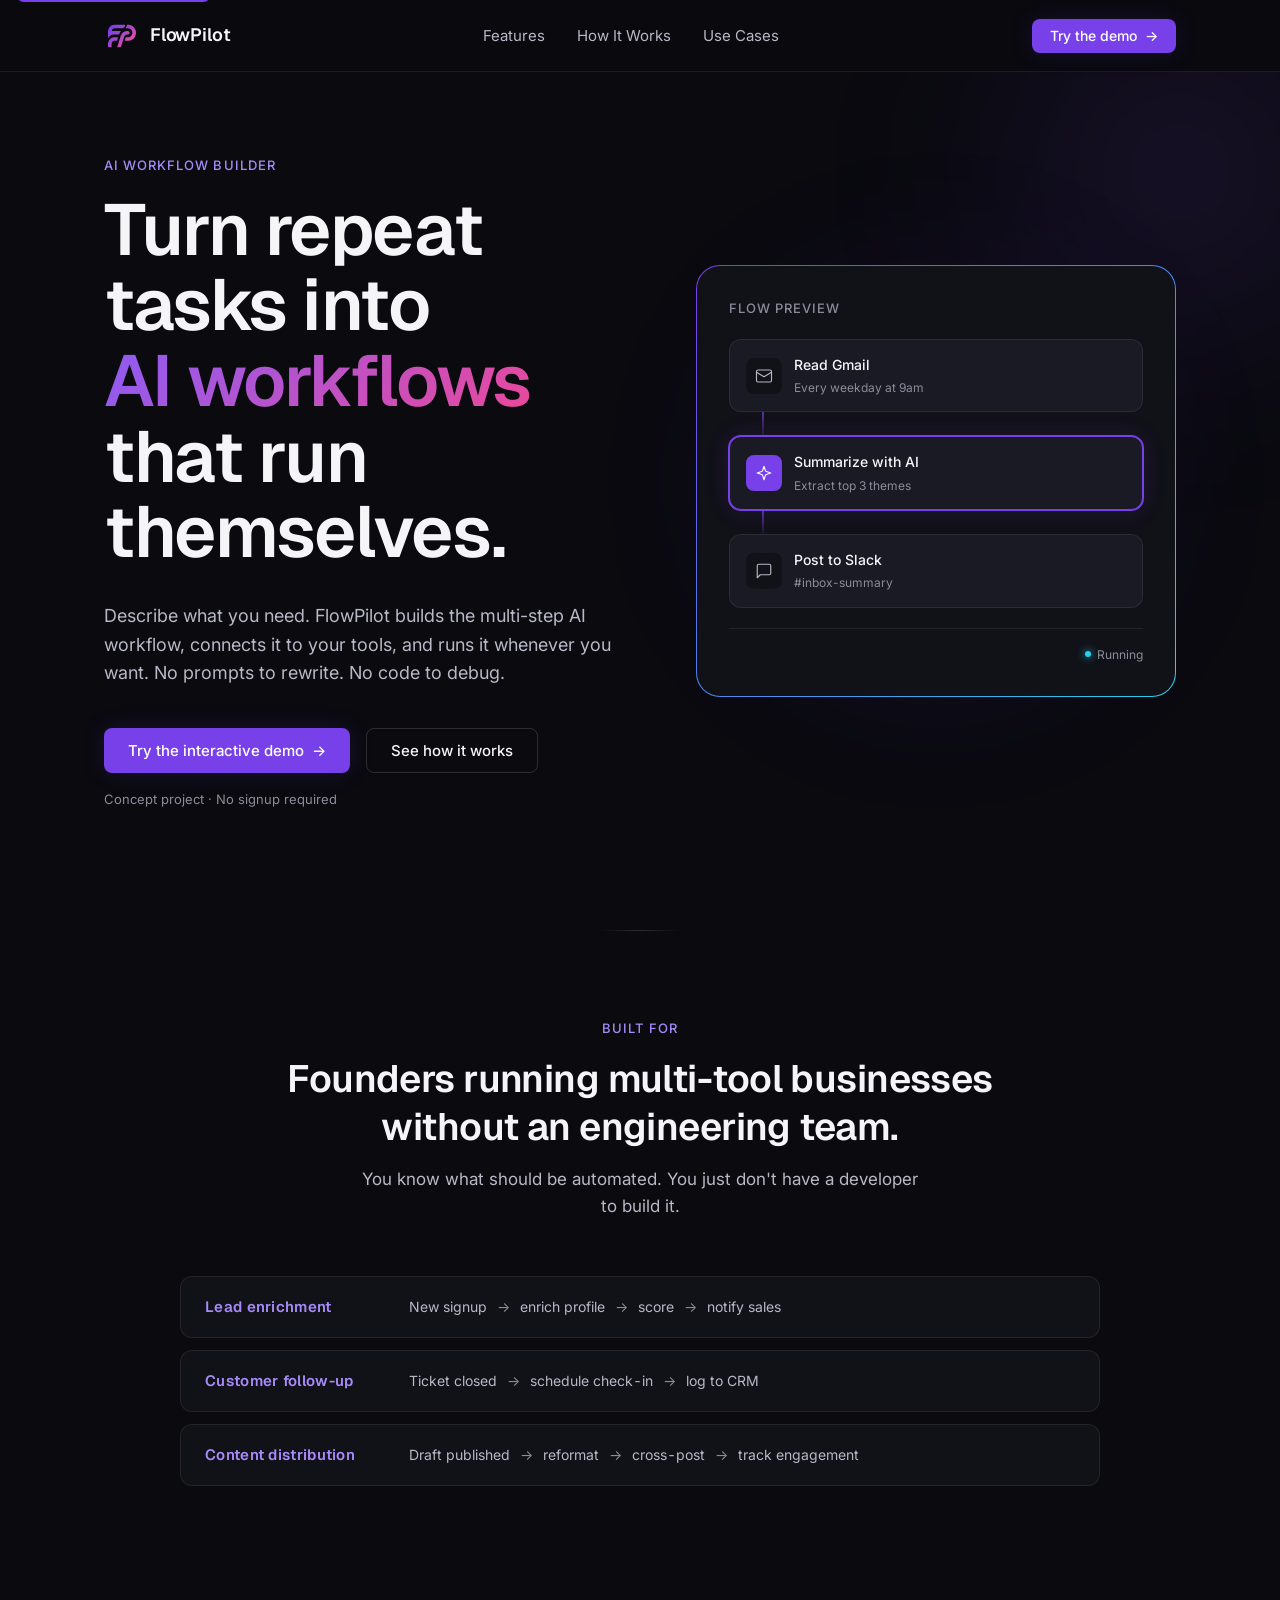
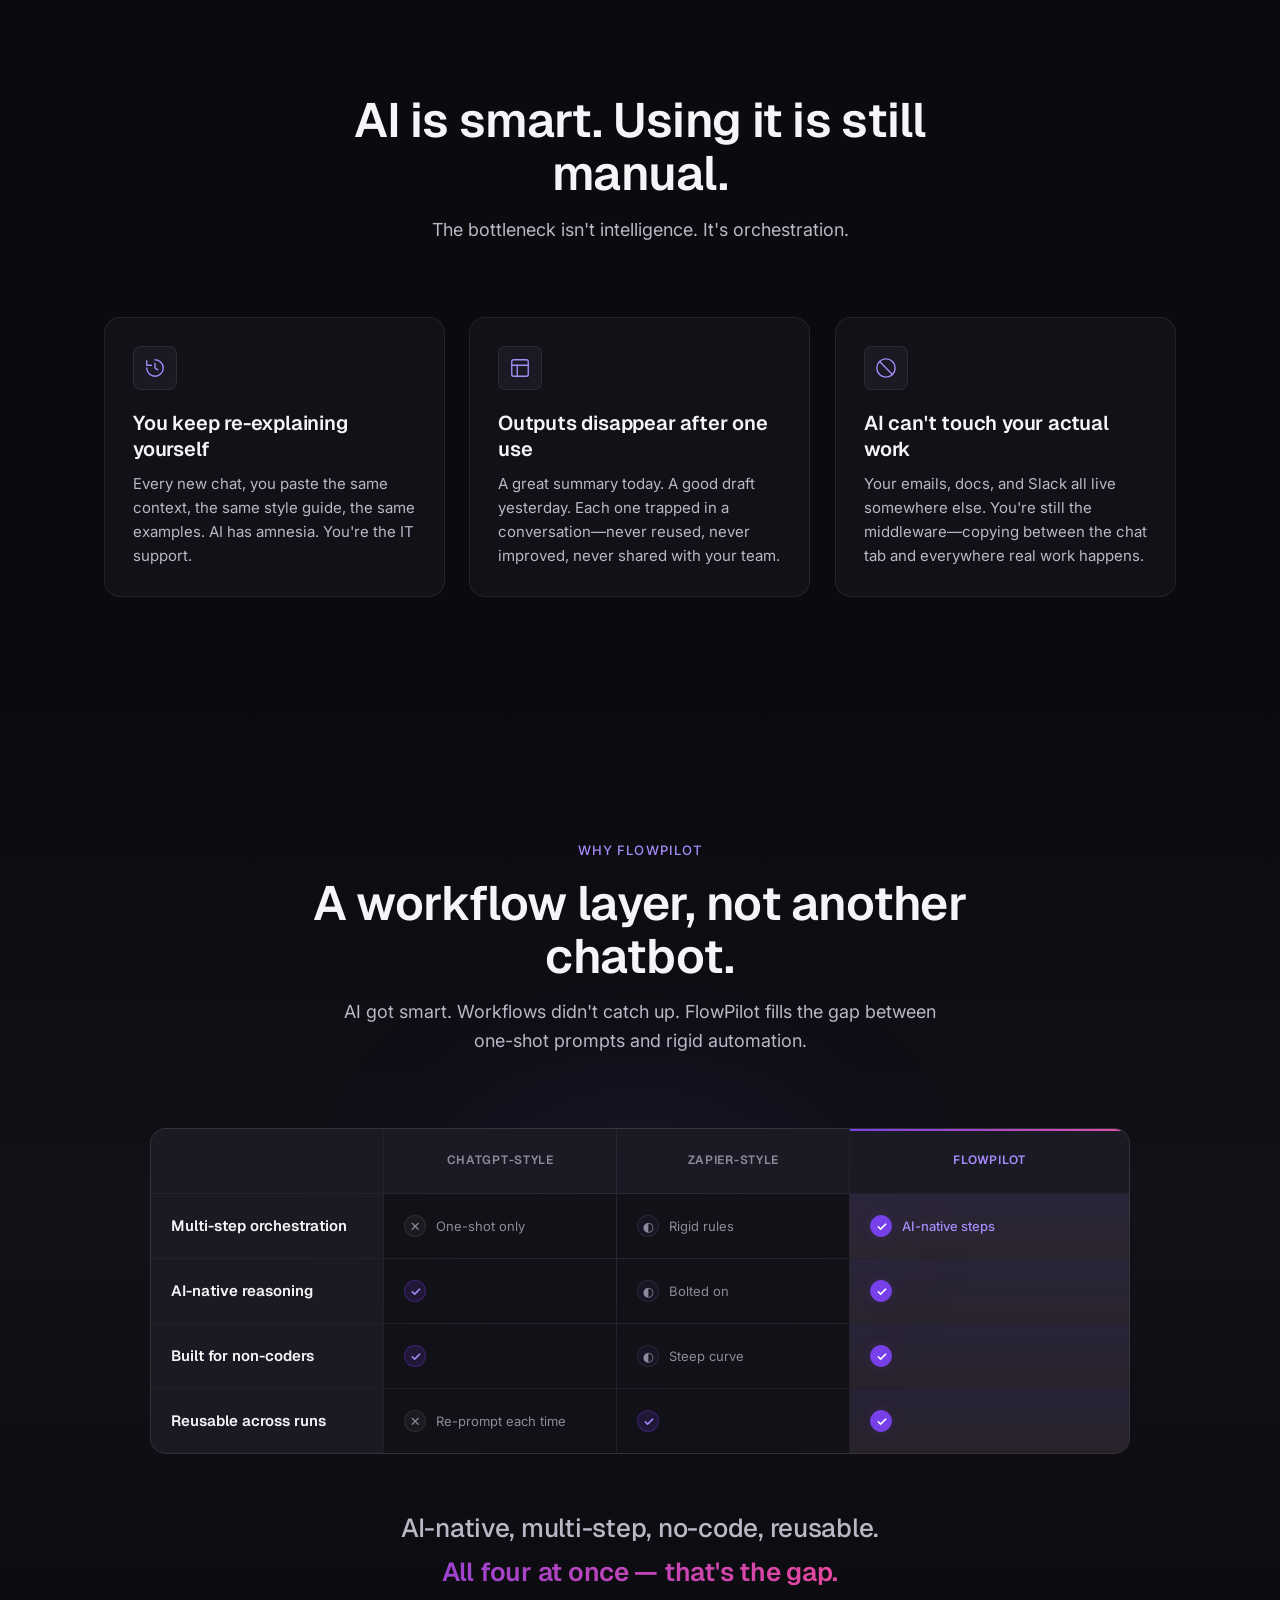
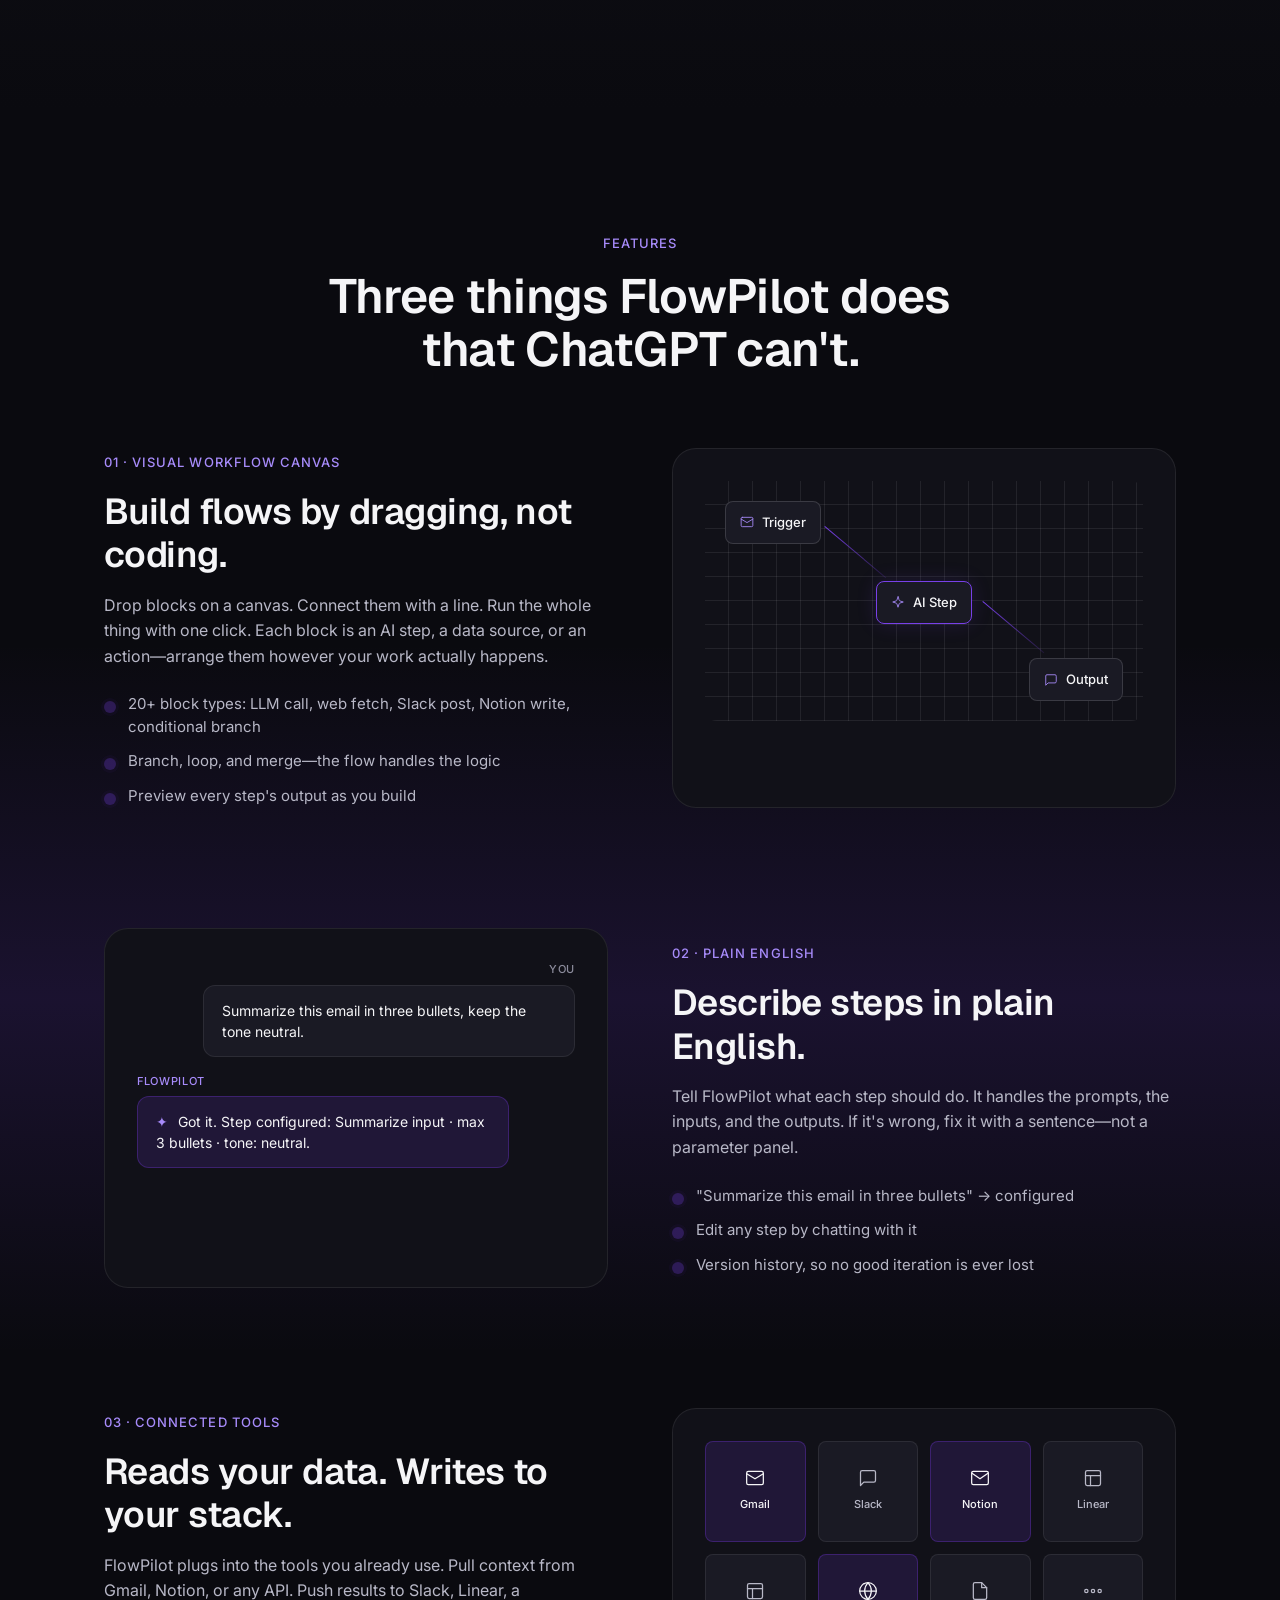
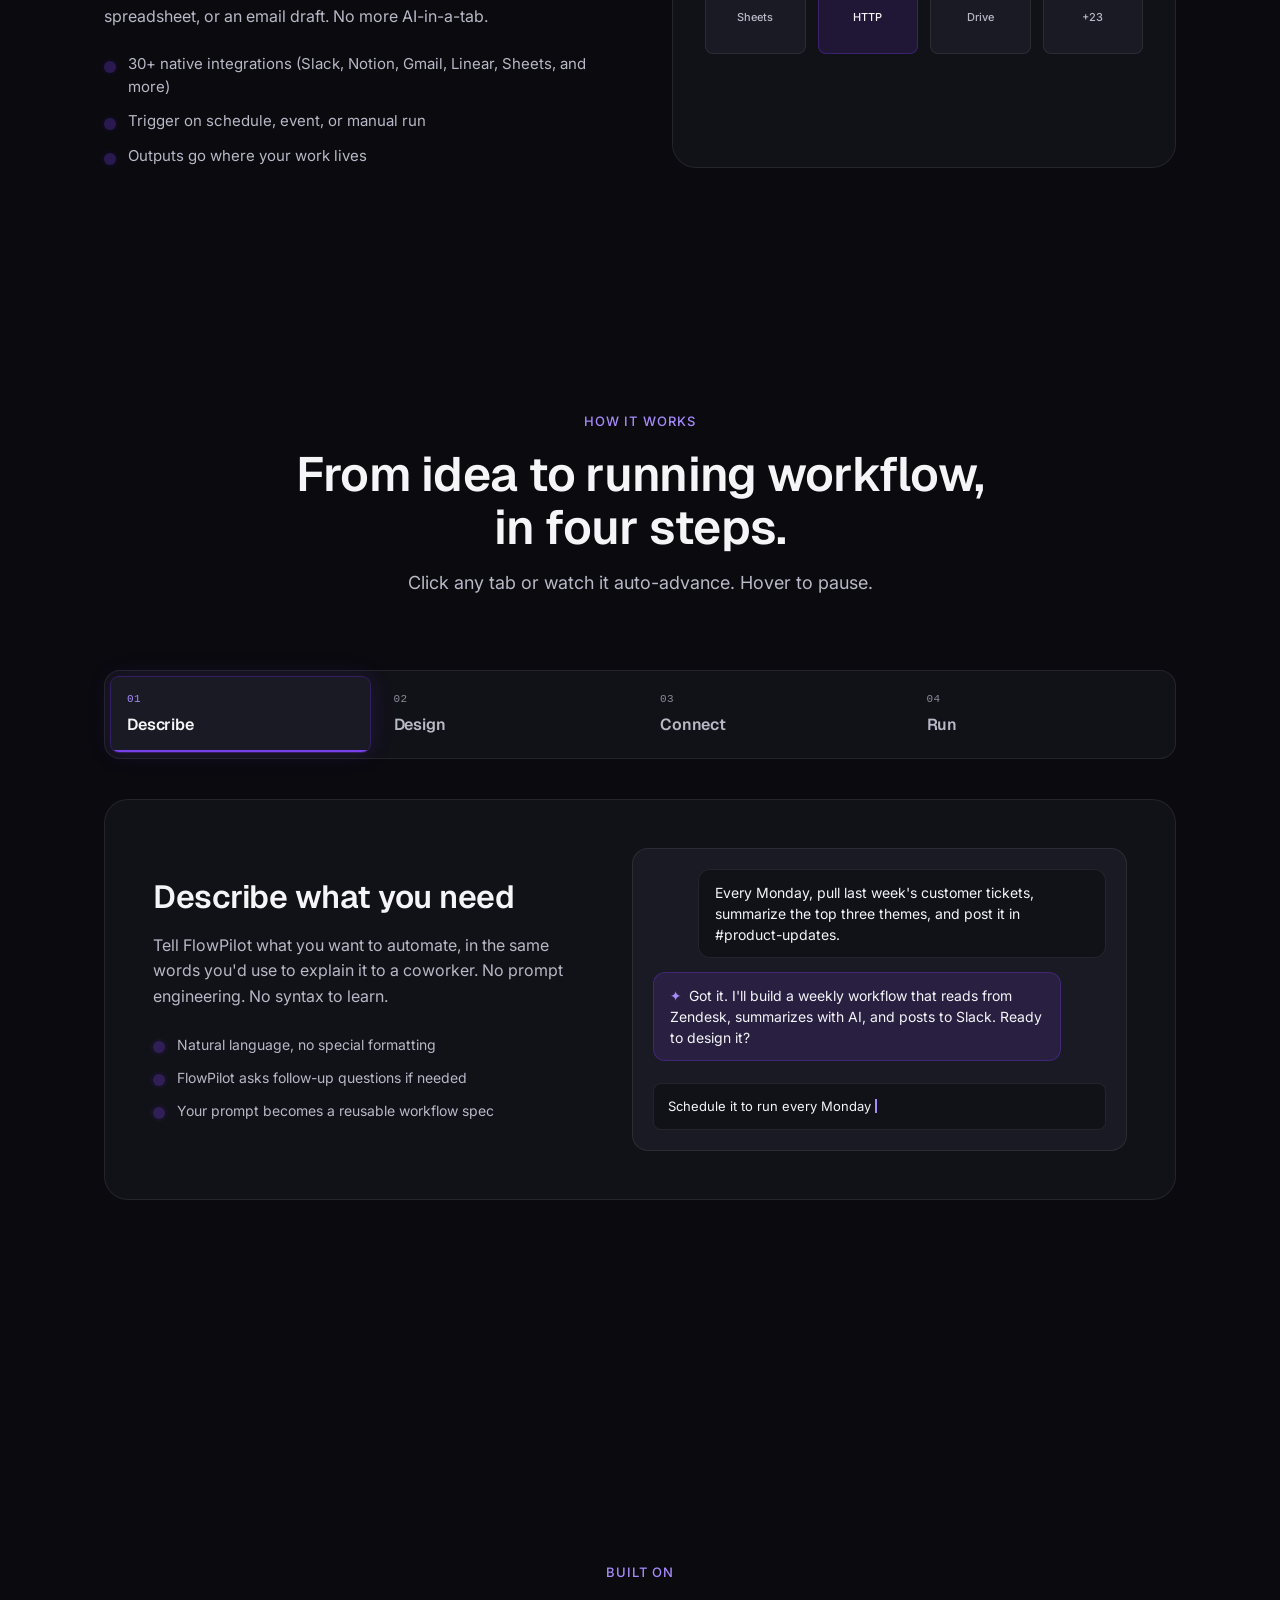
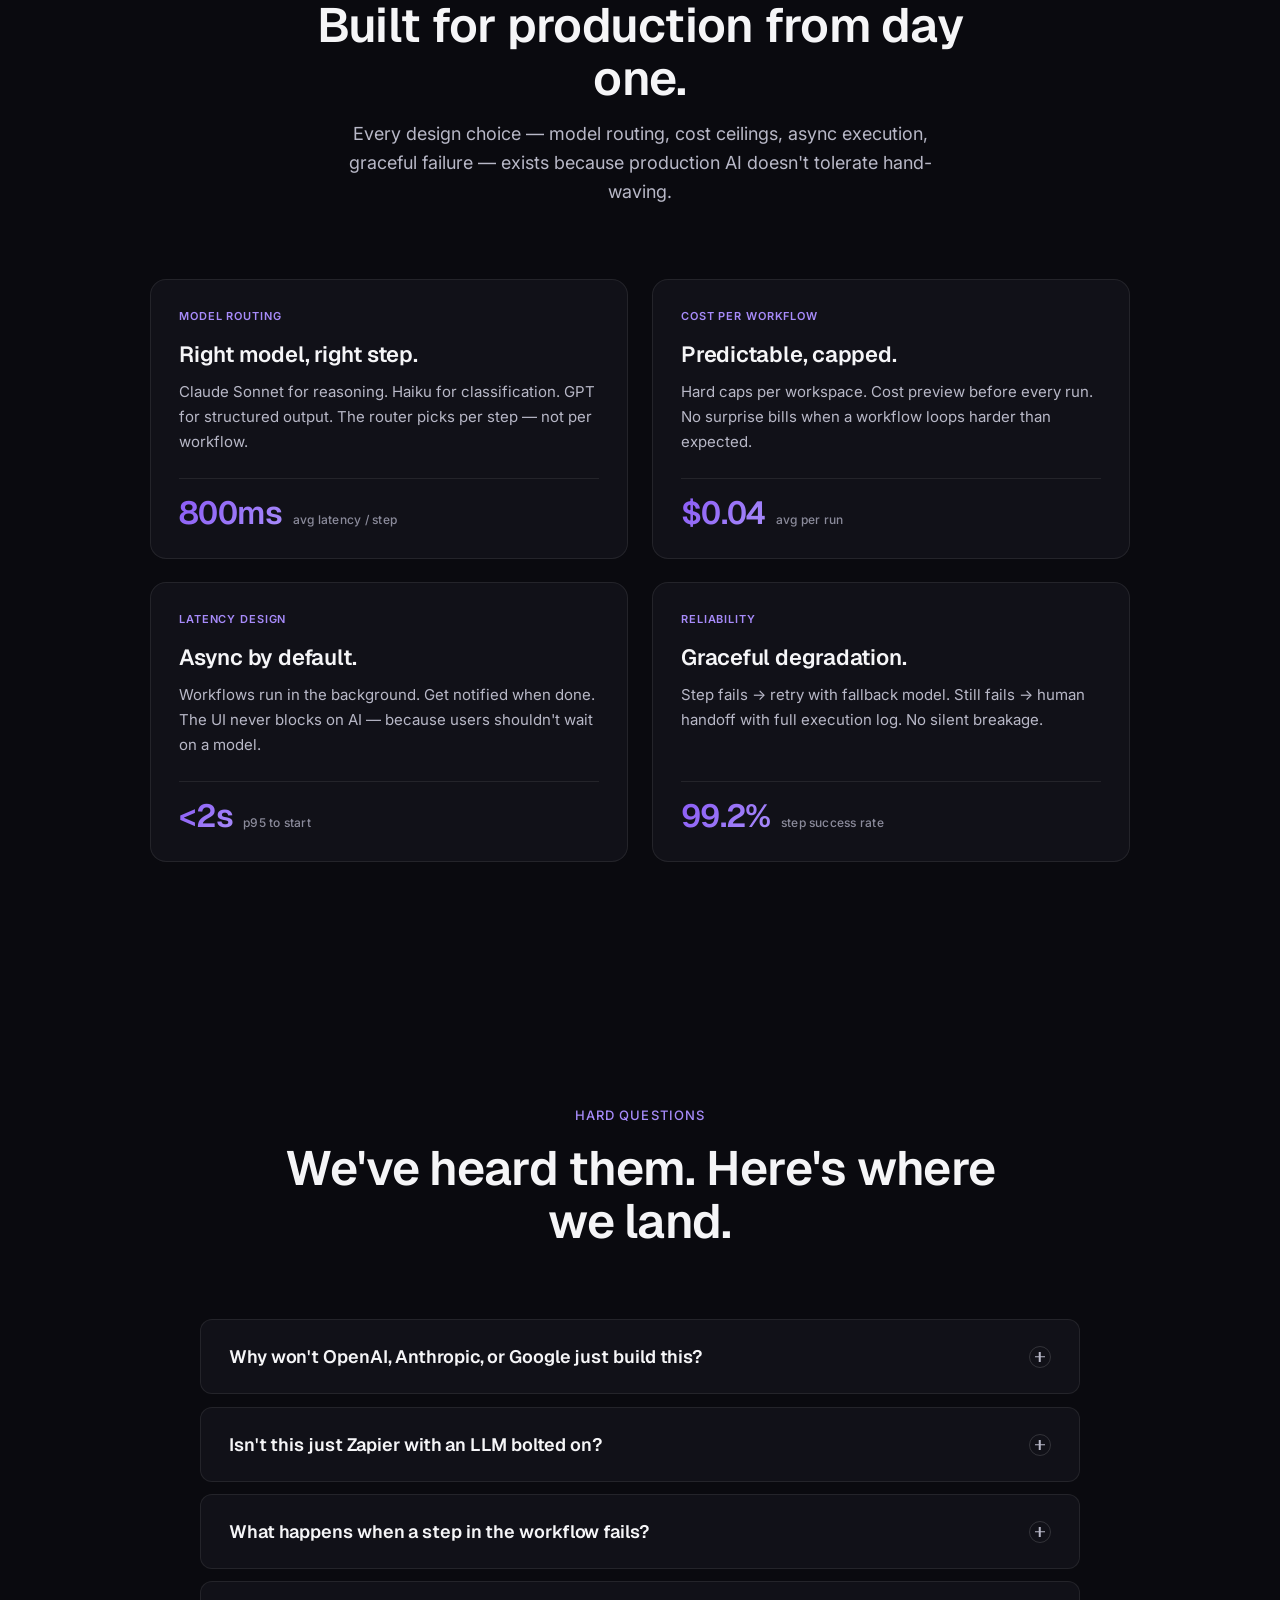
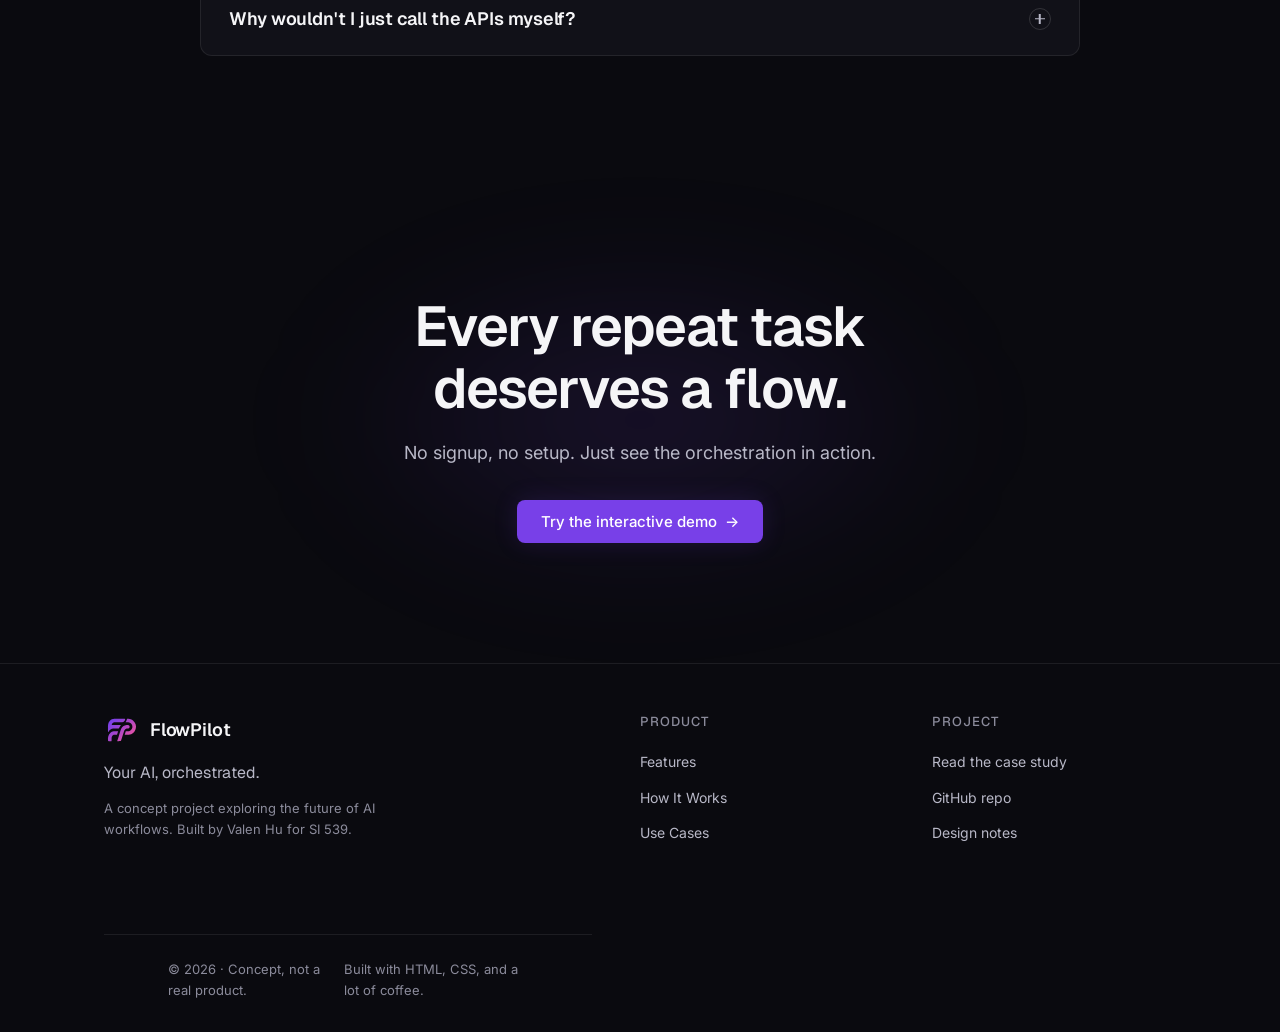
==== commit b3335792: "Add files via upload" ====
--- a/index.html
+++ b/index.html
@@ -6,6 +6,26 @@
   <meta name="description" content="FlowPilot lets non-technical users build multi-step AI workflows visually. A concept product showcase by Valen Hu for SI 539.">
   <meta name="theme-color" content="#0A0A0F">
   <title>FlowPilot — Your AI, orchestrated.</title>
+  <!-- Favicons -->
+  <link rel="icon" type="image/svg+xml" href="assets/flowpilot-gradient-transparent.svg">
+  <link rel="icon" type="image/x-icon" href="assets/flowpilot-favicon.ico">
+  <link rel="icon" type="image/png" sizes="32x32" href="assets/flowpilot-gradient-32.png">
+  <link rel="icon" type="image/png" sizes="16x16" href="assets/flowpilot-gradient-16.png">
+  <link rel="apple-touch-icon" sizes="180x180" href="assets/flowpilot-gradient-180.png">
+
+  <!-- Open Graph (social sharing) -->
+  <meta property="og:type" content="website">
+  <meta property="og:title" content="FlowPilot — Your AI, orchestrated.">
+  <meta property="og:description" content="Visual AI workflow orchestration. Build multi-step AI workflows in plain language.">
+  <meta property="og:image" content="assets/flowpilot-og-card-1200x630.png">
+  <meta property="og:image:width" content="1200">
+  <meta property="og:image:height" content="630">
+
+  <!-- Twitter Card -->
+  <meta name="twitter:card" content="summary_large_image">
+  <meta name="twitter:title" content="FlowPilot — Your AI, orchestrated.">
+  <meta name="twitter:description" content="Visual AI workflow orchestration.">
+  <meta name="twitter:image" content="assets/flowpilot-og-card-1200x630.png">
 
   <!-- Fonts: Geist (display) + Inter (body) -->
   <link rel="preconnect" href="https://fonts.googleapis.com">
@@ -17,6 +37,7 @@
   <link rel="stylesheet" href="styles/base.css">
   <link rel="stylesheet" href="styles/components.css">
   <link rel="stylesheet" href="styles/hiw.css">
+  <link rel="stylesheet" href="styles/why-built.css">
 </head>
 <body>
 
@@ -28,10 +49,10 @@
        ═══════════════════════════════════════════ -->
   <header class="site-nav">
     <div class="site-nav__inner">
-      <a href="index.html" class="site-nav__brand" aria-label="FlowPilot home">
-        <span class="site-nav__logo" aria-hidden="true">▸</span>
-        <span>FlowPilot</span>
-      </a>
+        <a href="index.html" class="site-nav__brand" aria-label="FlowPilot home">
+         <img src="assets/flowpilot-gradient-transparent.svg" alt="" class="site-nav__logo" aria-hidden="true">
+         <span class="site-nav__wordmark">FlowPilot</span>
+        </a>
 
       <nav class="site-nav__links" aria-label="Main navigation">
         <a href="#features">Features</a>
@@ -162,6 +183,58 @@
     </section>
 
     <!-- ═══════════════════════════════════════════
+         BUILT FOR (B-1)
+         ═══════════════════════════════════════════ -->
+    <section class="built-for">
+      <div class="section-container">
+        <span class="eyebrow reveal">Built for</span>
+        <h2 class="built-for__statement reveal">
+          Founders running multi-tool businesses without an engineering team.
+        </h2>
+        <p class="built-for__sub reveal">
+          You know what should be automated. You just don't have a developer to build it.
+        </p>
+
+        <ul class="built-for__scenarios">
+          <li class="scenario reveal">
+            <span class="scenario__label">Lead enrichment</span>
+            <span class="scenario__flow">
+              <span class="scenario__step">New signup</span>
+              <span class="scenario__arrow" aria-hidden="true">→</span>
+              <span class="scenario__step">enrich profile</span>
+              <span class="scenario__arrow" aria-hidden="true">→</span>
+              <span class="scenario__step">score</span>
+              <span class="scenario__arrow" aria-hidden="true">→</span>
+              <span class="scenario__step">notify sales</span>
+            </span>
+          </li>
+          <li class="scenario reveal">
+            <span class="scenario__label">Customer follow-up</span>
+            <span class="scenario__flow">
+              <span class="scenario__step">Ticket closed</span>
+              <span class="scenario__arrow" aria-hidden="true">→</span>
+              <span class="scenario__step">schedule check-in</span>
+              <span class="scenario__arrow" aria-hidden="true">→</span>
+              <span class="scenario__step">log to CRM</span>
+            </span>
+          </li>
+          <li class="scenario reveal">
+            <span class="scenario__label">Content distribution</span>
+            <span class="scenario__flow">
+              <span class="scenario__step">Draft published</span>
+              <span class="scenario__arrow" aria-hidden="true">→</span>
+              <span class="scenario__step">reformat</span>
+              <span class="scenario__arrow" aria-hidden="true">→</span>
+              <span class="scenario__step">cross-post</span>
+              <span class="scenario__arrow" aria-hidden="true">→</span>
+              <span class="scenario__step">track engagement</span>
+            </span>
+          </li>
+        </ul>
+      </div>
+    </section>
+
+    <!-- ═══════════════════════════════════════════
          PAIN POINTS
          ═══════════════════════════════════════════ -->
     <section class="pain-points">
@@ -216,6 +289,93 @@
             </p>
           </article>
         </div>
+      </div>
+    </section>
+
+    <!-- ═══════════════════════════════════════════
+         WHY FLOWPILOT (A-1)
+         ═══════════════════════════════════════════ -->
+    <section class="why-flowpilot section-padding" id="why-flowpilot">
+      <div class="section-container">
+        <header class="section-header reveal">
+          <span class="eyebrow">Why FlowPilot</span>
+          <h2 class="section-title">A workflow layer, not another chatbot.</h2>
+          <p class="section-subhead">
+            AI got smart. Workflows didn't catch up. FlowPilot fills the gap between one-shot prompts and rigid automation.
+          </p>
+        </header>
+
+        <div class="comparison reveal">
+          <div class="comparison__row comparison__row--head">
+            <div class="comparison__cell comparison__cell--label" aria-hidden="true"></div>
+            <div class="comparison__cell">ChatGPT-style</div>
+            <div class="comparison__cell">Zapier-style</div>
+            <div class="comparison__cell comparison__cell--ours">FlowPilot</div>
+          </div>
+
+          <div class="comparison__row">
+            <div class="comparison__cell comparison__cell--label">Multi-step orchestration</div>
+            <div class="comparison__cell" data-state="no">
+              <span class="comparison__icon" aria-label="No">✕</span>
+              <span class="comparison__note">One-shot only</span>
+            </div>
+            <div class="comparison__cell" data-state="partial">
+              <span class="comparison__icon" aria-label="Partial">◐</span>
+              <span class="comparison__note">Rigid rules</span>
+            </div>
+            <div class="comparison__cell comparison__cell--ours" data-state="yes">
+              <span class="comparison__icon" aria-label="Yes">✓</span>
+              <span class="comparison__note">AI-native steps</span>
+            </div>
+          </div>
+
+          <div class="comparison__row">
+            <div class="comparison__cell comparison__cell--label">AI-native reasoning</div>
+            <div class="comparison__cell" data-state="yes">
+              <span class="comparison__icon" aria-label="Yes">✓</span>
+            </div>
+            <div class="comparison__cell" data-state="partial">
+              <span class="comparison__icon" aria-label="Partial">◐</span>
+              <span class="comparison__note">Bolted on</span>
+            </div>
+            <div class="comparison__cell comparison__cell--ours" data-state="yes">
+              <span class="comparison__icon" aria-label="Yes">✓</span>
+            </div>
+          </div>
+
+          <div class="comparison__row">
+            <div class="comparison__cell comparison__cell--label">Built for non-coders</div>
+            <div class="comparison__cell" data-state="yes">
+              <span class="comparison__icon" aria-label="Yes">✓</span>
+            </div>
+            <div class="comparison__cell" data-state="partial">
+              <span class="comparison__icon" aria-label="Partial">◐</span>
+              <span class="comparison__note">Steep curve</span>
+            </div>
+            <div class="comparison__cell comparison__cell--ours" data-state="yes">
+              <span class="comparison__icon" aria-label="Yes">✓</span>
+            </div>
+          </div>
+
+          <div class="comparison__row">
+            <div class="comparison__cell comparison__cell--label">Reusable across runs</div>
+            <div class="comparison__cell" data-state="no">
+              <span class="comparison__icon" aria-label="No">✕</span>
+              <span class="comparison__note">Re-prompt each time</span>
+            </div>
+            <div class="comparison__cell" data-state="yes">
+              <span class="comparison__icon" aria-label="Yes">✓</span>
+            </div>
+            <div class="comparison__cell comparison__cell--ours" data-state="yes">
+              <span class="comparison__icon" aria-label="Yes">✓</span>
+            </div>
+          </div>
+        </div>
+
+        <p class="why-flowpilot__pull reveal">
+          AI-native, multi-step, no-code, reusable.
+          <span class="why-flowpilot__pull-accent">All four at once — that's the gap.</span>
+        </p>
       </div>
     </section>
 
@@ -690,13 +850,146 @@
     </section>
 
     <!-- ═══════════════════════════════════════════
+         BUILT ON (A-2)
+         ═══════════════════════════════════════════ -->
+    <section class="built-on section-padding" id="built-on">
+      <div class="section-container">
+        <header class="section-header reveal">
+          <span class="eyebrow">Built On</span>
+          <h2 class="section-title">Built for production from day one.</h2>
+          <p class="section-subhead">
+            Every design choice — model routing, cost ceilings, async execution, graceful failure — exists because production AI doesn't tolerate hand-waving.
+          </p>
+        </header>
+
+        <div class="built-on__grid">
+
+          <article class="bo-card reveal">
+            <span class="bo-card__eyebrow">Model Routing</span>
+            <h3 class="bo-card__title">Right model, right step.</h3>
+            <p class="bo-card__body">
+              Claude Sonnet for reasoning. Haiku for classification. GPT for structured output. The router picks per step — not per workflow.
+            </p>
+            <div class="bo-card__stat">
+              <span class="bo-card__stat-value">800ms</span>
+              <span class="bo-card__stat-label">avg latency / step</span>
+            </div>
+          </article>
+
+          <article class="bo-card reveal">
+            <span class="bo-card__eyebrow">Cost per workflow</span>
+            <h3 class="bo-card__title">Predictable, capped.</h3>
+            <p class="bo-card__body">
+              Hard caps per workspace. Cost preview before every run. No surprise bills when a workflow loops harder than expected.
+            </p>
+            <div class="bo-card__stat">
+              <span class="bo-card__stat-value">$0.04</span>
+              <span class="bo-card__stat-label">avg per run</span>
+            </div>
+          </article>
+
+          <article class="bo-card reveal">
+            <span class="bo-card__eyebrow">Latency design</span>
+            <h3 class="bo-card__title">Async by default.</h3>
+            <p class="bo-card__body">
+              Workflows run in the background. Get notified when done. The UI never blocks on AI — because users shouldn't wait on a model.
+            </p>
+            <div class="bo-card__stat">
+              <span class="bo-card__stat-value">&lt;2s</span>
+              <span class="bo-card__stat-label">p95 to start</span>
+            </div>
+          </article>
+
+          <article class="bo-card reveal">
+            <span class="bo-card__eyebrow">Reliability</span>
+            <h3 class="bo-card__title">Graceful degradation.</h3>
+            <p class="bo-card__body">
+              Step fails → retry with fallback model. Still fails → human handoff with full execution log. No silent breakage.
+            </p>
+            <div class="bo-card__stat">
+              <span class="bo-card__stat-value">99.2%</span>
+              <span class="bo-card__stat-label">step success rate</span>
+            </div>
+          </article>
+
+        </div>
+      </div>
+    </section>
+
+    <!-- ═══════════════════════════════════════════
+         HARD QUESTIONS (A-3)
+         ═══════════════════════════════════════════ -->
+    <section class="hard-questions section-padding" id="hard-questions">
+      <div class="section-container">
+        <header class="section-header reveal">
+          <span class="eyebrow">Hard Questions</span>
+          <h2 class="section-title">We've heard them. Here's where we land.</h2>
+        </header>
+
+        <div class="hq-list">
+
+          <details class="hq-item reveal">
+            <summary class="hq-item__question">
+              <span class="hq-item__text">Why won't OpenAI, Anthropic, or Google just build this?</span>
+              <span class="hq-item__icon" aria-hidden="true"></span>
+            </summary>
+            <div class="hq-item__answer">
+              <p>Plausibly they will. Custom GPTs and Claude Skills already point at the workflow direction.</p>
+              <p>But foundation labs optimize for <em>model capability</em>, not <em>business workflow integration</em>. Building a real workflow product means owning OAuth flows for Slack, Notion, Salesforce, HubSpot, retry logic, audit logs, multi-tenant cost ceilings, role-based permissions — surface area that's orthogonal to model research.</p>
+              <p class="hq-item__punch">The pattern repeats: AWS could have built Stripe. Google could have built Notion. They didn't, because verticalized integration is a different game than infrastructure.</p>
+            </div>
+          </details>
+
+          <details class="hq-item reveal">
+            <summary class="hq-item__question">
+              <span class="hq-item__text">Isn't this just Zapier with an LLM bolted on?</span>
+              <span class="hq-item__icon" aria-hidden="true"></span>
+            </summary>
+            <div class="hq-item__answer">
+              <p>Zapier connects apps via deterministic if-this-then-that triggers. FlowPilot orchestrates <em>AI reasoning</em> across steps — meaning each step can interpret unstructured input, decide what to do, and adjust the flow's trajectory.</p>
+              <p>Concretely: a Zapier zap can't "summarize this email and decide if it's a sales lead, then route to the right pipeline based on the topic." Each italicized verb requires reasoning, not branching logic.</p>
+              <p class="hq-item__punch">Zapier is a graph of triggers. FlowPilot is a graph of decisions.</p>
+            </div>
+          </details>
+
+          <details class="hq-item reveal">
+            <summary class="hq-item__question">
+              <span class="hq-item__text">What happens when a step in the workflow fails?</span>
+              <span class="hq-item__icon" aria-hidden="true"></span>
+            </summary>
+            <div class="hq-item__answer">
+              <p>Three layers of fallback.</p>
+              <p>First, automatic retry with a fallback model — if Claude Sonnet times out, the step retries with GPT-4o or a smaller model.</p>
+              <p>Second, if the step still fails, the workflow pauses and surfaces a structured error with full execution log: what step, what input, what the model returned. Not a stack trace.</p>
+              <p class="hq-item__punch">Third, every workflow has a human-in-the-loop checkpoint option for high-stakes steps — set once, applies forever.</p>
+            </div>
+          </details>
+
+          <details class="hq-item reveal">
+            <summary class="hq-item__question">
+              <span class="hq-item__text">Why wouldn't I just call the APIs myself?</span>
+              <span class="hq-item__icon" aria-hidden="true"></span>
+            </summary>
+            <div class="hq-item__answer">
+              <p>If you have an engineering team, you should. FlowPilot isn't trying to compete with hand-rolled pipelines.</p>
+              <p>But for the founder running a multi-tool business without a developer — the time to set up an API key, write the script, deploy it somewhere with a cron, debug the prompts, monitor failures, and update it when an API contract changes — that's not "free." That's roughly 8-15 hours of tooling per workflow, then ongoing maintenance.</p>
+              <p class="hq-item__punch">The right question isn't "could I do this myself" — it's "is the time worth more than $29 a month."</p>
+            </div>
+          </details>
+
+        </div>
+      </div>
+    </section>
+
+
+    <!-- ═══════════════════════════════════════════
          FINAL CTA
          ═══════════════════════════════════════════ -->
     <section class="final-cta">
       <div class="final-cta__inner reveal">
         <h2 class="final-cta__title">Every repeat task deserves a flow.</h2>
         <p class="final-cta__subhead">
-          FlowPilot is the AI workflow layer your team has been waiting for.
+          No signup, no setup. Just see the orchestration in action.
         </p>
         <a href="#how-it-works" class="btn btn--primary">
           Try the interactive demo <span aria-hidden="true">→</span>
@@ -713,8 +1006,8 @@
     <div class="site-footer__inner">
       <div class="site-footer__brand">
         <a href="index.html" class="site-nav__brand" aria-label="FlowPilot home">
-          <span class="site-nav__logo" aria-hidden="true">▸</span>
-          <span>FlowPilot</span>
+         <img src="assets/flowpilot-gradient-transparent.svg" alt="" class="site-nav__logo" aria-hidden="true">
+         <span class="site-nav__wordmark">FlowPilot</span>
         </a>
         <p class="site-footer__tagline">Your AI, orchestrated.</p>
         <p class="site-footer__note">
@@ -734,12 +1027,11 @@
       <div class="site-footer__col">
         <h3>Project</h3>
         <ul>
-          <li><a href="#">About this concept</a></li>
+          <li><a href="case-study.html" class="footer-cs-link">Read the case study</a></li>
           <li><a href="#">GitHub repo</a></li>
           <li><a href="#">Design notes</a></li>
         </ul>
       </div>
-    </div>
 
     <div class="site-footer__bottom">
       <span>© 2026 · Concept, not a real product.</span>
--- a/styles/variables.css
+++ b/styles/variables.css
@@ -23,18 +23,18 @@
   /* ─── Brand (violet) ─── */
   --brand-300: #A78BFA;
   --brand-400: #8B5CF6;
-  --brand-500: #7C3AED;   /* PRIMARY */
+  --brand-500: #7840E8;   /* PRIMARY · synced with logo gradient start */
   --brand-600: #6D28D9;   /* hover */
   --brand-700: #5B21B6;   /* pressed */
-  --brand-glow: rgba(124, 58, 237, 0.4);
-  --brand-glow-soft: rgba(124, 58, 237, 0.15);
+  --brand-glow: rgba(120, 64, 232, 0.4);
+  --brand-glow-soft: rgba(120, 64, 232, 0.15);
 
   /* ─── Accents ─── */
   --accent-cyan: #22D3EE;
   --accent-pink: #EC4899;
 
   /* ─── Gradients ─── */
-  --gradient-hero: linear-gradient(135deg, #7C3AED 0%, #EC4899 100%);
+  --gradient-hero: linear-gradient(135deg, #7840E8 0%, #E050A8 100%);
   --gradient-border: linear-gradient(135deg, #7C3AED 0%, #22D3EE 100%);
 
   /* ─── Typography ─── */
--- a/styles/base.css
+++ b/styles/base.css
@@ -97,7 +97,7 @@
   font-weight: 500;
   letter-spacing: 0.08em;
   text-transform: uppercase;
-  color: var(--brand-400);
+  color: var(--brand-300);
 }
 
 @media (min-width: 1024px) {
--- a/styles/components.css
+++ b/styles/components.css
@@ -38,25 +38,29 @@
 .site-nav__brand {
   display: flex;
   align-items: center;
-  gap: 8px;
+  gap: 10px;
+  color: var(--text-0);
+}
+
+.site-nav__logo {
+  width: 32px;
+  height: 32px;
+  flex-shrink: 0;
+}
+
+@media (min-width: 1024px) {
+  .site-nav__logo {
+    width: 36px;
+    height: 36px;
+  }
+}
+
+.site-nav__wordmark {
   font-family: var(--font-display);
   font-weight: 600;
   font-size: 18px;
   color: var(--text-0);
   letter-spacing: -0.01em;
-}
-
-.site-nav__logo {
-  display: inline-flex;
-  align-items: center;
-  justify-content: center;
-  width: 28px;
-  height: 28px;
-  background: var(--gradient-hero);
-  border-radius: var(--radius-md);
-  color: #fff;
-  font-size: 14px;
-  line-height: 1;
 }
 
 .site-nav__links {
@@ -593,6 +597,15 @@
 .hero .workflow-line {
   position: relative;
   overflow: visible;
+  z-index: 0;
+}
+
+/* Match HIW behavior: make all nodes positioned and above lines.
+   This ensures the traveling particle (line::after) stays within the
+   line's visual range and doesn't float over node cards. */
+.hero .workflow-node {
+  position: relative;
+  z-index: 1;
 }
 
 .hero .workflow-line::after {
@@ -723,7 +736,7 @@
   background: var(--bg-2);
   border: 1px solid var(--border);
   border-radius: var(--radius-md);
-  color: var(--brand-400);
+  color: var(--brand-300);
   margin-bottom: 20px;
 }
 
@@ -889,7 +902,7 @@
 .canvas-block svg {
   width: 14px;
   height: 14px;
-  color: var(--brand-400);
+  color: var(--brand-300);
 }
 
 .canvas-block--1 { top: 20px; left: 20px; }
@@ -954,7 +967,7 @@
 
 .chat-bubble--ai::before {
   content: "✦";
-  color: var(--brand-400);
+  color: var(--brand-300);
   margin-right: 6px;
   font-weight: 700;
 }
@@ -969,7 +982,7 @@
 }
 
 .chat-label--ai {
-  color: var(--brand-400);
+  color: var(--brand-300);
   align-self: flex-start;
 }
 
@@ -1094,7 +1107,7 @@
   font-family: var(--font-display);
   font-size: 15px;
   font-weight: 600;
-  color: var(--brand-400);
+  color: var(--brand-300);
   box-shadow: 0 0 20px var(--brand-glow-soft);
 }
 
--- a/styles/hiw.css
+++ b/styles/hiw.css
@@ -59,7 +59,7 @@
 }
 
 .hiw__tab--active .hiw__tab-num {
-  color: var(--brand-400);
+  color: var(--brand-300);
 }
 
 .hiw__tab-label {
@@ -254,7 +254,7 @@
 }
 
 .hiw-chat__star {
-  color: var(--brand-400);
+  color: var(--brand-300);
   margin-right: 4px;
   font-weight: 700;
 }
@@ -278,7 +278,7 @@
   display: inline-block;
   width: 2px;
   height: 14px;
-  background: var(--brand-400);
+  background: var(--brand-300);
   animation: hiw-blink 1s infinite step-end;
 }
 
@@ -573,10 +573,19 @@
    TAB 1: DESCRIBE — Chat conversation
    ═══════════════════════════════════════════ */
 
-/* Hide elements initially when not animating */
+/* Hide elements initially when not animating.
+   Using visibility + opacity (not opacity alone) ensures WAVE / other
+   tools that don't run JS skip contrast checks on these pre-animation
+   elements — they are properly "not visible" in the accessibility tree. */
 .hiw-chat__bubble,
 .hiw-chat__input {
   opacity: 0;
+  visibility: hidden;
+}
+
+.hiw__panel.is-animating .hiw-chat__bubble,
+.hiw__panel.is-animating .hiw-chat__input {
+  visibility: visible;
 }
 
 .hiw__panel.is-animating .hiw-chat__bubble--user {
--- a/styles/why-built.css
+++ b/styles/why-built.css
@@ -0,0 +1,680 @@
+/* ============================================
+   FlowPilot — Built For + Why FlowPilot
+   B-1 persona condensation + A-1 positioning
+   ============================================ */
+
+/* ═══════════════════════════════════════════
+   BUILT FOR (B-1)
+   ═══════════════════════════════════════════ */
+
+.built-for {
+  padding: 64px 0 56px;
+  position: relative;
+  z-index: 1;
+  background: var(--bg-0);
+}
+
+.built-for::before {
+  content: "";
+  position: absolute;
+  top: 0;
+  left: 50%;
+  transform: translateX(-50%);
+  width: 80px;
+  height: 1px;
+  background: linear-gradient(90deg, transparent, var(--border-strong), transparent);
+}
+
+@media (min-width: 1024px) {
+  .built-for {
+    padding: 88px 0 88px;
+  }
+}
+
+.built-for .eyebrow {
+  display: block;
+  text-align: center;
+  margin-bottom: 16px;
+}
+
+.built-for__statement {
+  font-family: var(--font-display);
+  font-size: clamp(26px, 3.6vw, 38px);
+  font-weight: 600;
+  line-height: 1.25;
+  letter-spacing: -0.015em;
+  text-align: center;
+  color: var(--text-0);
+  max-width: 780px;
+  margin: 0 auto 16px;
+}
+
+.built-for__sub {
+  font-size: clamp(15px, 1.6vw, 17px);
+  line-height: 1.6;
+  color: var(--text-1);
+  text-align: center;
+  max-width: 560px;
+  margin: 0 auto 40px;
+}
+
+@media (min-width: 1024px) {
+  .built-for__sub {
+    margin-bottom: 56px;
+  }
+}
+
+/* ─── Scenarios ─── */
+.built-for__scenarios {
+  display: flex;
+  flex-direction: column;
+  gap: 12px;
+  max-width: 920px;
+  margin: 0 auto;
+}
+
+.scenario {
+  display: flex;
+  flex-direction: column;
+  gap: 8px;
+  padding: 16px 20px;
+  background: var(--bg-1);
+  border: 1px solid var(--border);
+  border-radius: var(--radius-lg);
+  transition: border-color var(--duration-base) var(--ease-out);
+}
+
+.scenario:hover {
+  border-color: var(--border-strong);
+}
+
+@media (min-width: 768px) {
+  .scenario {
+    flex-direction: row;
+    align-items: center;
+    gap: 24px;
+    padding: 18px 24px;
+  }
+}
+
+.scenario__label {
+  font-family: var(--font-display);
+  font-size: 14px;
+  font-weight: 600;
+  color: var(--brand-300);
+  letter-spacing: 0.02em;
+  flex-shrink: 0;
+}
+
+@media (min-width: 768px) {
+  .scenario__label {
+    min-width: 180px;
+    font-size: 15px;
+  }
+}
+
+.scenario__flow {
+  display: flex;
+  flex-wrap: wrap;
+  align-items: center;
+  gap: 8px 10px;
+  font-size: 14px;
+  color: var(--text-1);
+}
+
+.scenario__step {
+  font-variant-numeric: tabular-nums;
+}
+
+.scenario__arrow {
+  color: var(--text-2);
+  font-family: var(--font-body);
+  font-weight: 400;
+  user-select: none;
+}
+
+/* ═══════════════════════════════════════════
+   WHY FLOWPILOT (A-1)
+   ═══════════════════════════════════════════ */
+
+.why-flowpilot {
+  position: relative;
+  background: linear-gradient(180deg, transparent 0%, var(--bg-1) 50%, transparent 100%);
+}
+
+.why-flowpilot::before {
+  content: "";
+  position: absolute;
+  top: 50%;
+  left: 50%;
+  transform: translate(-50%, -50%);
+  width: 600px;
+  height: 400px;
+  background: radial-gradient(ellipse, var(--brand-glow-soft), transparent 60%);
+  filter: blur(80px);
+  pointer-events: none;
+  z-index: 0;
+}
+
+.why-flowpilot .section-container {
+  position: relative;
+  z-index: 1;
+}
+
+/* ─── Comparison table ─── */
+.comparison {
+  display: grid;
+  grid-template-columns: 1fr;
+  gap: 1px;
+  max-width: 980px;
+  margin: 0 auto 40px;
+  background: var(--border);
+  border: 1px solid var(--border);
+  border-radius: var(--radius-xl);
+  overflow: hidden;
+}
+
+@media (min-width: 768px) {
+  .comparison {
+    grid-template-columns: 1fr 1fr 1fr 1.2fr;
+    margin-bottom: 56px;
+  }
+}
+
+.comparison__row {
+  display: contents;
+}
+
+.comparison__cell {
+  background: var(--bg-1);
+  padding: 14px 16px;
+  font-size: 14px;
+  color: var(--text-1);
+  display: flex;
+  align-items: center;
+  gap: 10px;
+  min-height: 56px;
+}
+
+@media (min-width: 768px) {
+  .comparison__cell {
+    padding: 18px 20px;
+    min-height: 64px;
+  }
+}
+
+/* ─── Header row (mobile: hide; desktop: show) ─── */
+.comparison__row--head .comparison__cell {
+  background: var(--bg-2);
+  font-family: var(--font-display);
+  font-size: 12px;
+  font-weight: 600;
+  letter-spacing: 0.06em;
+  text-transform: uppercase;
+  color: var(--text-2);
+  justify-content: center;
+}
+
+.comparison__row--head .comparison__cell--ours {
+  color: var(--brand-300);
+}
+
+@media (max-width: 767px) {
+  .comparison__row--head {
+    display: none;
+  }
+}
+
+/* ─── Label cells ─── */
+.comparison__cell--label {
+  font-family: var(--font-display);
+  font-weight: 600;
+  color: var(--text-0);
+  font-size: 15px;
+  background: var(--bg-2);
+}
+
+@media (max-width: 767px) {
+  .comparison__cell--label {
+    font-size: 13px;
+    letter-spacing: 0.04em;
+    text-transform: uppercase;
+    color: var(--text-2);
+    padding: 12px 16px;
+    min-height: 0;
+  }
+}
+
+/* ─── Mobile: prefix non-label cells with column name ─── */
+@media (max-width: 767px) {
+  .comparison__cell:not(.comparison__cell--label):not(.comparison__cell--ours)::before {
+    content: attr(data-col);
+    font-size: 11px;
+    color: var(--text-2);
+    text-transform: uppercase;
+    letter-spacing: 0.06em;
+    margin-right: auto;
+  }
+  .comparison__row > .comparison__cell:nth-child(2)::before { content: "ChatGPT-style"; }
+  .comparison__row > .comparison__cell:nth-child(3)::before { content: "Zapier-style"; }
+  .comparison__row > .comparison__cell:nth-child(4)::before { content: "FlowPilot"; }
+}
+
+/* ─── FlowPilot column highlight ─── */
+.comparison__cell--ours {
+  background: linear-gradient(180deg, rgba(120, 64, 232, 0.08), rgba(224, 80, 168, 0.04));
+  position: relative;
+}
+
+@media (min-width: 768px) {
+  .comparison__row:first-child .comparison__cell--ours::before {
+    content: "";
+    position: absolute;
+    top: 0;
+    left: 0;
+    right: 0;
+    height: 2px;
+    background: var(--gradient-hero);
+  }
+}
+
+/* ─── State icons ─── */
+.comparison__icon {
+  display: inline-flex;
+  align-items: center;
+  justify-content: center;
+  width: 22px;
+  height: 22px;
+  border-radius: 50%;
+  font-size: 13px;
+  font-weight: 600;
+  line-height: 1;
+  flex-shrink: 0;
+}
+
+[data-state="yes"] .comparison__icon {
+  background: var(--brand-glow-soft);
+  color: var(--brand-300);
+  border: 1px solid var(--border-lit);
+}
+
+[data-state="no"] .comparison__icon {
+  background: rgba(255, 255, 255, 0.04);
+  color: var(--text-2);
+  border: 1px solid var(--border);
+}
+
+[data-state="partial"] .comparison__icon {
+  background: rgba(120, 64, 232, 0.06);
+  color: var(--text-2);
+  border: 1px solid var(--border);
+}
+
+.comparison__cell--ours[data-state="yes"] .comparison__icon {
+  background: var(--brand-500);
+  color: #fff;
+  border-color: var(--brand-500);
+  box-shadow: 0 0 12px var(--brand-glow-soft);
+}
+
+.comparison__note {
+  font-size: 13px;
+  color: var(--text-2);
+}
+
+.comparison__cell--ours .comparison__note {
+  color: var(--brand-300);
+  font-weight: 500;
+}
+
+/* ─── Pull quote ─── */
+.why-flowpilot__pull {
+  text-align: center;
+  font-family: var(--font-display);
+  font-size: clamp(20px, 2.4vw, 26px);
+  font-weight: 500;
+  line-height: 1.4;
+  color: var(--text-1);
+  max-width: 760px;
+  margin: 0 auto;
+  letter-spacing: -0.01em;
+}
+
+.why-flowpilot__pull-accent {
+  display: block;
+  margin-top: 8px;
+  background: linear-gradient(90deg, var(--brand-500) 0%, var(--accent-pink) 80%);
+  -webkit-background-clip: text;
+  background-clip: text;
+  -webkit-text-fill-color: transparent;
+  font-weight: 600;
+}
+
+/* ═══════════════════════════════════════════
+   BUILT ON (A-2)
+   ═══════════════════════════════════════════ */
+
+.built-on {
+  position: relative;
+}
+
+.built-on__grid {
+  display: grid;
+  grid-template-columns: 1fr;
+  gap: 16px;
+  max-width: 980px;
+  margin: 0 auto;
+}
+
+@media (min-width: 768px) {
+  .built-on__grid {
+    grid-template-columns: repeat(2, 1fr);
+    gap: 20px;
+  }
+}
+
+@media (min-width: 1024px) {
+  .built-on__grid {
+    gap: 24px;
+  }
+}
+
+/* ─── Card ─── */
+.bo-card {
+  display: flex;
+  flex-direction: column;
+  padding: 24px;
+  background: var(--bg-1);
+  border: 1px solid var(--border);
+  border-radius: var(--radius-xl);
+  position: relative;
+  overflow: hidden;
+  transition: all var(--duration-base) var(--ease-out);
+}
+
+.bo-card::before {
+  content: "";
+  position: absolute;
+  top: 0;
+  left: 0;
+  right: 0;
+  height: 1px;
+  background: linear-gradient(90deg, transparent, var(--brand-glow-soft), transparent);
+  opacity: 0;
+  transition: opacity var(--duration-base) var(--ease-out);
+}
+
+.bo-card:hover {
+  border-color: var(--border-strong);
+  transform: translateY(-2px);
+  box-shadow: 0 20px 40px -24px var(--brand-glow-soft);
+}
+
+.bo-card:hover::before {
+  opacity: 1;
+}
+
+@media (min-width: 1024px) {
+  .bo-card {
+    padding: 28px;
+  }
+}
+
+/* ─── Card eyebrow ─── */
+.bo-card__eyebrow {
+  display: inline-block;
+  font-family: var(--font-body);
+  font-size: 11px;
+  font-weight: 600;
+  letter-spacing: 0.08em;
+  text-transform: uppercase;
+  color: var(--brand-300);
+  margin-bottom: 14px;
+}
+
+/* ─── Card title ─── */
+.bo-card__title {
+  font-family: var(--font-display);
+  font-size: 20px;
+  font-weight: 600;
+  line-height: 1.3;
+  color: var(--text-0);
+  letter-spacing: -0.01em;
+  margin-bottom: 12px;
+}
+
+@media (min-width: 1024px) {
+  .bo-card__title {
+    font-size: 22px;
+  }
+}
+
+/* ─── Card body ─── */
+.bo-card__body {
+  font-size: 14px;
+  line-height: 1.65;
+  color: var(--text-1);
+  margin-bottom: 24px;
+  flex: 1;
+}
+
+@media (min-width: 1024px) {
+  .bo-card__body {
+    font-size: 15px;
+  }
+}
+
+/* ─── Card stat (key visual element) ─── */
+.bo-card__stat {
+  display: flex;
+  align-items: baseline;
+  gap: 10px;
+  padding-top: 18px;
+  border-top: 1px solid var(--border);
+  margin-top: auto;
+}
+
+.bo-card__stat-value {
+  font-family: var(--font-display);
+  font-size: 28px;
+  font-weight: 600;
+  line-height: 1;
+  letter-spacing: -0.02em;
+  font-variant-numeric: tabular-nums;
+  background: linear-gradient(135deg, var(--brand-400), var(--brand-300));
+  -webkit-background-clip: text;
+  background-clip: text;
+  -webkit-text-fill-color: transparent;
+}
+
+@media (min-width: 1024px) {
+  .bo-card__stat-value {
+    font-size: 32px;
+  }
+}
+
+.bo-card__stat-label {
+  font-size: 12px;
+  font-weight: 500;
+  color: var(--text-2);
+  letter-spacing: 0.02em;
+}
+
+/* ═══════════════════════════════════════════
+   HARD QUESTIONS (A-3)
+   ═══════════════════════════════════════════ */
+
+.hard-questions {
+  position: relative;
+}
+
+.hq-list {
+  max-width: 880px;
+  margin: 0 auto;
+  display: flex;
+  flex-direction: column;
+  gap: 12px;
+}
+
+/* ─── Item (uses native <details>) ─── */
+.hq-item {
+  background: var(--bg-1);
+  border: 1px solid var(--border);
+  border-radius: var(--radius-lg);
+  overflow: hidden;
+  transition: border-color var(--duration-base) var(--ease-out);
+}
+
+.hq-item:hover {
+  border-color: var(--border-strong);
+}
+
+.hq-item[open] {
+  border-color: var(--border-lit);
+  background: linear-gradient(180deg, var(--bg-1) 0%, var(--bg-2) 100%);
+}
+
+/* ─── Question (summary) ─── */
+.hq-item__question {
+  display: flex;
+  align-items: center;
+  justify-content: space-between;
+  gap: 16px;
+  padding: 20px 24px;
+  cursor: pointer;
+  list-style: none;
+  user-select: none;
+  font-family: var(--font-display);
+  font-weight: 600;
+  font-size: 16px;
+  line-height: 1.4;
+  color: var(--text-0);
+  letter-spacing: -0.005em;
+  transition: color var(--duration-base) var(--ease-out);
+}
+
+@media (min-width: 768px) {
+  .hq-item__question {
+    padding: 24px 28px;
+    font-size: 18px;
+  }
+}
+
+/* Hide native disclosure triangle */
+.hq-item__question::-webkit-details-marker {
+  display: none;
+}
+
+.hq-item__question::marker {
+  display: none;
+  content: "";
+}
+
+.hq-item:hover .hq-item__question {
+  color: var(--brand-300);
+}
+
+.hq-item__text {
+  flex: 1;
+}
+
+/* ─── Plus / cross icon ─── */
+.hq-item__icon {
+  position: relative;
+  flex-shrink: 0;
+  width: 22px;
+  height: 22px;
+  border-radius: 50%;
+  border: 1px solid var(--border-strong);
+  transition: all var(--duration-base) var(--ease-out);
+}
+
+.hq-item__icon::before,
+.hq-item__icon::after {
+  content: "";
+  position: absolute;
+  top: 50%;
+  left: 50%;
+  width: 10px;
+  height: 1.5px;
+  background: var(--text-1);
+  transform: translate(-50%, -50%);
+  transition: all var(--duration-base) var(--ease-out);
+}
+
+.hq-item__icon::after {
+  transform: translate(-50%, -50%) rotate(90deg);
+}
+
+.hq-item:hover .hq-item__icon {
+  border-color: var(--brand-400);
+}
+
+.hq-item:hover .hq-item__icon::before,
+.hq-item:hover .hq-item__icon::after {
+  background: var(--brand-300);
+}
+
+.hq-item[open] .hq-item__icon {
+  border-color: var(--brand-500);
+  background: var(--brand-glow-soft);
+}
+
+.hq-item[open] .hq-item__icon::before {
+  background: var(--brand-300);
+  transform: translate(-50%, -50%) rotate(45deg);
+}
+
+.hq-item[open] .hq-item__icon::after {
+  background: var(--brand-300);
+  transform: translate(-50%, -50%) rotate(-45deg);
+}
+
+/* ─── Answer ─── */
+.hq-item__answer {
+  padding: 0 24px 24px 24px;
+  border-left: 3px solid var(--brand-500);
+  margin-left: 24px;
+  margin-right: 24px;
+  margin-bottom: 4px;
+  padding-left: 20px;
+  padding-top: 4px;
+}
+
+@media (min-width: 768px) {
+  .hq-item__answer {
+    padding-right: 28px;
+    padding-bottom: 28px;
+    margin-left: 28px;
+    margin-right: 28px;
+  }
+}
+
+.hq-item__answer p {
+  font-size: 14px;
+  line-height: 1.7;
+  color: var(--text-1);
+  margin-bottom: 12px;
+}
+
+@media (min-width: 768px) {
+  .hq-item__answer p {
+    font-size: 15px;
+  }
+}
+
+.hq-item__answer p:last-child {
+  margin-bottom: 0;
+}
+
+.hq-item__answer em {
+  font-style: italic;
+  color: var(--text-0);
+  font-weight: 500;
+}
+
+.hq-item__punch {
+  color: var(--text-0) !important;
+  font-weight: 500;
+  padding-top: 8px;
+}
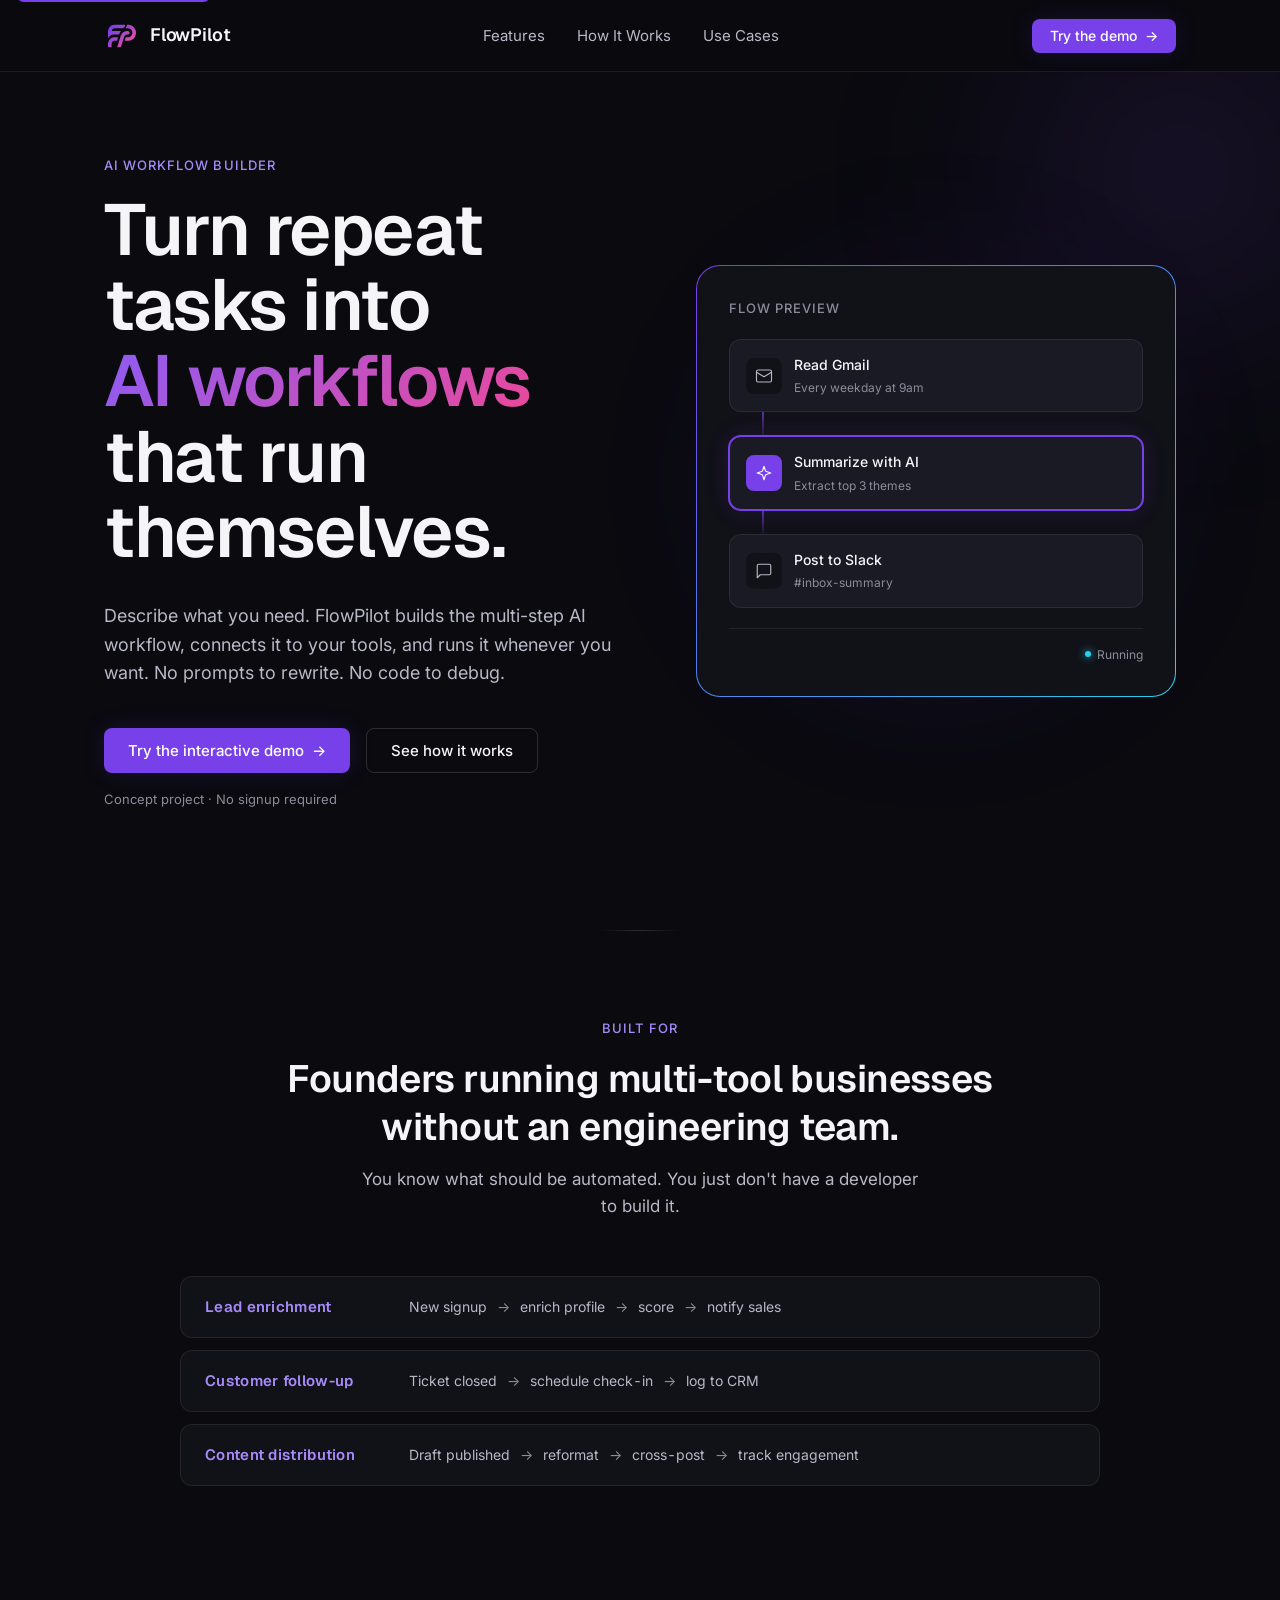
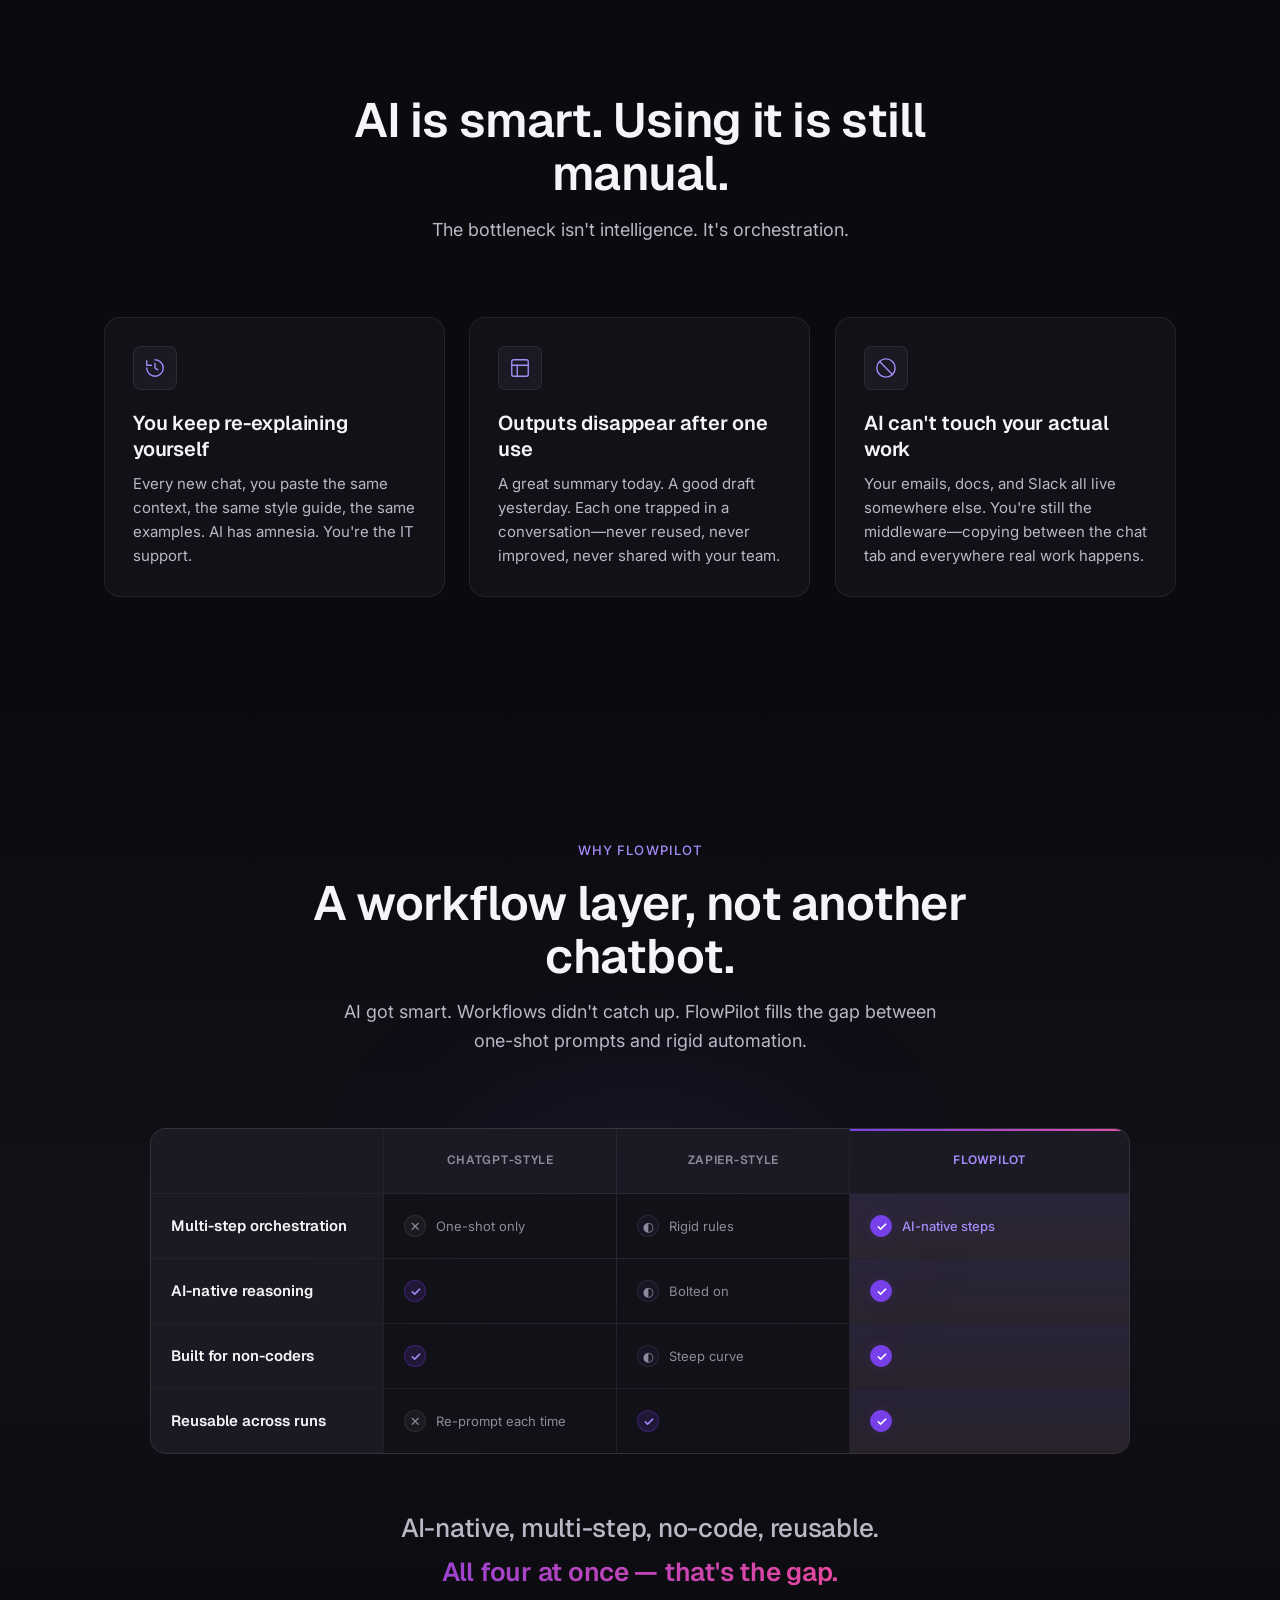
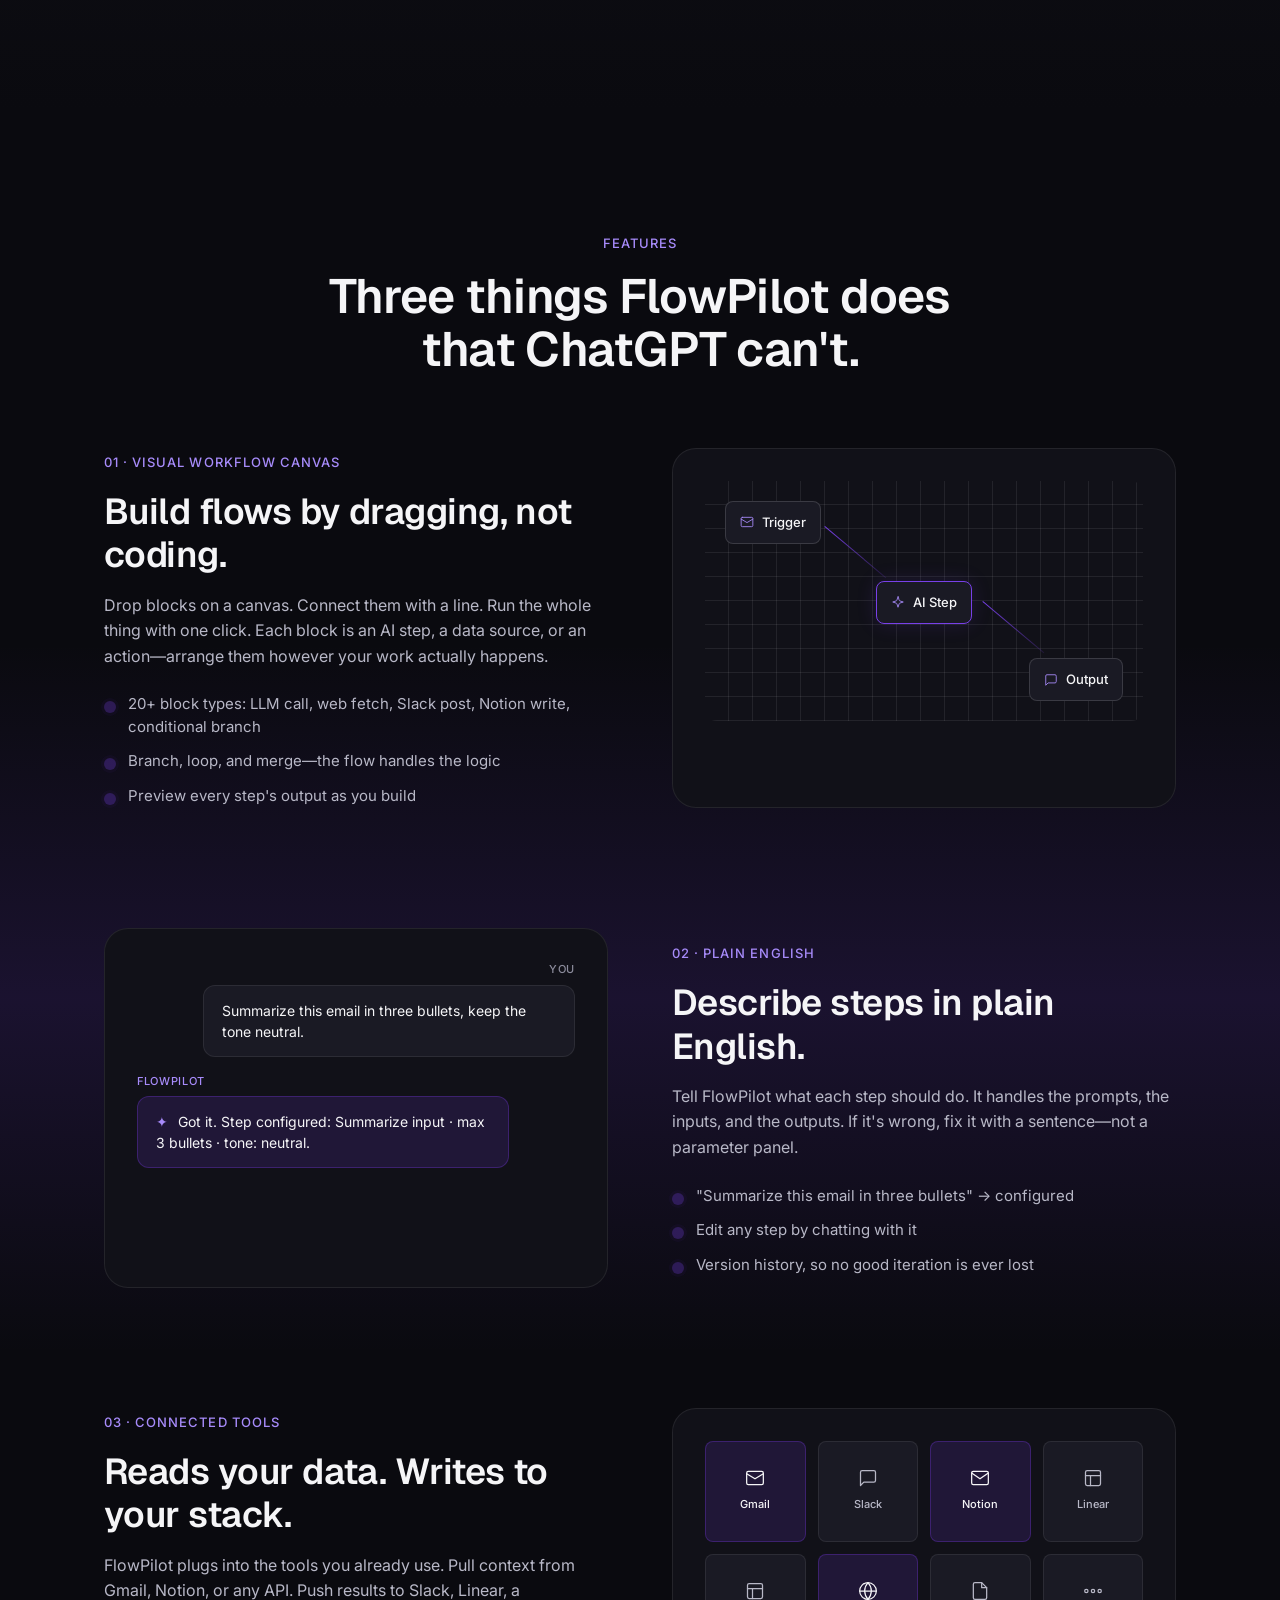
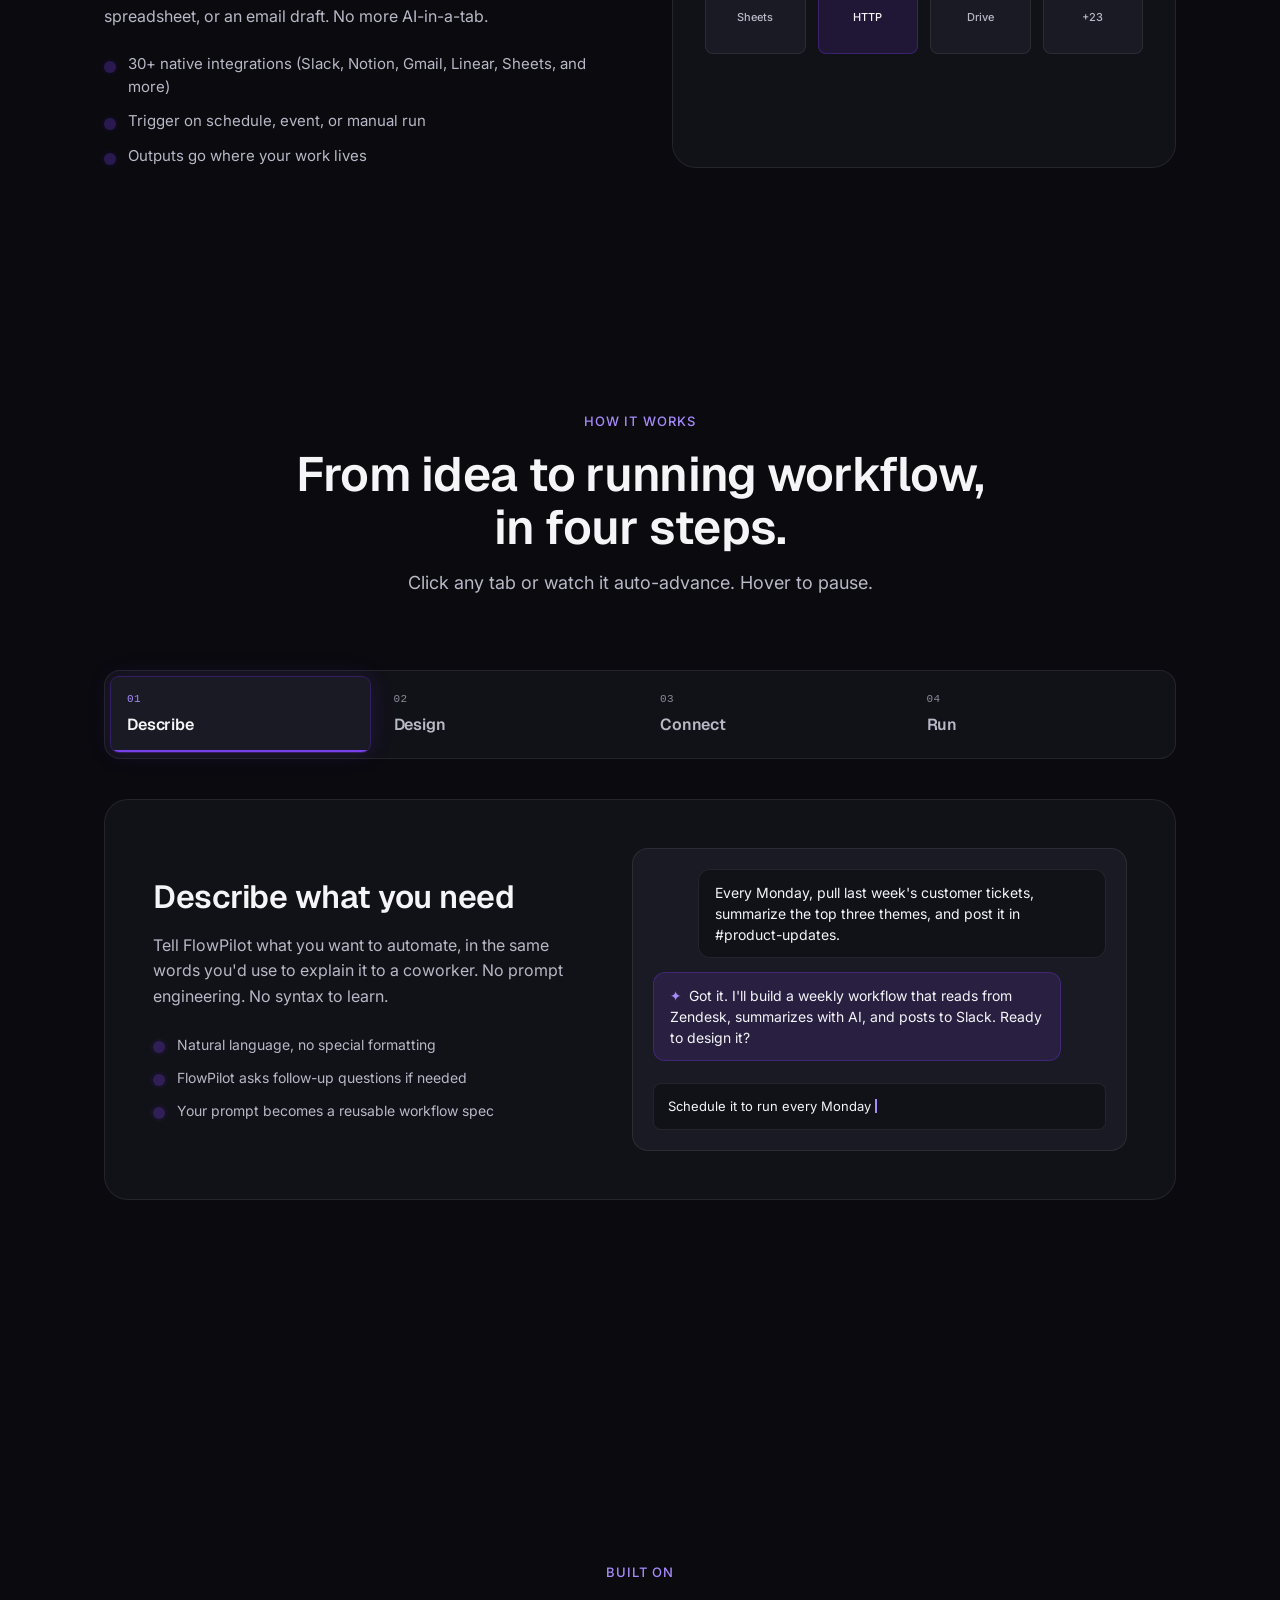
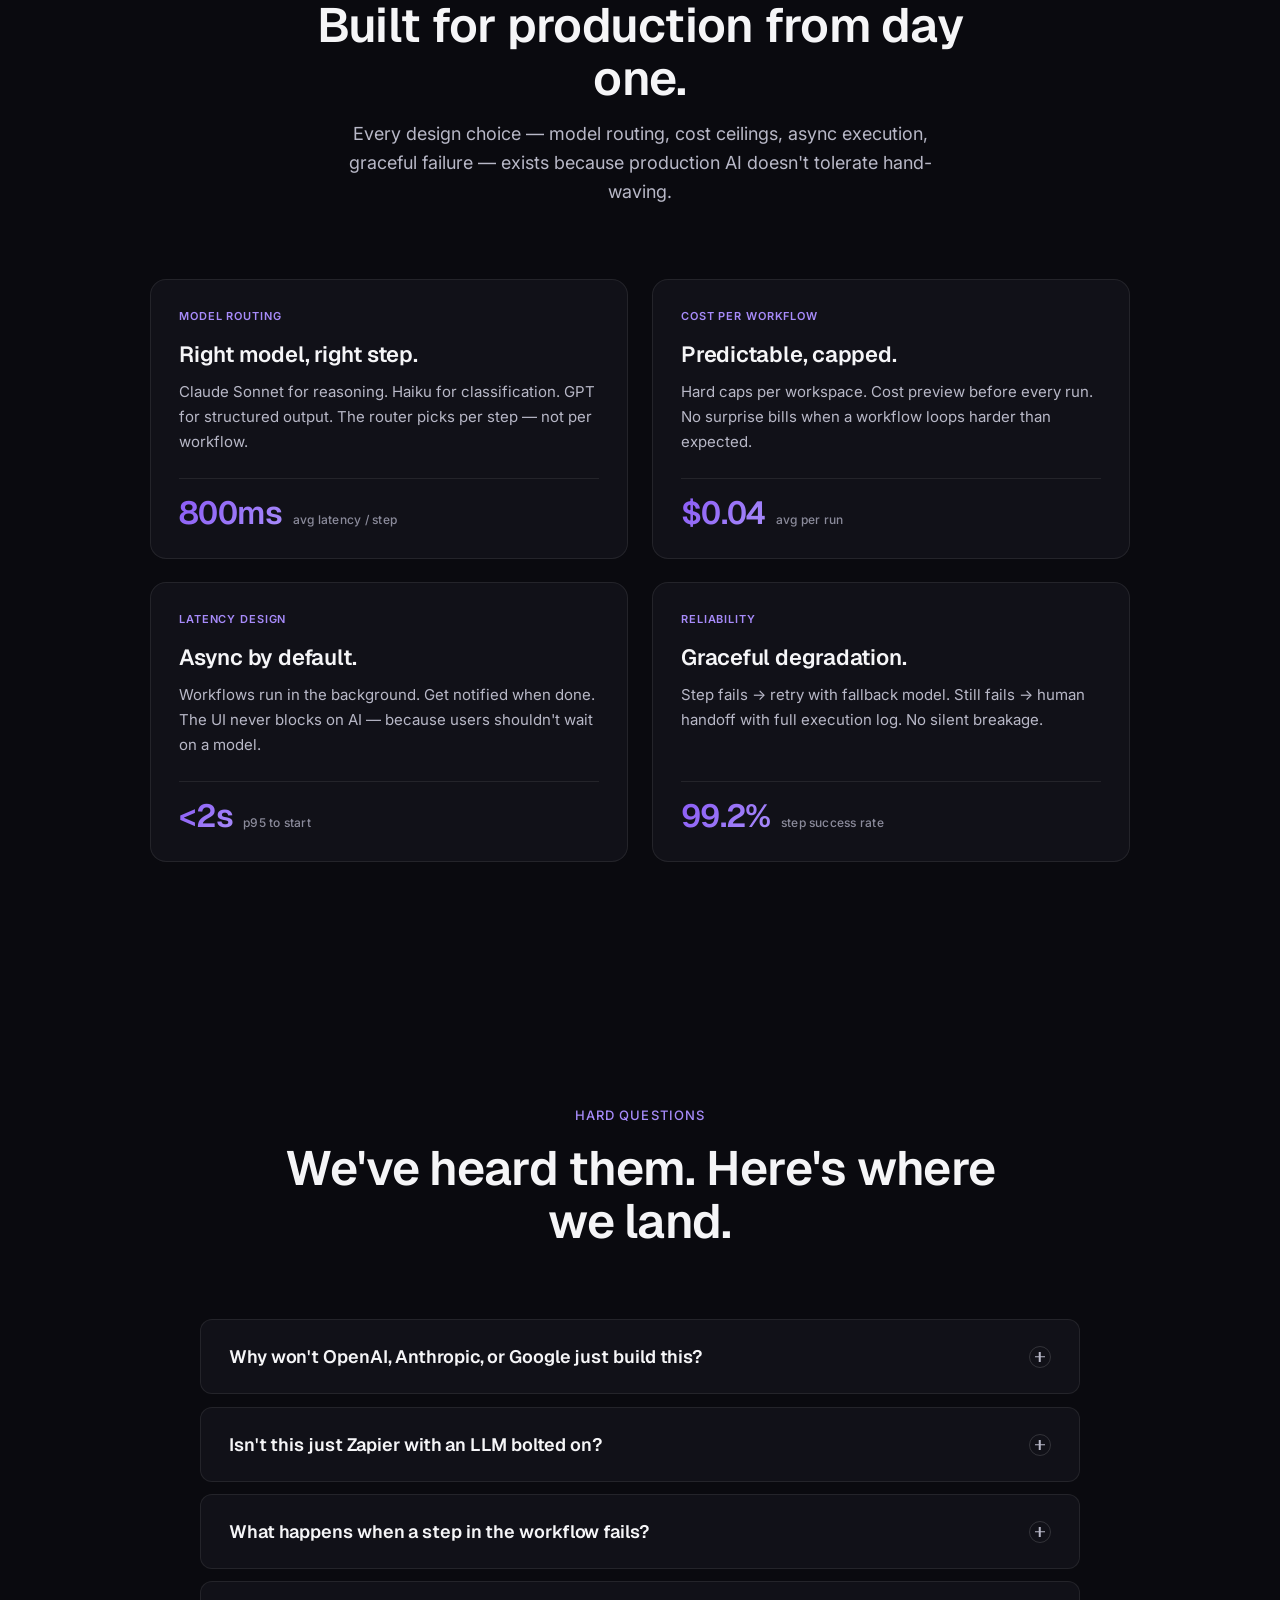
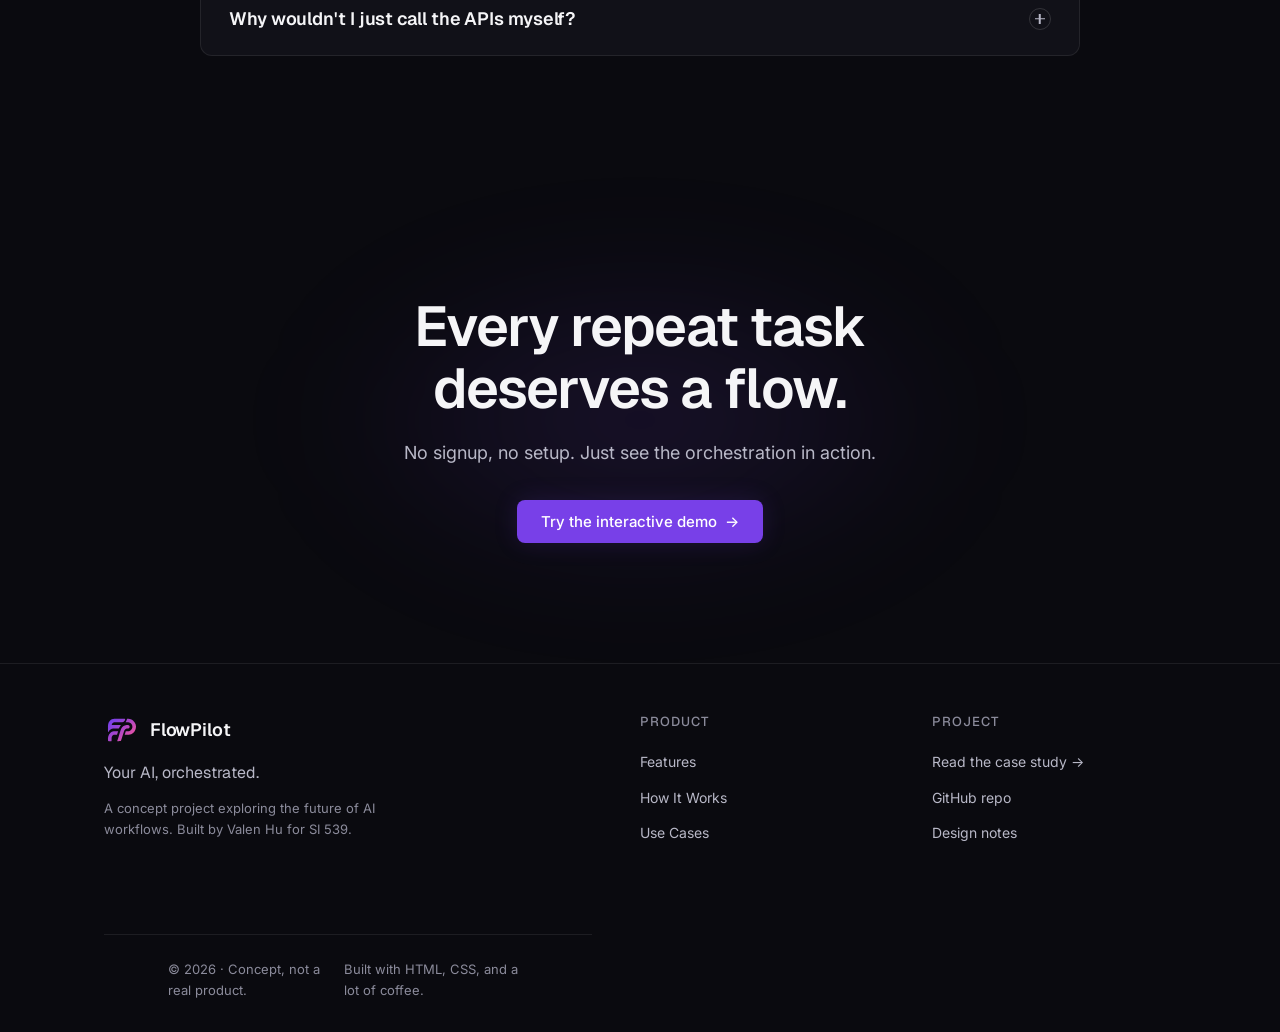
==== commit 1d60bf8c: "Add files via upload" ====
--- a/index.html
+++ b/index.html
@@ -13,19 +13,26 @@
   <link rel="icon" type="image/png" sizes="16x16" href="assets/flowpilot-gradient-16.png">
   <link rel="apple-touch-icon" sizes="180x180" href="assets/flowpilot-gradient-180.png">
 
+<!-- Canonical URL -->
+<link rel="canonical" href="https://valen-303.github.io/final_project_flowpilot_w26/">
+
   <!-- Open Graph (social sharing) -->
   <meta property="og:type" content="website">
-  <meta property="og:title" content="FlowPilot — Your AI, orchestrated.">
-  <meta property="og:description" content="Visual AI workflow orchestration. Build multi-step AI workflows in plain language.">
-  <meta property="og:image" content="assets/flowpilot-og-card-1200x630.png">
+  <meta property="og:url" content="https://valen-303.github.io/final_project_flowpilot_w26/">
+  <meta property="og:title" content="FlowPilot — Turn repeat tasks into AI workflows that run themselves">
+  <meta property="og:description" content="Describe what you need. FlowPilot builds the multi-step AI workflow, connects it to your tools, and runs it whenever you want. No prompts to rewrite, no code to debug.">
+  <meta property="og:image" content="https://valen-303.github.io/final_project_flowpilot_w26/assets/flowpilot-og-card-1200x630.png">
   <meta property="og:image:width" content="1200">
   <meta property="og:image:height" content="630">
+  <meta property="og:image:alt" content="FlowPilot — Visual AI workflow orchestration">
+  <meta property="og:site_name" content="FlowPilot">
 
   <!-- Twitter Card -->
   <meta name="twitter:card" content="summary_large_image">
-  <meta name="twitter:title" content="FlowPilot — Your AI, orchestrated.">
-  <meta name="twitter:description" content="Visual AI workflow orchestration.">
-  <meta name="twitter:image" content="assets/flowpilot-og-card-1200x630.png">
+  <meta name="twitter:url" content="https://valen-303.github.io/final_project_flowpilot_w26/">
+  <meta name="twitter:title" content="FlowPilot — Turn repeat tasks into AI workflows that run themselves">
+  <meta name="twitter:description" content="Describe what you need. FlowPilot builds the multi-step AI workflow, connects it to your tools, and runs it whenever you want.">
+  <meta name="twitter:image" content="https://valen-303.github.io/final_project_flowpilot_w26/assets/flowpilot-og-card-1200x630.png">
 
   <!-- Fonts: Geist (display) + Inter (body) -->
   <link rel="preconnect" href="https://fonts.googleapis.com">
@@ -1027,7 +1034,7 @@
       <div class="site-footer__col">
         <h3>Project</h3>
         <ul>
-          <li><a href="case-study.html" class="footer-cs-link">Read the case study</a></li>
+          <li><a href="https://valen-303.github.io/flowpilot-case-study/" target="_blank" rel="noopener">Read the case study →</a></li>
           <li><a href="#">GitHub repo</a></li>
           <li><a href="#">Design notes</a></li>
         </ul>
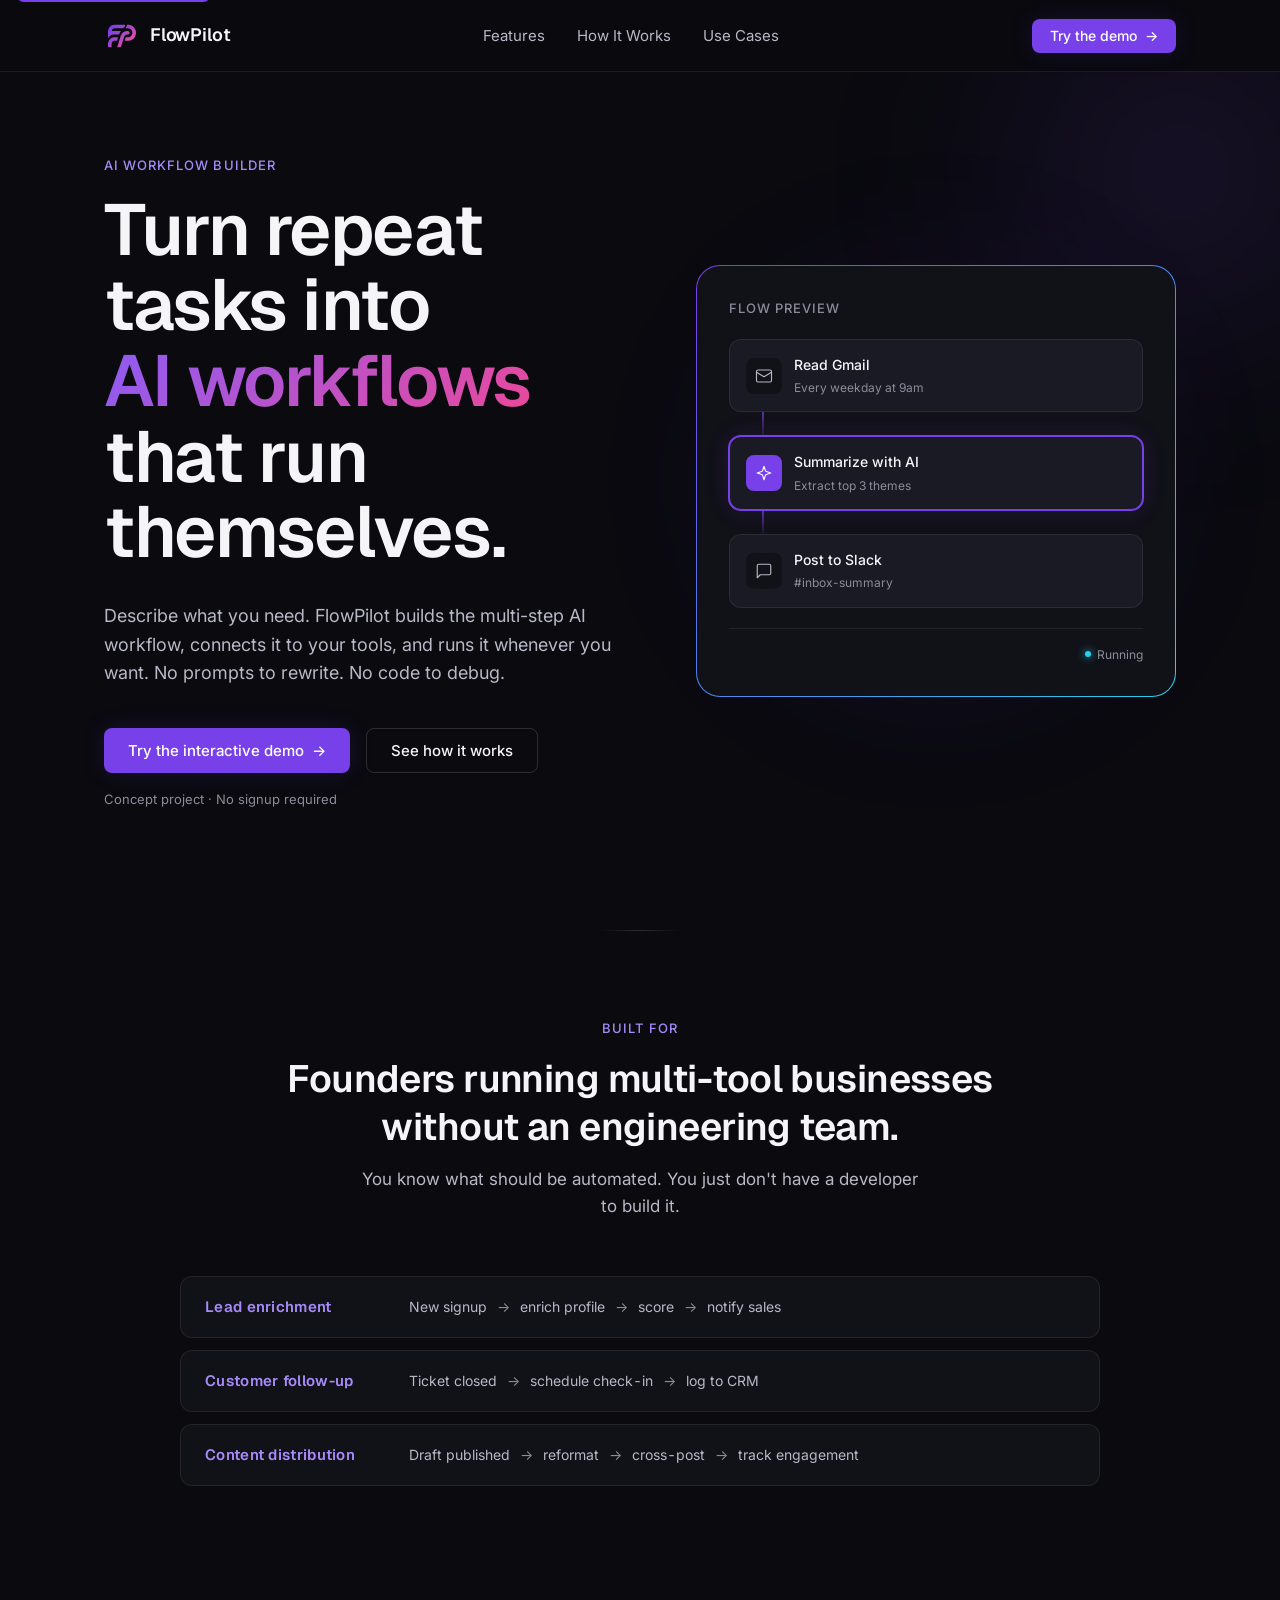
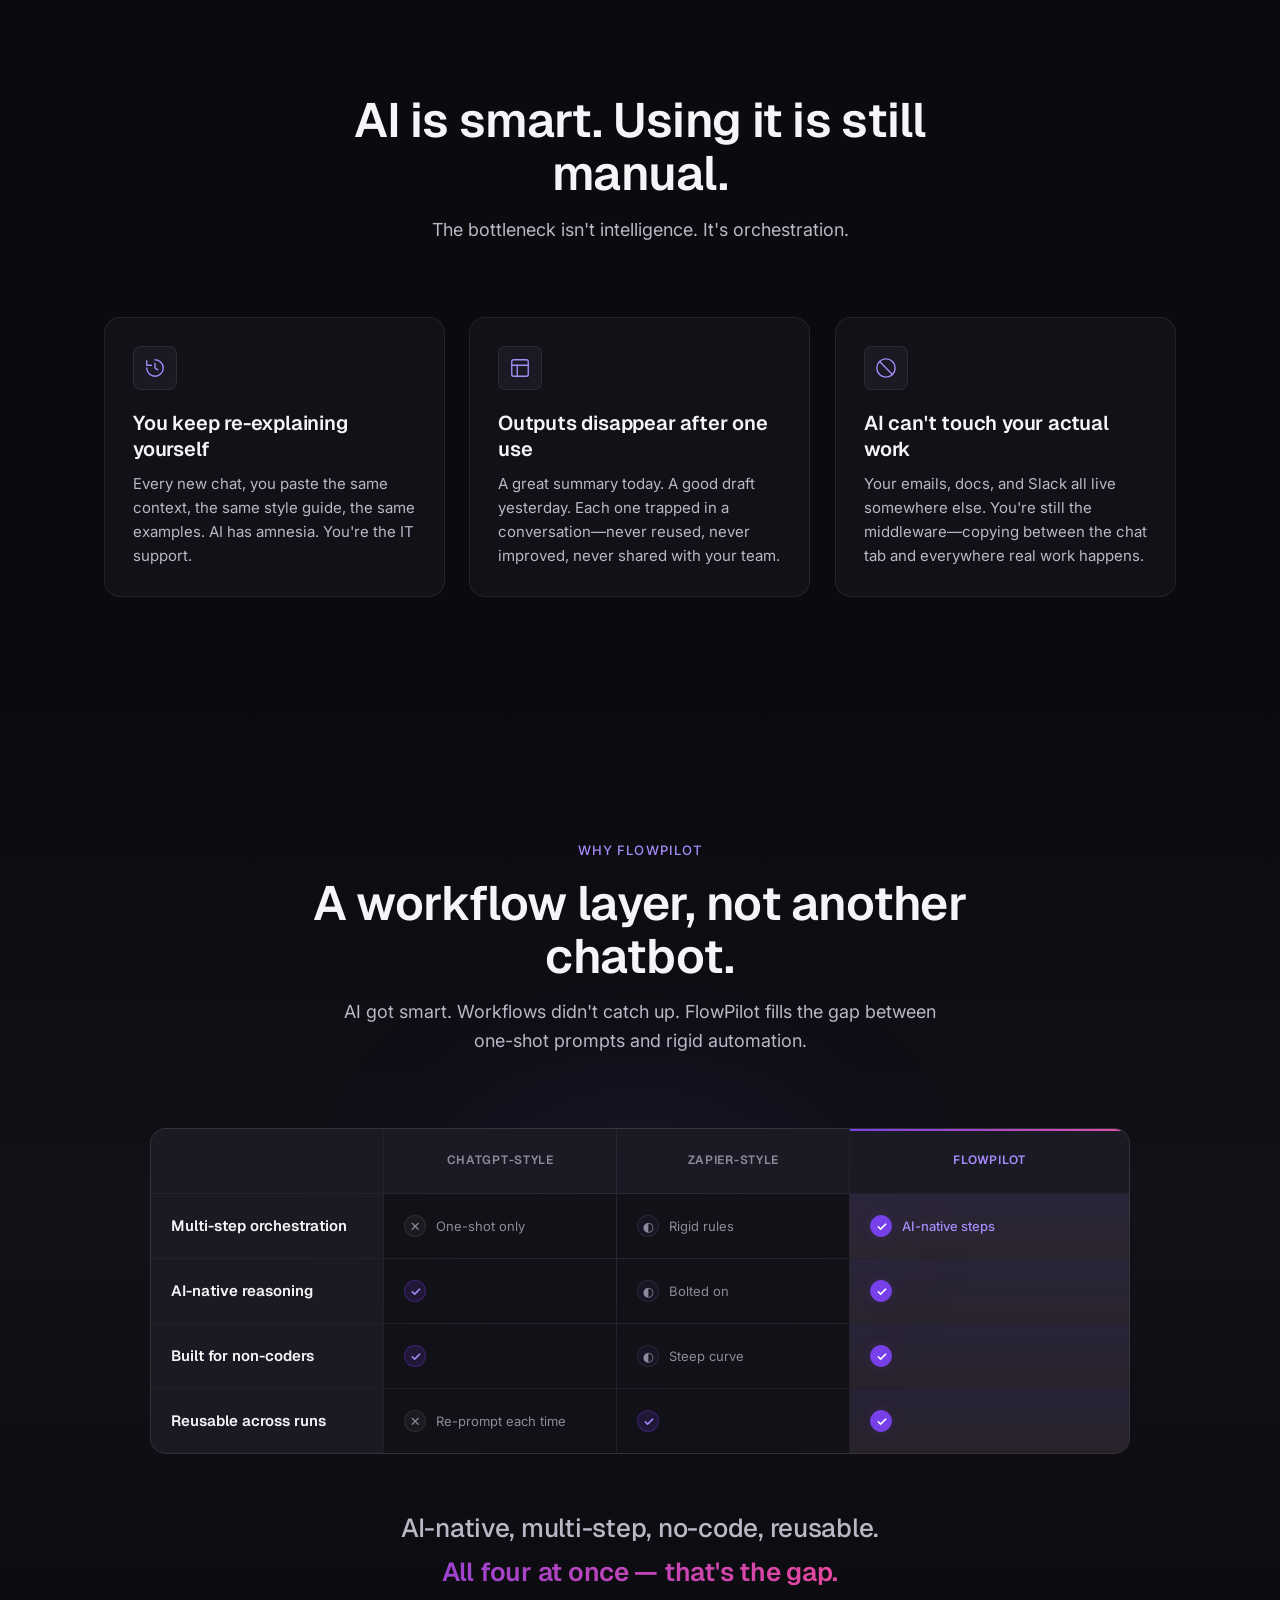
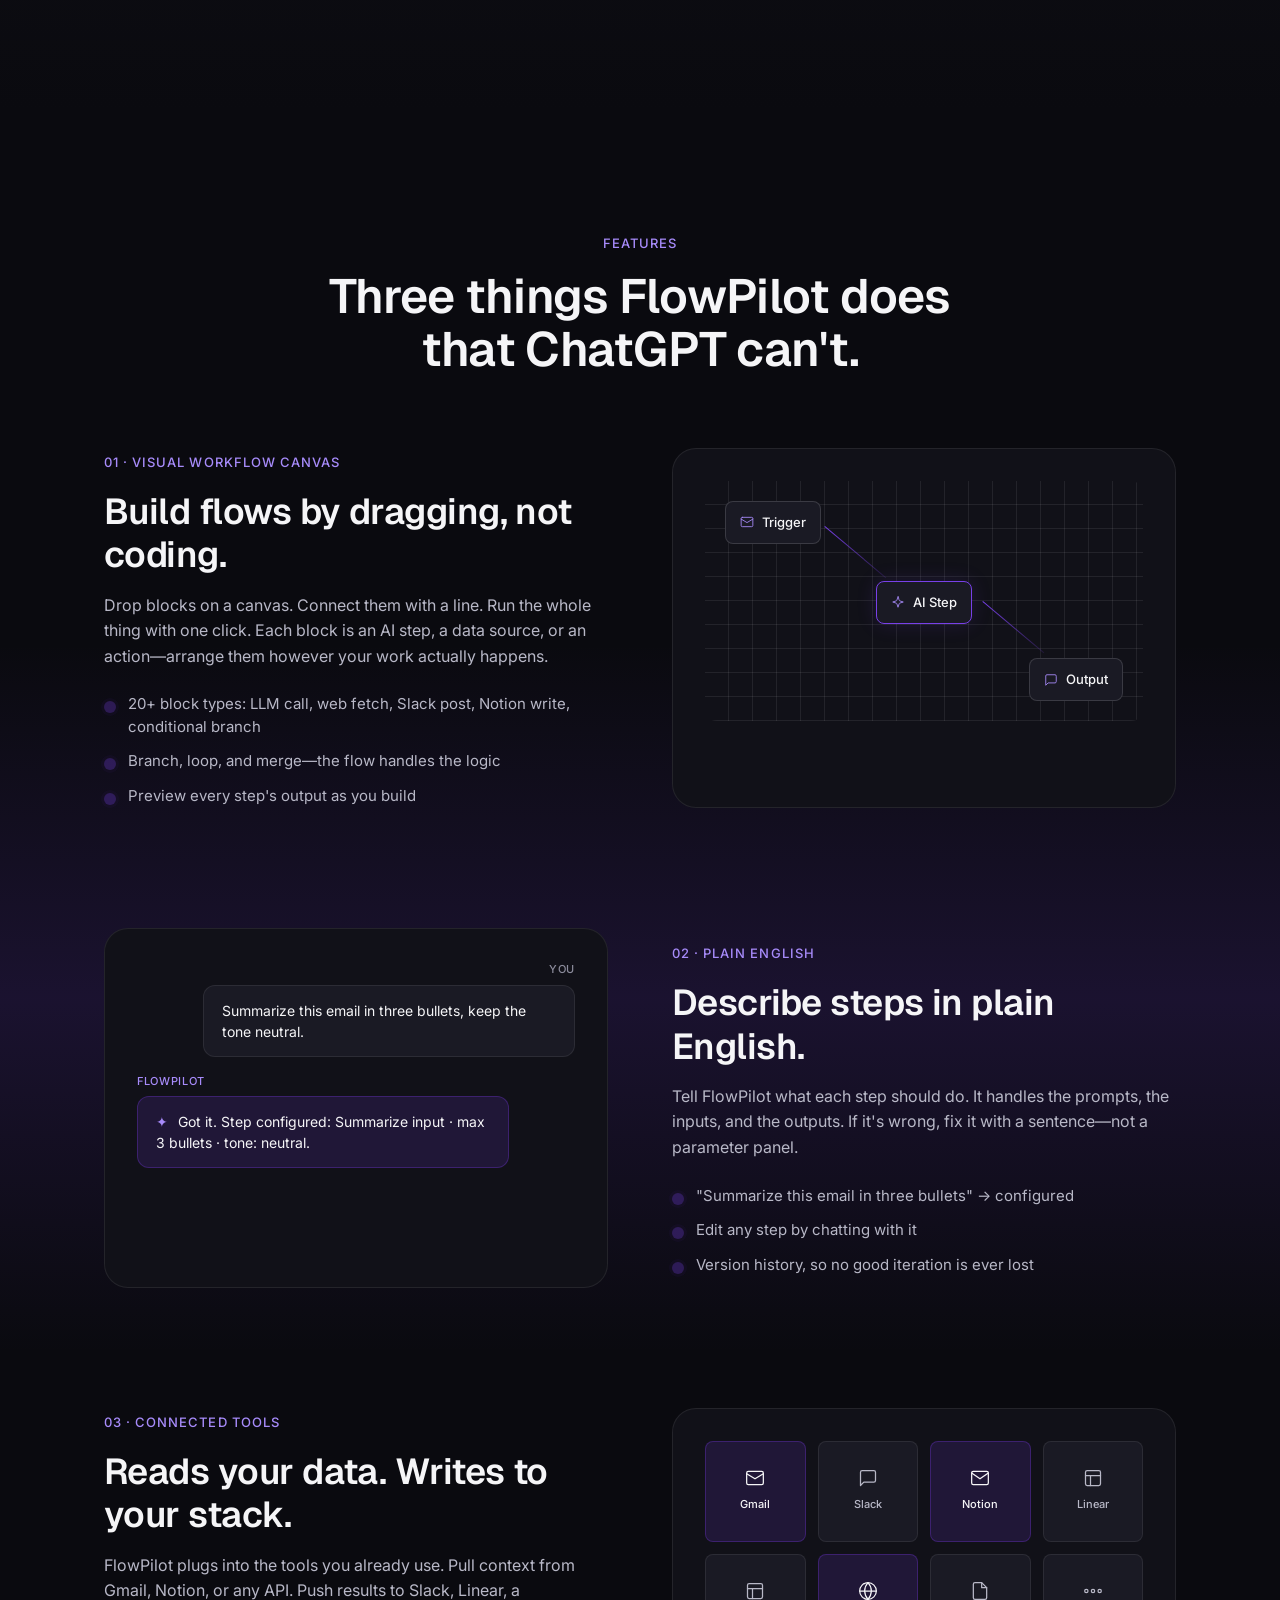
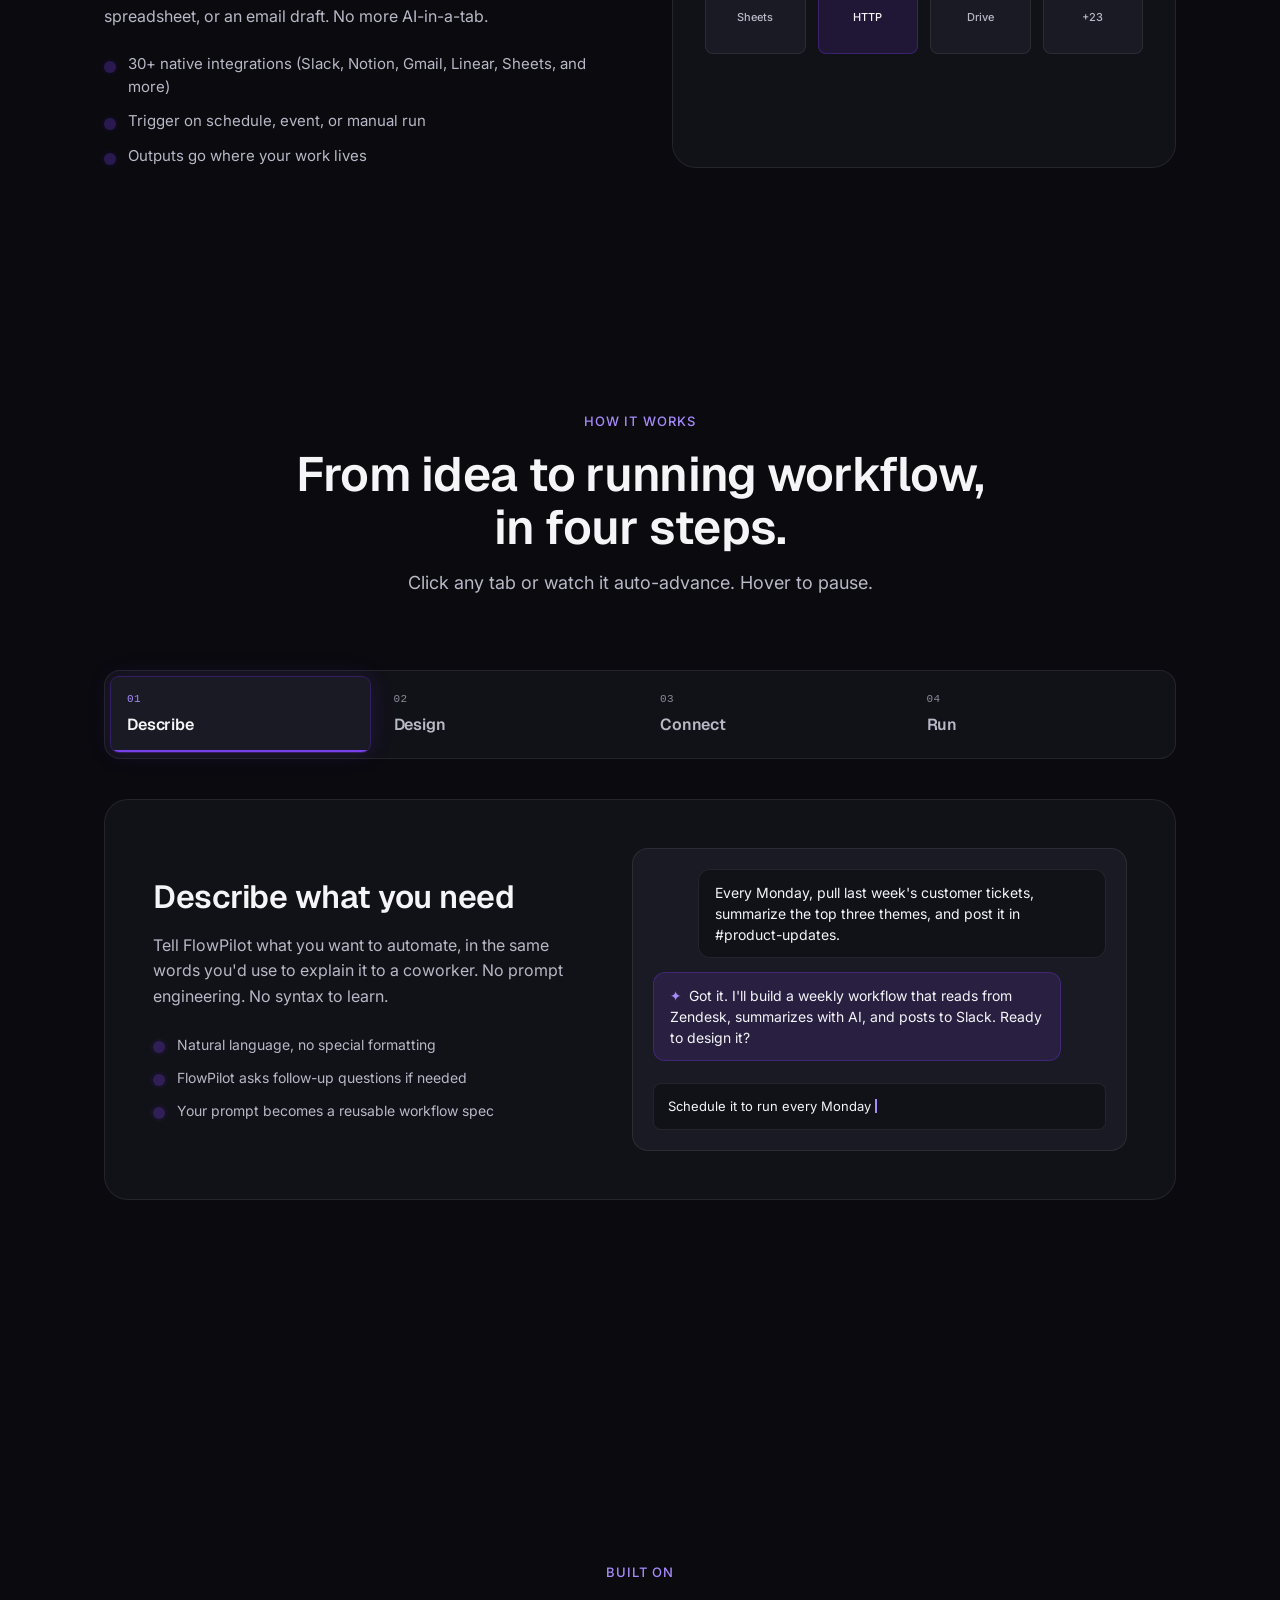
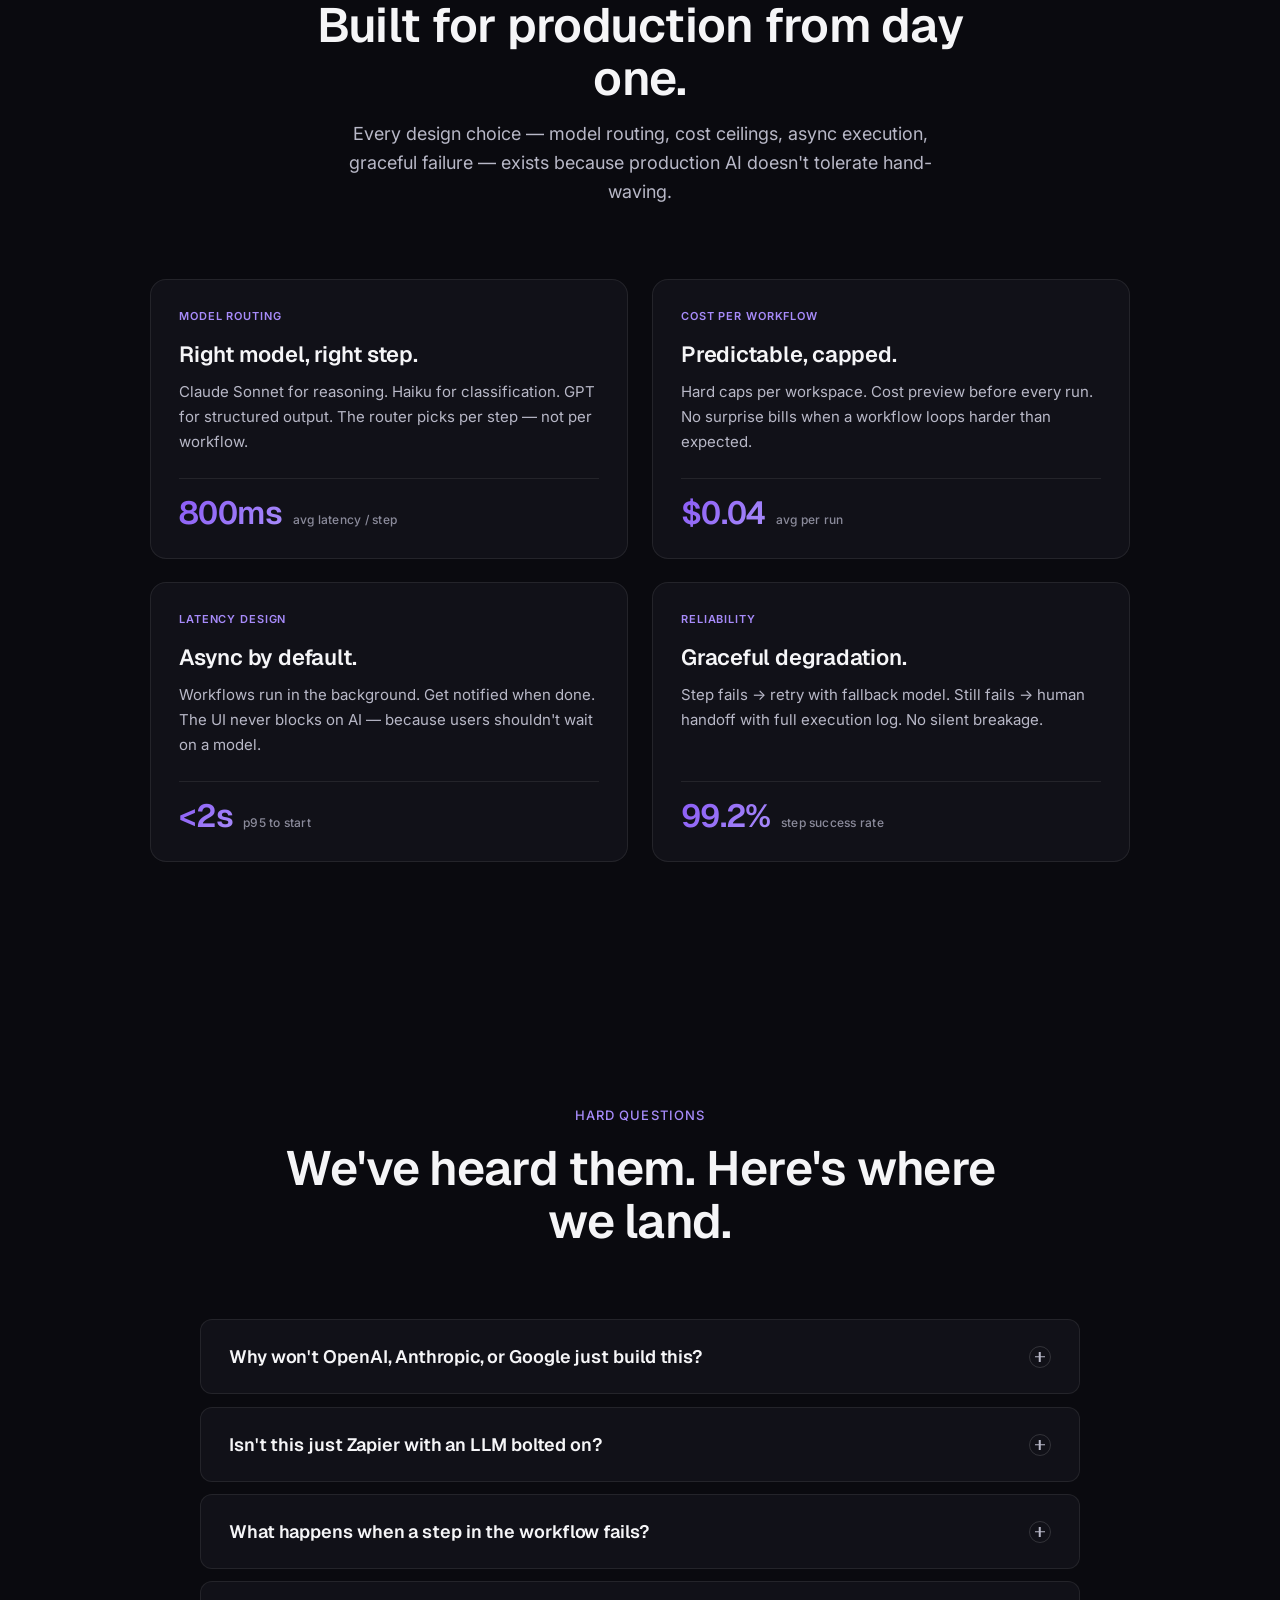
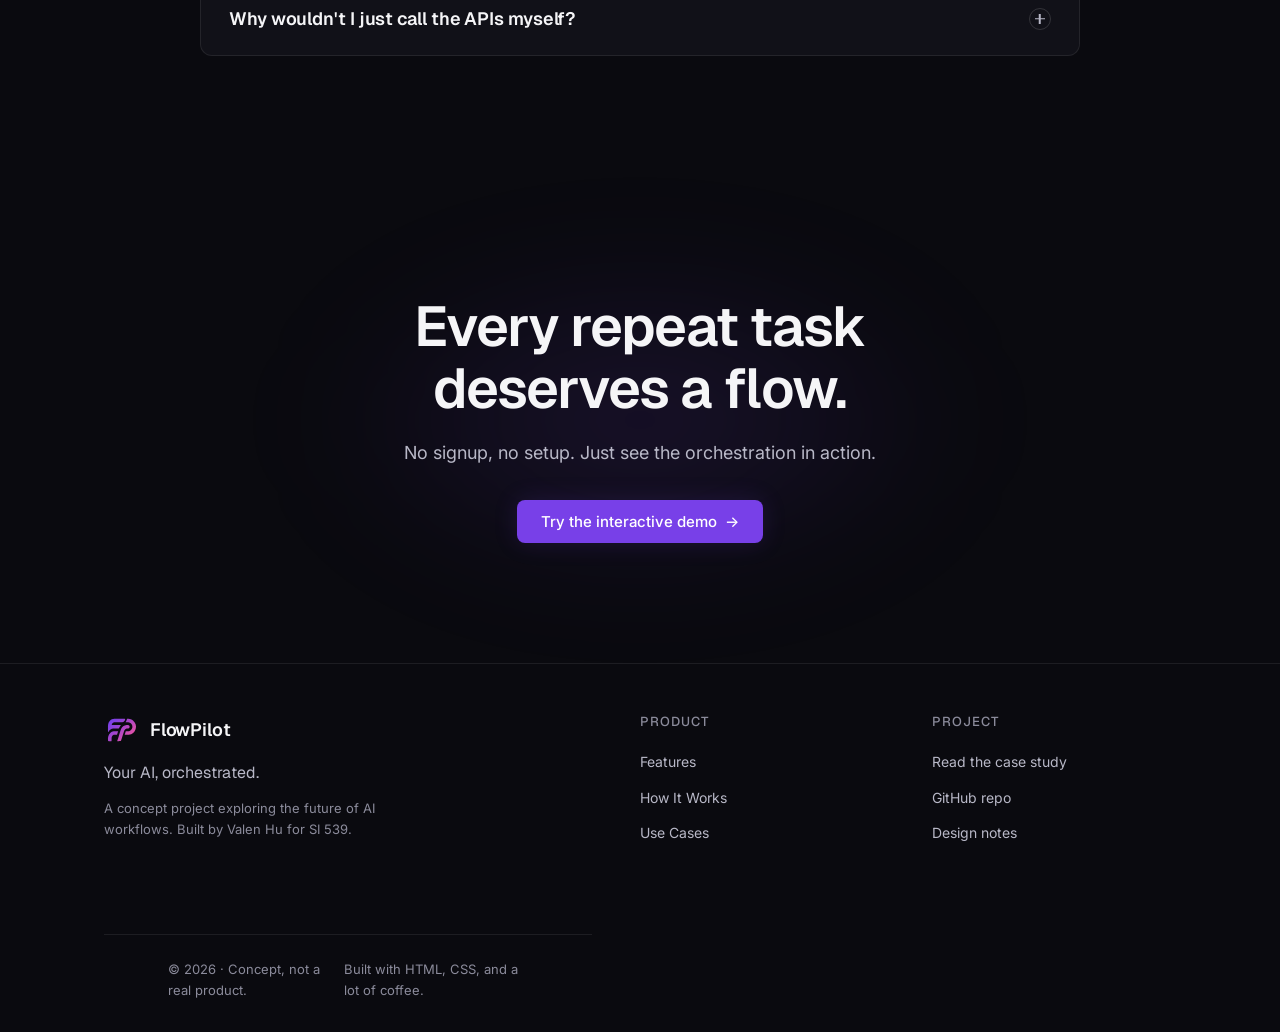
==== commit ce9ba3d6: "Add files via upload" ====
--- a/index.html
+++ b/index.html
@@ -14,14 +14,14 @@
   <link rel="apple-touch-icon" sizes="180x180" href="assets/flowpilot-gradient-180.png">
 
 <!-- Canonical URL -->
-<link rel="canonical" href="https://valen-303.github.io/final_project_flowpilot_w26/">
+<link rel="canonical" href="https://app.flowpilot.valenhu.com/">
 
   <!-- Open Graph (social sharing) -->
   <meta property="og:type" content="website">
-  <meta property="og:url" content="https://valen-303.github.io/final_project_flowpilot_w26/">
+  <meta property="og:url" content="https://app.flowpilot.valenhu.com/">
   <meta property="og:title" content="FlowPilot — Turn repeat tasks into AI workflows that run themselves">
   <meta property="og:description" content="Describe what you need. FlowPilot builds the multi-step AI workflow, connects it to your tools, and runs it whenever you want. No prompts to rewrite, no code to debug.">
-  <meta property="og:image" content="https://valen-303.github.io/final_project_flowpilot_w26/assets/flowpilot-og-card-1200x630.png">
+  <meta property="og:image" content="https://app.flowpilot.valenhu.com/assets/flowpilot-og-card-1200x630.png">
   <meta property="og:image:width" content="1200">
   <meta property="og:image:height" content="630">
   <meta property="og:image:alt" content="FlowPilot — Visual AI workflow orchestration">
@@ -29,10 +29,10 @@
 
   <!-- Twitter Card -->
   <meta name="twitter:card" content="summary_large_image">
-  <meta name="twitter:url" content="https://valen-303.github.io/final_project_flowpilot_w26/">
+  <meta name="twitter:url" content="https://app.flowpilot.valenhu.com/">
   <meta name="twitter:title" content="FlowPilot — Turn repeat tasks into AI workflows that run themselves">
   <meta name="twitter:description" content="Describe what you need. FlowPilot builds the multi-step AI workflow, connects it to your tools, and runs it whenever you want.">
-  <meta name="twitter:image" content="https://valen-303.github.io/final_project_flowpilot_w26/assets/flowpilot-og-card-1200x630.png">
+  <meta name="twitter:image" content="https://app.flowpilot.valenhu.com/assets/flowpilot-og-card-1200x630.png">
 
   <!-- Fonts: Geist (display) + Inter (body) -->
   <link rel="preconnect" href="https://fonts.googleapis.com">
@@ -1034,7 +1034,7 @@
       <div class="site-footer__col">
         <h3>Project</h3>
         <ul>
-          <li><a href="https://valen-303.github.io/flowpilot-case-study/" target="_blank" rel="noopener">Read the case study →</a></li>
+          <li><a href="https://flowpilot.valenhu.com/" class="footer-cs-link">Read the case study</a></li>
           <li><a href="#">GitHub repo</a></li>
           <li><a href="#">Design notes</a></li>
         </ul>
